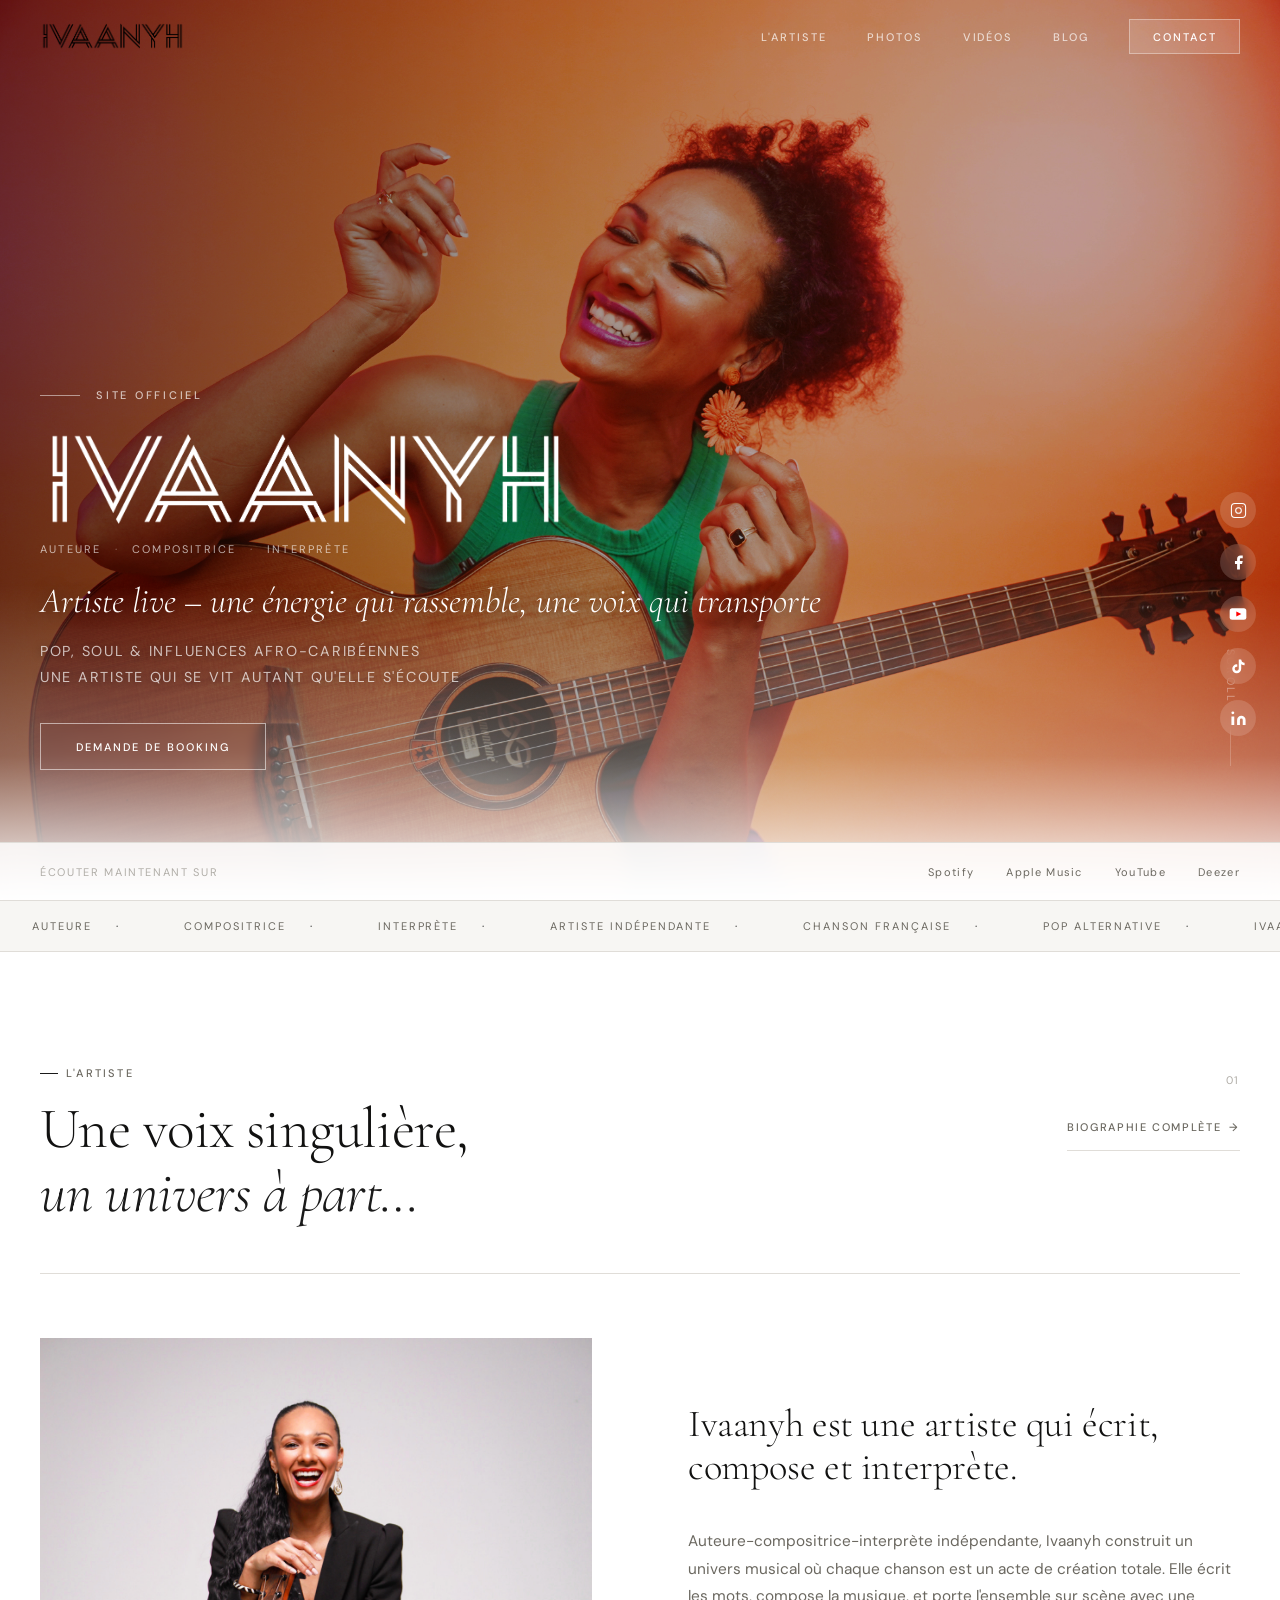
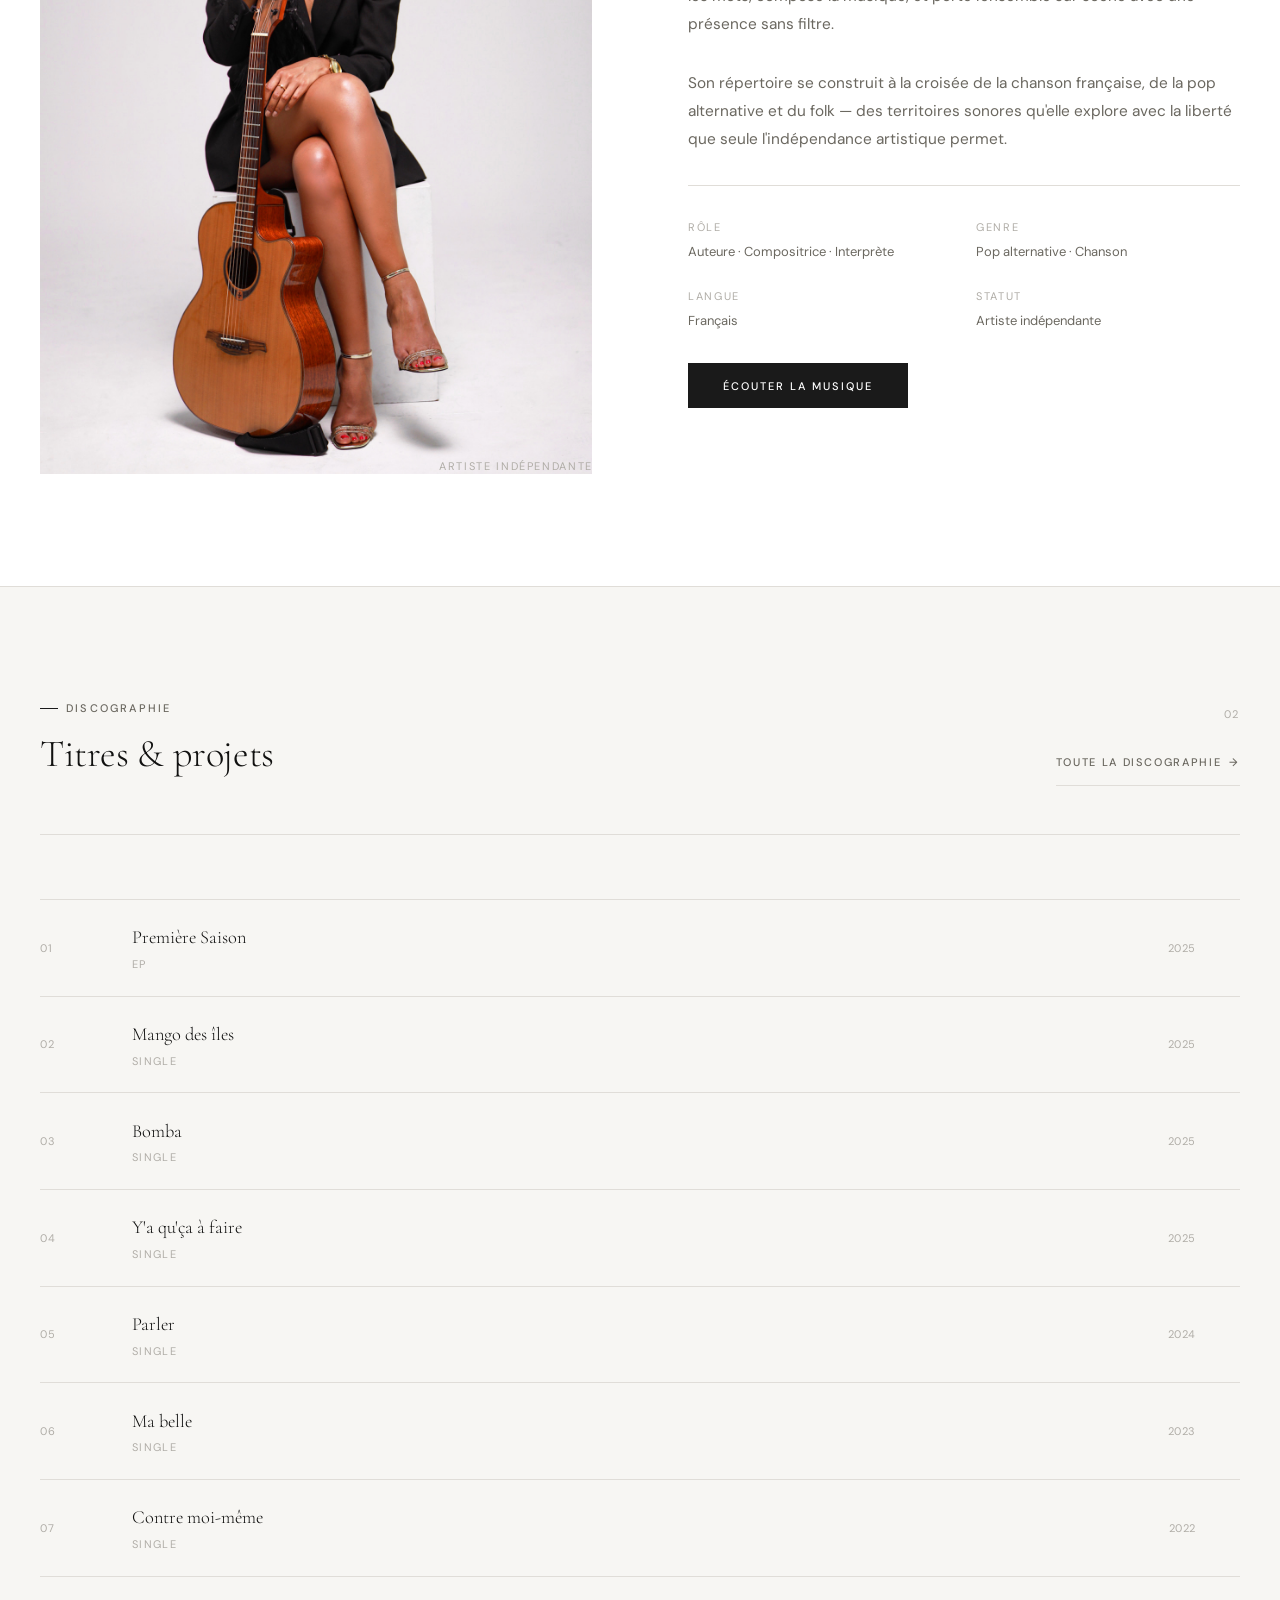
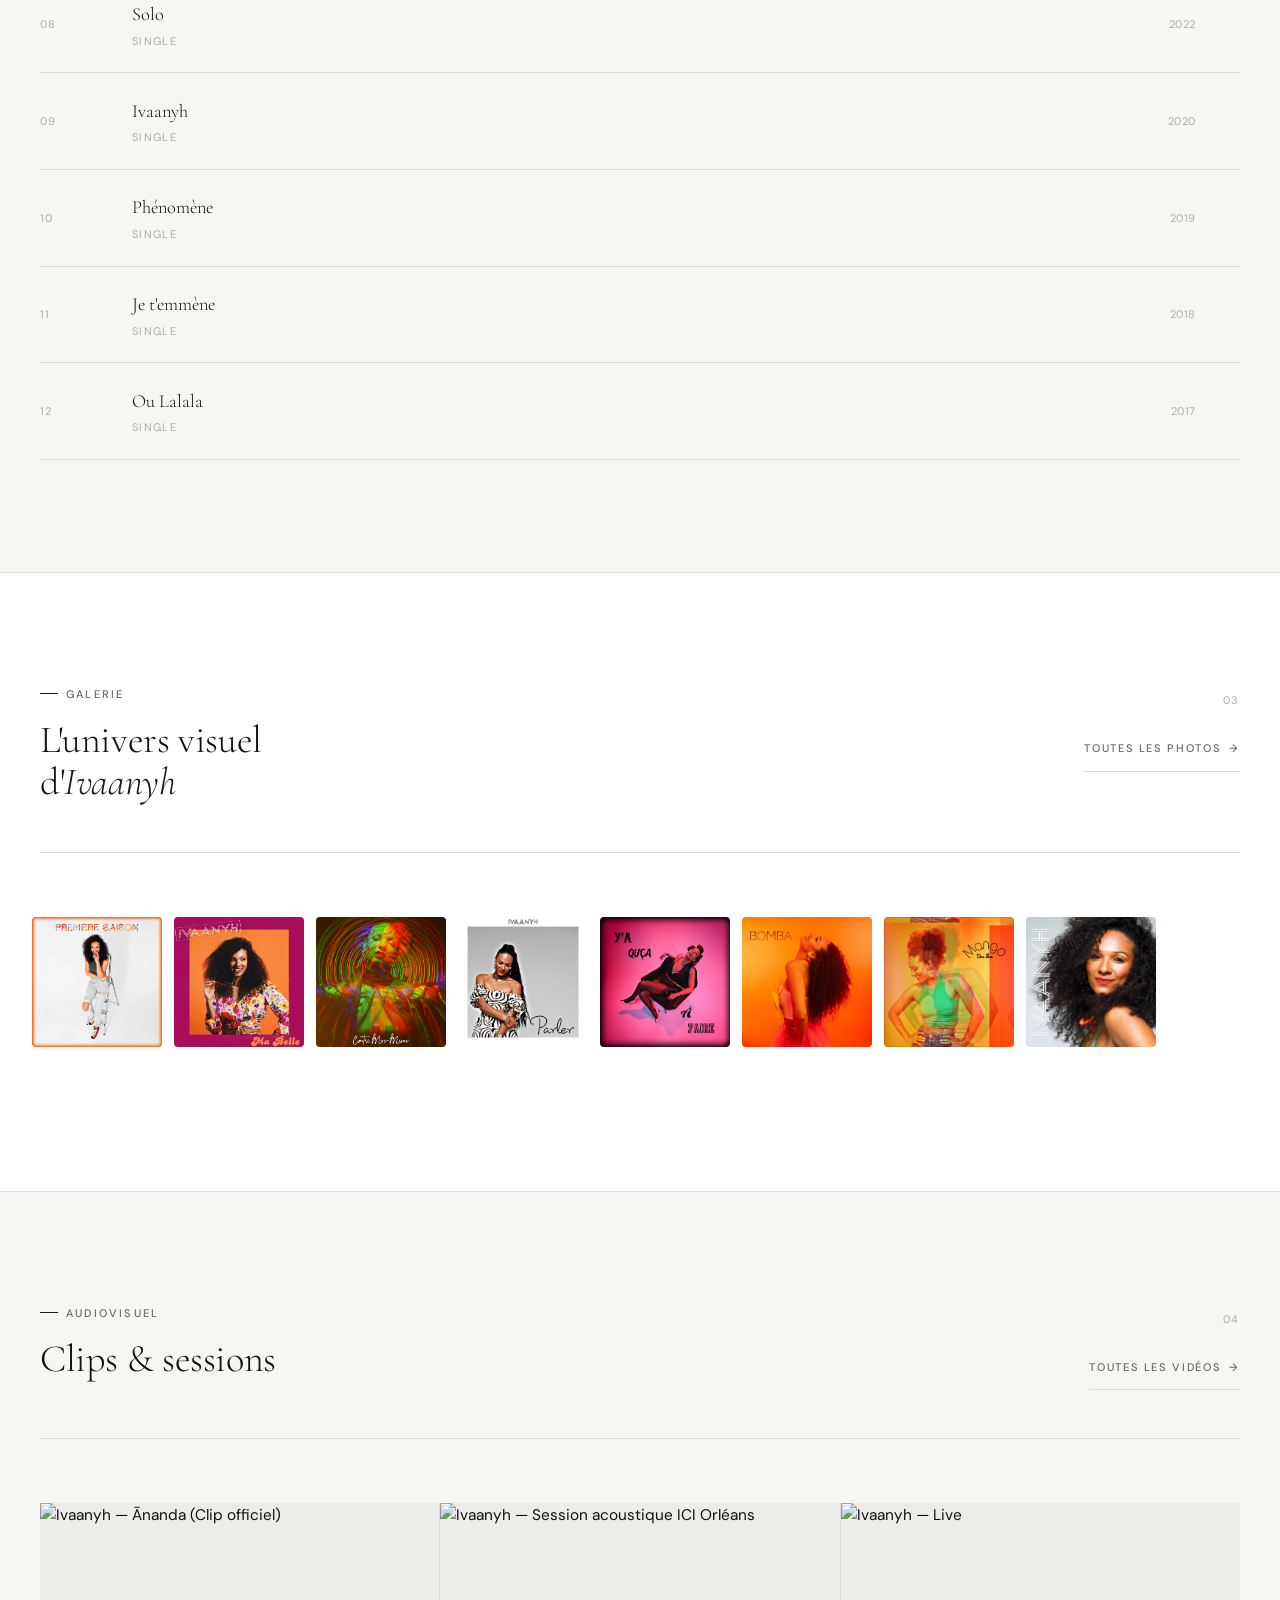
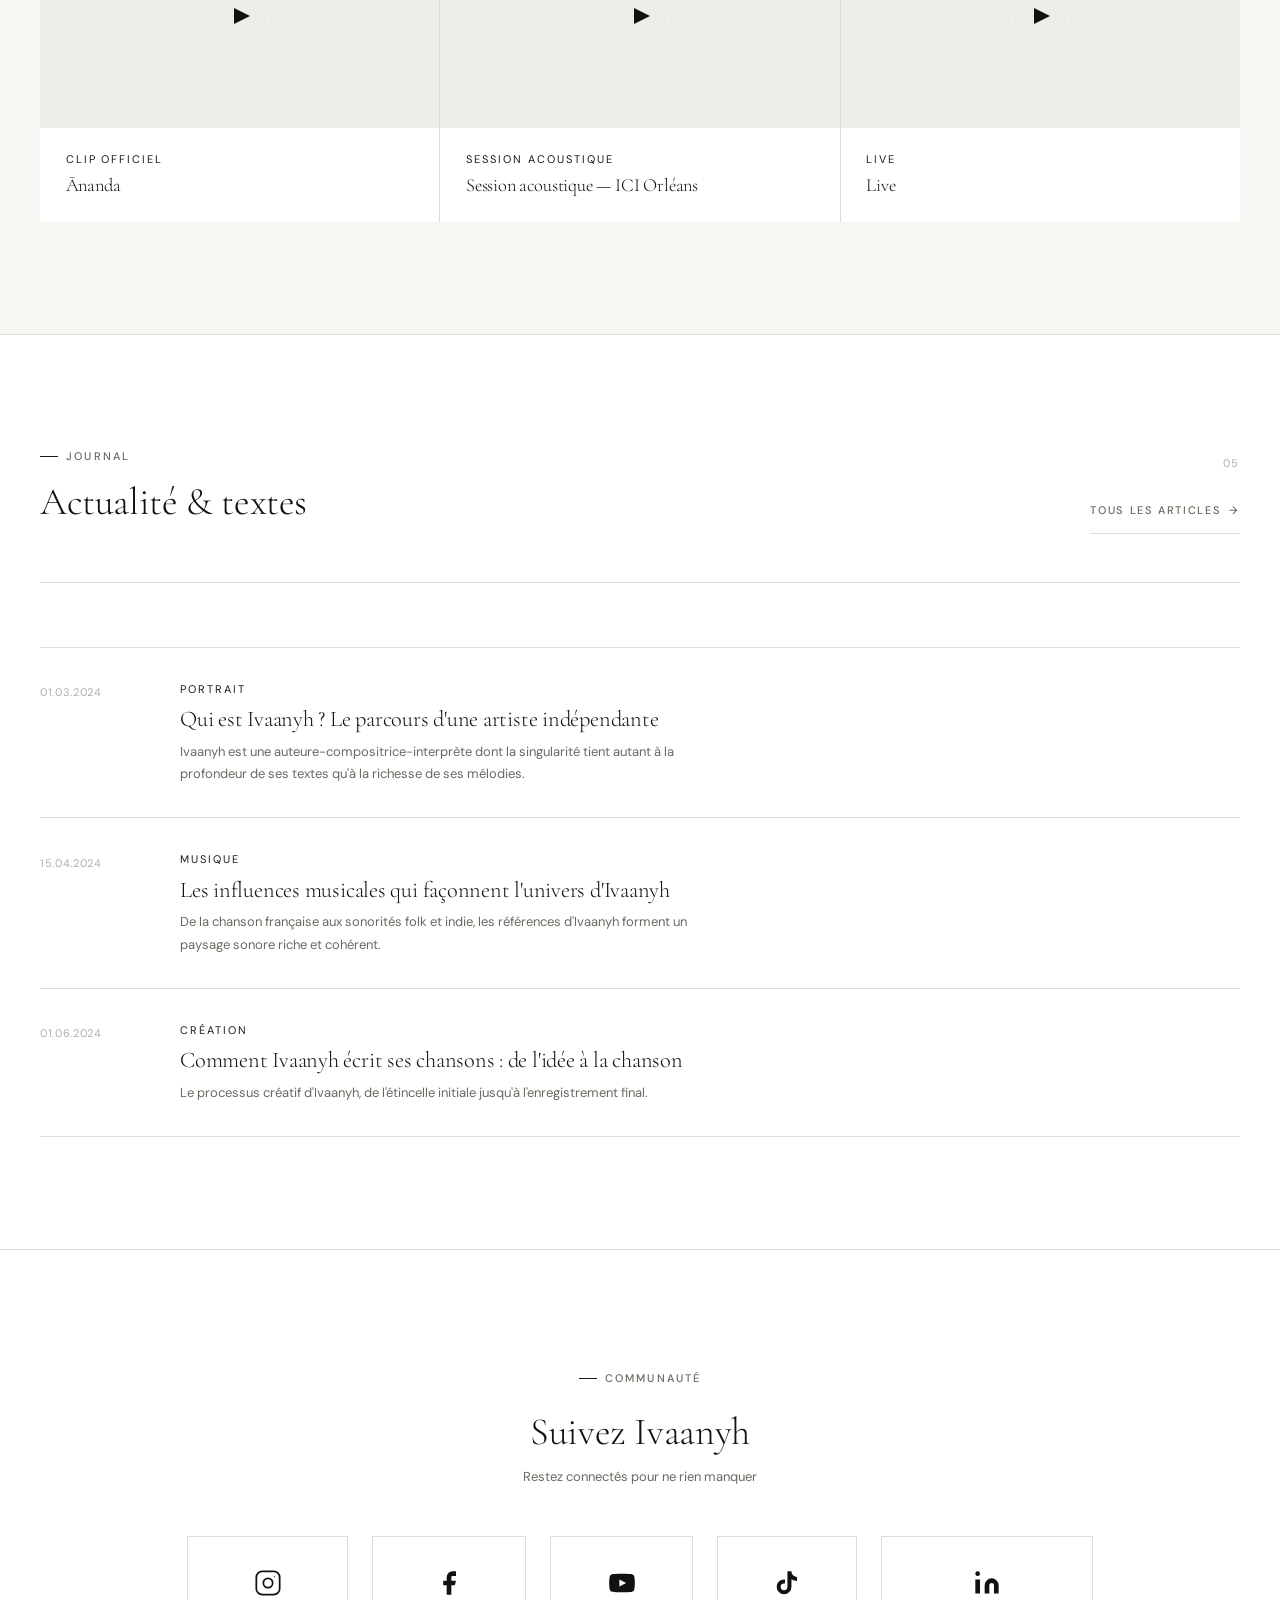
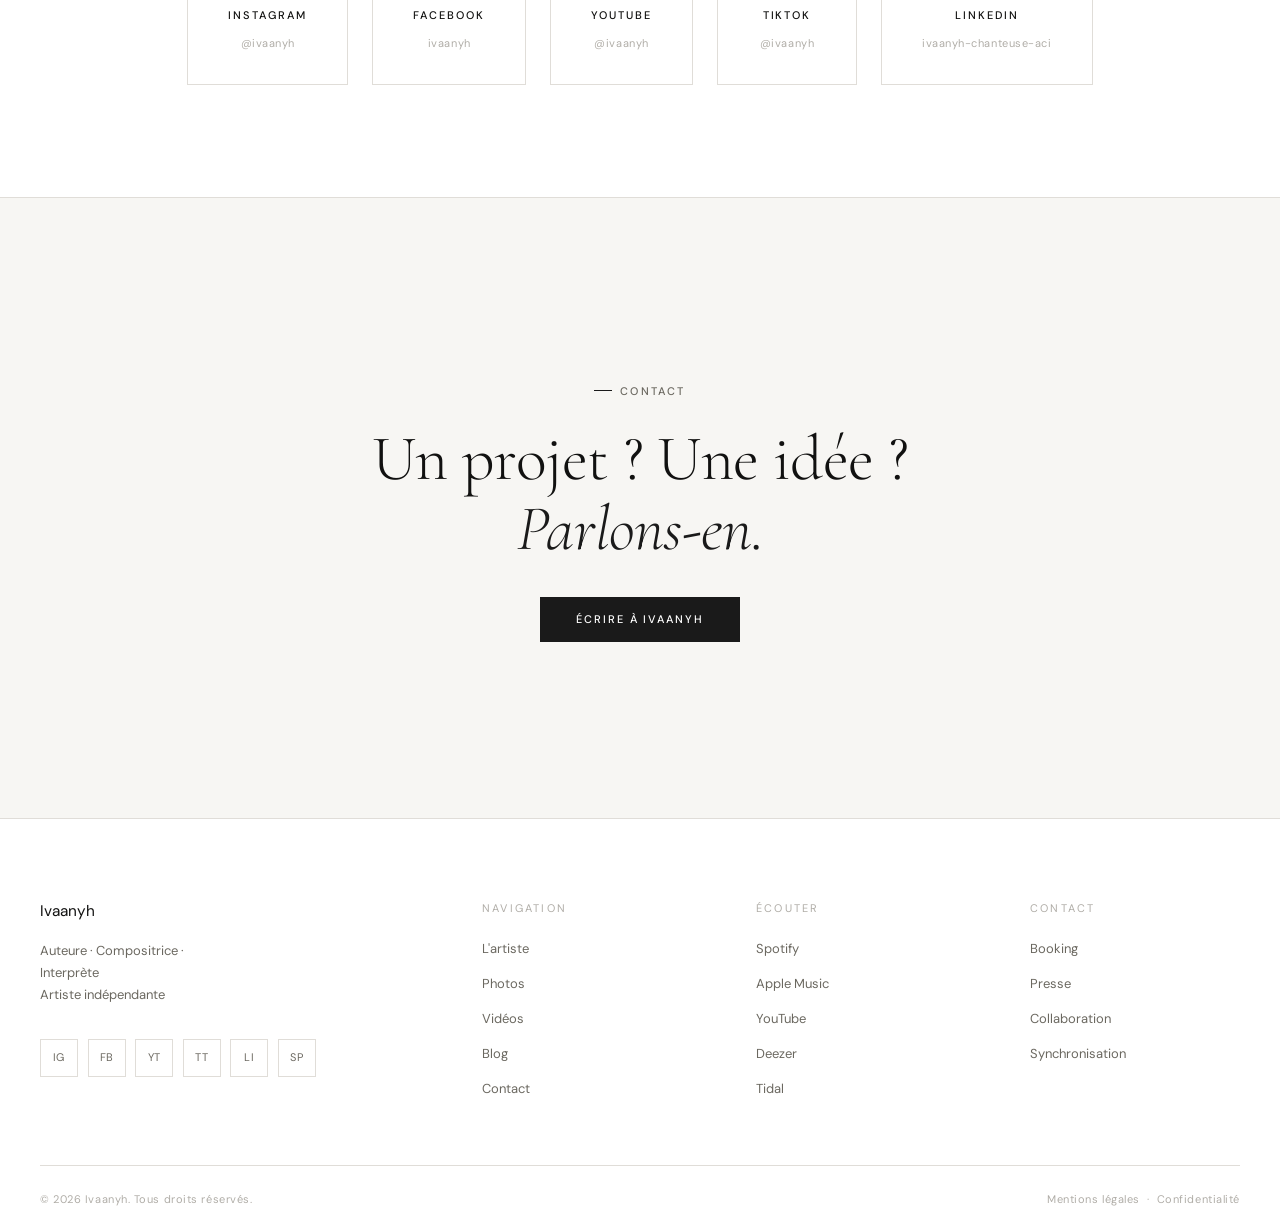
==== index.html @ d2cc9eec "Hero : logo reduit, role sous logo, tagline agrandie, booking CTA, écouter maintenant" ====
<!DOCTYPE html>
<html lang="fr">
<head>
  <meta charset="UTF-8">
  <meta name="viewport" content="width=device-width, initial-scale=1.0">

  <title>Ivaanyh — Auteure, Compositrice, Interprète | Site Officiel</title>
  <meta name="description" content="Site officiel d'Ivaanyh, auteure-compositrice-interprète indépendante. Découvrez sa musique, ses photos, ses vidéos et son actualité.">
  <meta name="keywords" content="Ivaanyh, auteure compositrice interprète, chanteuse, musique indépendante, ACI, artiste féminine">
  <meta name="author" content="Ivaanyh">
  <meta name="robots" content="index, follow, max-image-preview:large, max-snippet:-1, max-video-preview:-1">
  <link rel="canonical" href="https://ivaanyh.com/">

  <meta property="og:type" content="website">
  <meta property="og:site_name" content="Ivaanyh Officiel">
  <meta property="og:title" content="Ivaanyh — Auteure, Compositrice, Interprète">
  <meta property="og:description" content="Site officiel d'Ivaanyh, auteure-compositrice-interprète. Musique, photos, vidéos et actualité.">
  <meta property="og:url" content="https://ivaanyh.com/">
  <meta property="og:image" content="https://ivaanyh.com/assets/images/ivaanyh-og.jpg">
  <meta property="og:image:width" content="1200">
  <meta property="og:image:height" content="630">
  <meta property="og:image:alt" content="Ivaanyh — Photo officielle de l'artiste">
  <meta property="og:locale" content="fr_FR">

  <meta name="twitter:card" content="summary_large_image">
  <meta name="twitter:site" content="@ivaanyh">
  <meta name="twitter:title" content="Ivaanyh — Auteure, Compositrice, Interprète">
  <meta name="twitter:description" content="Site officiel d'Ivaanyh, auteure-compositrice-interprète.">
  <meta name="twitter:image" content="https://ivaanyh.com/assets/images/ivaanyh-og.jpg">

  <link rel="icon" href="/favicon.ico" sizes="any">
  <link rel="icon" href="/assets/images/favicon.svg" type="image/svg+xml">
  <link rel="apple-touch-icon" href="/assets/images/apple-touch-icon.png">
  <link rel="manifest" href="/manifest.webmanifest">

  <!-- Google Fonts : Cormorant Garamond + DM Sans -->
  <link rel="preconnect" href="https://fonts.googleapis.com">
  <link rel="preconnect" href="https://fonts.gstatic.com" crossorigin>
  <link href="https://fonts.googleapis.com/css2?family=Cormorant+Garamond:ital,wght@0,300;0,400;0,600;1,300;1,400&family=DM+Sans:wght@300;400;500&display=swap" rel="stylesheet">

  <link rel="dns-prefetch" href="https://www.youtube.com">

  <link rel="stylesheet" href="assets/css/main.css">
  <link rel="stylesheet" href="assets/css/layout.css">
  <link rel="stylesheet" href="assets/css/components.css">
  <link rel="stylesheet" href="assets/css/responsive.css">

  <script type="application/ld+json">
  {
    "@context": "https://schema.org",
    "@graph": [
      {
        "@type": "WebSite",
        "@id": "https://ivaanyh.com/#website",
        "name": "Ivaanyh — Site Officiel",
        "url": "https://ivaanyh.com",
        "description": "Site officiel d'Ivaanyh, auteure-compositrice-interprète indépendante.",
        "inLanguage": ["fr","en"]
      },
      {
        "@type": ["Person","MusicGroup"],
        "@id": "https://ivaanyh.com/#ivaanyh",
        "name": "Ivaanyh",
        "description": "Ivaanyh est une auteure-compositrice-interprète indépendante. Elle écrit, compose et interprète ses propres chansons.",
        "url": "https://ivaanyh.com",
        "gender": "https://schema.org/Female",
        "jobTitle": "Auteure-Compositrice-Interprète",
        "sameAs": [
          "https://open.spotify.com/artist/ivaanyh",
          "https://music.apple.com/artist/ivaanyh",
          "https://www.instagram.com/ivaanyh",
          "https://bit.ly/2vA5zuO",
          "https://www.tiktok.com/@ivaanyh"
        ]
      }
    ]
  }
  </script>
</head>
<body>

<a href="#main-content" class="skip-link">Aller au contenu principal</a>

<!-- Lightbox -->
<div class="lightbox" id="lightbox" role="dialog" aria-modal="true" aria-label="Photo en plein écran" tabindex="-1">
  <button class="lightbox-close" id="lb-close" aria-label="Fermer">✕</button>
  <img class="lightbox-img" id="lb-img" src="" alt="">
</div>

<!-- ========== NAVIGATION ========== -->
<header>
  <nav class="nav" id="nav" aria-label="Navigation principale">

    <!-- Logo image — noir sur blanc, blanc sur photo (filter:invert via CSS) -->
    <a href="/" class="nav-logo" aria-label="Ivaanyh — Accueil">
      <img class="nav-logo-img"
           src="assets/images/logo.png"
           alt="Ivaanyh"
           width="160"
           height="31"
           onerror="this.style.display='none';this.nextElementSibling.style.display='block'">
      <span class="nav-logo-text" style="display:none">Ivaanyh</span>
    </a>

    <div class="nav-overlay" id="nav-overlay" aria-hidden="true"></div>

    <ul class="nav-links" id="nav-menu" role="list">
      <li><a href="about.html"  class="nav-link">L'artiste</a></li>
      <li><a href="photos.html" class="nav-link">Photos</a></li>
      <li><a href="videos.html" class="nav-link">Vidéos</a></li>
      <li><a href="blog/"       class="nav-link">Blog</a></li>
      <li><a href="about.html#contact" class="nav-cta">Contact</a></li>
    </ul>

    <button class="nav-toggle" id="nav-toggle"
            aria-controls="nav-menu"
            aria-expanded="false"
            aria-label="Ouvrir le menu">
      <span></span><span></span><span></span>
    </button>
  </nav>
</header>

<main id="main-content">

  <!-- ========== HÉRO ========== -->
  <section class="hero" aria-labelledby="hero-name">

    <div class="hero-bg" aria-hidden="true">
      <img src="assets/images/058B8CF5-2742-44D2-A9A2-471A88445FB1.JPEG"
           alt=""
           fetchpriority="high"
           role="presentation">
    </div>

    <div class="hero-body">
      <div class="hero-title-wrap">
        <div class="hero-eyebrow" aria-hidden="true">
          <span class="hero-eyebrow-line"></span>
          <span class="hero-eyebrow-text">Site Officiel</span>
        </div>

        <h1 class="hero-name" id="hero-name">
          <img src="assets/images/logo.png"
               alt="Ivaanyh"
               class="hero-logo-big">
        </h1>

        <p class="hero-role">Auteure <span>·</span> Compositrice <span>·</span> Interprète</p>

        <p class="hero-tagline">Artiste live – une énergie qui rassemble, une voix qui transporte</p>
        <p class="hero-sub">Pop, soul &amp; influences afro-caribéennes<br>Une artiste qui se vit autant qu'elle s'écoute</p>

        <div class="hero-meta">
          <a href="about.html#contact" class="btn btn-hero">Demande de booking</a>
        </div>
      </div>

      <div class="hero-side" aria-hidden="true">
        <span class="hero-scroll">Scroll</span>
      </div>

      <!-- Réseaux sociaux verticaux -->
      <div style="position:absolute;right:1.5rem;top:50%;transform:translateY(-50%);display:flex;flex-direction:column;gap:1rem;z-index:10;">
        <a href="https://www.instagram.com/ivaanyh" rel="noopener noreferrer" target="_blank" aria-label="Instagram" style="display:flex;align-items:center;justify-content:center;width:36px;height:36px;border-radius:50%;background:rgba(255,255,255,.15);backdrop-filter:blur(6px);color:#fff;transition:background .2s;">
          <svg viewBox="0 0 24 24" fill="none" stroke="currentColor" stroke-width="1.5" width="17" height="17"><rect x="2" y="2" width="20" height="20" rx="5"/><circle cx="12" cy="12" r="4"/><circle cx="17.5" cy="6.5" r=".5" fill="currentColor" stroke="none"/></svg>
        </a>
        <a href="https://www.facebook.com/ivaanyh" rel="noopener noreferrer" target="_blank" aria-label="Facebook" style="display:flex;align-items:center;justify-content:center;width:36px;height:36px;border-radius:50%;background:rgba(255,255,255,.15);backdrop-filter:blur(6px);color:#fff;transition:background .2s;">
          <svg viewBox="0 0 24 24" fill="currentColor" width="17" height="17"><path d="M18 2h-3a5 5 0 0 0-5 5v3H7v4h3v8h4v-8h3l1-4h-4V7a1 1 0 0 1 1-1h3z"/></svg>
        </a>
        <a href="https://bit.ly/2vA5zuO" rel="noopener noreferrer" target="_blank" aria-label="YouTube" style="display:flex;align-items:center;justify-content:center;width:36px;height:36px;border-radius:50%;background:rgba(255,255,255,.15);backdrop-filter:blur(6px);color:#fff;transition:background .2s;">
          <svg viewBox="0 0 24 24" width="20" height="20" aria-hidden="true">
            <rect x="2" y="5" width="20" height="14" rx="3" fill="white"/>
            <polygon points="10,9 16,12 10,15" fill="#FF0000"/>
          </svg>
        </a>
        <a href="https://www.tiktok.com/@ivaanyh" rel="noopener noreferrer" target="_blank" aria-label="TikTok" style="display:flex;align-items:center;justify-content:center;width:36px;height:36px;border-radius:50%;background:rgba(255,255,255,.15);backdrop-filter:blur(6px);color:#fff;transition:background .2s;">
          <svg viewBox="0 0 24 24" fill="currentColor" width="17" height="17"><path d="M19.59 6.69a4.83 4.83 0 0 1-3.77-4.25V2h-3.45v13.67a2.89 2.89 0 0 1-2.88 2.5 2.89 2.89 0 0 1-2.89-2.89 2.89 2.89 0 0 1 2.89-2.89c.28 0 .54.04.79.1V9.01a6.33 6.33 0 0 0-.79-.05 6.34 6.34 0 0 0-6.34 6.34 6.34 6.34 0 0 0 6.34 6.34 6.34 6.34 0 0 0 6.33-6.34V8.69a8.18 8.18 0 0 0 4.78 1.52V6.75a4.85 4.85 0 0 1-1.01-.06z"/></svg>
        </a>
        <a href="https://fr.linkedin.com/in/ivaanyh-chanteuse-aci" rel="noopener noreferrer" target="_blank" aria-label="LinkedIn" style="display:flex;align-items:center;justify-content:center;width:36px;height:36px;border-radius:50%;background:rgba(255,255,255,.15);backdrop-filter:blur(6px);color:#fff;transition:background .2s;">
          <svg viewBox="0 0 24 24" fill="currentColor" width="17" height="17"><path d="M16 8a6 6 0 0 1 6 6v7h-4v-7a2 2 0 0 0-2-2 2 2 0 0 0-2 2v7h-4v-7a6 6 0 0 1 6-6zM2 9h4v12H2z"/><circle cx="4" cy="4" r="2"/></svg>
        </a>
      </div>

    </div>

    <!-- Barre du bas -->
    <div class="hero-bar" aria-label="Plateformes de streaming">
      <span class="hero-bar-label">Écouter maintenant sur</span>
      <nav class="hero-bar-links" aria-label="Liens de streaming">
        <a href="https://open.spotify.com/intl-fr/artist/0zK2TgnTAl6LEPwnZ3JnRM" rel="noopener noreferrer" target="_blank">Spotify</a>
        <a href="https://music.apple.com/fr/album/premi%C3%A8re-saison/1838056418" rel="noopener noreferrer" target="_blank">Apple Music</a>
        <a href="https://bit.ly/2vA5zuO" rel="noopener noreferrer" target="_blank">YouTube</a>
        <a href="https://www.deezer.com/fr/artist/13226745" rel="noopener noreferrer" target="_blank">Deezer</a>
      </nav>
    </div>
  </section>

  <!-- ========== MARQUEE ========== -->
  <div class="marquee-wrap" aria-hidden="true">
    <div class="marquee-track" id="marquee-track">
      <!-- Dupliqué en JS pour l'effet infini -->
      <span class="marquee-item">Auteure</span>
      <span class="marquee-item">Compositrice</span>
      <span class="marquee-item">Interprète</span>
      <span class="marquee-item">Artiste Indépendante</span>
      <span class="marquee-item">Chanson Française</span>
      <span class="marquee-item">Pop Alternative</span>
      <span class="marquee-item">Ivaanyh</span>
      <span class="marquee-item">Auteure</span>
      <span class="marquee-item">Compositrice</span>
      <span class="marquee-item">Interprète</span>
      <span class="marquee-item">Artiste Indépendante</span>
      <span class="marquee-item">Chanson Française</span>
      <span class="marquee-item">Pop Alternative</span>
      <span class="marquee-item">Ivaanyh</span>
    </div>
  </div>

  <!-- ========== L'ARTISTE ========== -->
  <section class="section" id="artiste" aria-labelledby="about-h">
    <div class="wrap">
      <div class="section-head">
        <div class="section-head-left">
          <span class="label">L'artiste</span>
          <h2 id="about-h" style="font-size:clamp(2.4rem,4.5vw,4rem)">Une voix singulière,<br><em>un univers à part…</em></h2>
        </div>
        <div class="section-head-right">
          <span class="section-num">01</span>
          <a href="about.html" class="btn btn-ghost">Biographie complète</a>
        </div>
      </div>

      <div class="about-split">
        <!-- Image -->
        <div class="about-img-wrap">
          <img src="assets/images/photo guitare site retouché.JPEG"
               alt="Ivaanyh en concert avec sa guitare"
               class="about-img"
               loading="lazy">

          <div class="about-plate" aria-hidden="true" style="border:none;background:transparent;padding:.8rem 0 0">
            <div class="about-plate-label">Artiste indépendante</div>
          </div>
        </div>

        <!-- Texte -->
        <div class="about-text">
          <h2>Ivaanyh est une artiste qui écrit,<br>compose et interprète.</h2>

          <p>
            Auteure-compositrice-interprète indépendante, Ivaanyh construit un univers
            musical où chaque chanson est un acte de création totale. Elle écrit les mots,
            compose la musique, et porte l'ensemble sur scène avec une présence sans filtre.
          </p>
          <p>
            Son répertoire se construit à la croisée de la chanson française, de la pop
            alternative et du folk — des territoires sonores qu'elle explore avec la liberté
            que seule l'indépendance artistique permet.
          </p>

          <dl class="about-facts">
            <div class="fact">
              <dt>Rôle</dt>
              <dd>Auteure · Compositrice · Interprète</dd>
            </div>
            <div class="fact">
              <dt>Genre</dt>
              <dd>Pop alternative · Chanson</dd>
            </div>
            <div class="fact">
              <dt>Langue</dt>
              <dd>Français</dd>
            </div>
            <div class="fact">
              <dt>Statut</dt>
              <dd>Artiste indépendante</dd>
            </div>
          </dl>

          <div>
            <a href="https://open.spotify.com/intl-fr/artist/0zK2TgnTAl6LEPwnZ3JnRM" class="btn btn-primary" rel="noopener noreferrer" target="_blank">Écouter la musique</a>
          </div>
        </div>
      </div>
    </div>
  </section>

  <!-- ========== SORTIES / RELEASES ========== -->
  <section class="section section--dark" id="musique" aria-labelledby="releases-h">
    <div class="wrap">
      <div class="section-head">
        <div class="section-head-left">
          <span class="label">Discographie</span>
          <h2 id="releases-h">Titres & projets</h2>
        </div>
        <div class="section-head-right">
          <span class="section-num">02</span>
          <a href="about.html#ecouter" class="btn btn-ghost">Toute la discographie</a>
        </div>
      </div>

      <ol class="releases-list" aria-label="Discographie d'Ivaanyh">

        <li>
          <a href="https://open.spotify.com/intl-fr/artist/0zK2TgnTAl6LEPwnZ3JnRM" class="release-item" rel="noopener noreferrer" target="_blank" aria-label="Écouter Première Saison sur Spotify">
            <span class="release-num mono">01</span>
            <div class="release-info">
              <span class="release-title">Première Saison</span>
              <span class="release-type">EP</span>
            </div>
            <span class="release-year mono">2025</span>
            <span class="release-arrow" aria-hidden="true">→</span>
          </a>
        </li>

        <li>
          <a href="https://open.spotify.com/intl-fr/artist/0zK2TgnTAl6LEPwnZ3JnRM" class="release-item" rel="noopener noreferrer" target="_blank" aria-label="Écouter Mango des îles sur Spotify">
            <span class="release-num mono">02</span>
            <div class="release-info">
              <span class="release-title">Mango des îles</span>
              <span class="release-type">Single</span>
            </div>
            <span class="release-year mono">2025</span>
            <span class="release-arrow" aria-hidden="true">→</span>
          </a>
        </li>

        <li>
          <a href="https://open.spotify.com/intl-fr/artist/0zK2TgnTAl6LEPwnZ3JnRM" class="release-item" rel="noopener noreferrer" target="_blank" aria-label="Écouter Bomba sur Spotify">
            <span class="release-num mono">03</span>
            <div class="release-info">
              <span class="release-title">Bomba</span>
              <span class="release-type">Single</span>
            </div>
            <span class="release-year mono">2025</span>
            <span class="release-arrow" aria-hidden="true">→</span>
          </a>
        </li>

        <li>
          <a href="https://open.spotify.com/intl-fr/artist/0zK2TgnTAl6LEPwnZ3JnRM" class="release-item" rel="noopener noreferrer" target="_blank" aria-label="Écouter Y'a qu'ça à faire sur Spotify">
            <span class="release-num mono">04</span>
            <div class="release-info">
              <span class="release-title">Y'a qu'ça à faire</span>
              <span class="release-type">Single</span>
            </div>
            <span class="release-year mono">2025</span>
            <span class="release-arrow" aria-hidden="true">→</span>
          </a>
        </li>

        <li>
          <a href="https://open.spotify.com/intl-fr/artist/0zK2TgnTAl6LEPwnZ3JnRM" class="release-item" rel="noopener noreferrer" target="_blank" aria-label="Écouter Parler sur Spotify">
            <span class="release-num mono">05</span>
            <div class="release-info">
              <span class="release-title">Parler</span>
              <span class="release-type">Single</span>
            </div>
            <span class="release-year mono">2024</span>
            <span class="release-arrow" aria-hidden="true">→</span>
          </a>
        </li>

        <li>
          <a href="https://open.spotify.com/intl-fr/artist/0zK2TgnTAl6LEPwnZ3JnRM" class="release-item" rel="noopener noreferrer" target="_blank" aria-label="Écouter Ma belle sur Spotify">
            <span class="release-num mono">06</span>
            <div class="release-info">
              <span class="release-title">Ma belle</span>
              <span class="release-type">Single</span>
            </div>
            <span class="release-year mono">2023</span>
            <span class="release-arrow" aria-hidden="true">→</span>
          </a>
        </li>

        <li>
          <a href="https://open.spotify.com/intl-fr/artist/0zK2TgnTAl6LEPwnZ3JnRM" class="release-item" rel="noopener noreferrer" target="_blank" aria-label="Écouter Contre moi-même sur Spotify">
            <span class="release-num mono">07</span>
            <div class="release-info">
              <span class="release-title">Contre moi-même</span>
              <span class="release-type">Single</span>
            </div>
            <span class="release-year mono">2022</span>
            <span class="release-arrow" aria-hidden="true">→</span>
          </a>
        </li>

        <li>
          <a href="https://open.spotify.com/intl-fr/artist/0zK2TgnTAl6LEPwnZ3JnRM" class="release-item" rel="noopener noreferrer" target="_blank" aria-label="Écouter Solo sur Spotify">
            <span class="release-num mono">08</span>
            <div class="release-info">
              <span class="release-title">Solo</span>
              <span class="release-type">Single</span>
            </div>
            <span class="release-year mono">2022</span>
            <span class="release-arrow" aria-hidden="true">→</span>
          </a>
        </li>

        <li>
          <a href="https://open.spotify.com/intl-fr/artist/0zK2TgnTAl6LEPwnZ3JnRM" class="release-item" rel="noopener noreferrer" target="_blank" aria-label="Écouter Ivaanyh sur Spotify">
            <span class="release-num mono">09</span>
            <div class="release-info">
              <span class="release-title">Ivaanyh</span>
              <span class="release-type">Single</span>
            </div>
            <span class="release-year mono">2020</span>
            <span class="release-arrow" aria-hidden="true">→</span>
          </a>
        </li>

        <li>
          <a href="https://open.spotify.com/intl-fr/artist/0zK2TgnTAl6LEPwnZ3JnRM" class="release-item" rel="noopener noreferrer" target="_blank" aria-label="Écouter Phénomène sur Spotify">
            <span class="release-num mono">10</span>
            <div class="release-info">
              <span class="release-title">Phénomène</span>
              <span class="release-type">Single</span>
            </div>
            <span class="release-year mono">2019</span>
            <span class="release-arrow" aria-hidden="true">→</span>
          </a>
        </li>

        <li>
          <a href="https://open.spotify.com/intl-fr/artist/0zK2TgnTAl6LEPwnZ3JnRM" class="release-item" rel="noopener noreferrer" target="_blank" aria-label="Écouter Je t'emmène sur Spotify">
            <span class="release-num mono">11</span>
            <div class="release-info">
              <span class="release-title">Je t'emmène</span>
              <span class="release-type">Single</span>
            </div>
            <span class="release-year mono">2018</span>
            <span class="release-arrow" aria-hidden="true">→</span>
          </a>
        </li>

        <li>
          <a href="https://open.spotify.com/intl-fr/artist/0zK2TgnTAl6LEPwnZ3JnRM" class="release-item" rel="noopener noreferrer" target="_blank" aria-label="Écouter Ou Lalala sur Spotify">
            <span class="release-num mono">12</span>
            <div class="release-info">
              <span class="release-title">Ou Lalala</span>
              <span class="release-type">Single</span>
            </div>
            <span class="release-year mono">2017</span>
            <span class="release-arrow" aria-hidden="true">→</span>
          </a>
        </li>

      </ol>
    </div>
  </section>

  <!-- ========== PHOTOS ========== -->
  <section class="section" id="photos" aria-labelledby="photos-h">
    <div class="wrap">
      <div class="section-head">
        <div class="section-head-left">
          <span class="label">Galerie</span>
          <h2 id="photos-h">L'univers visuel<br>d'<em>Ivaanyh</em></h2>
        </div>
        <div class="section-head-right">
          <span class="section-num">03</span>
          <a href="photos.html" class="btn btn-ghost">Toutes les photos</a>
        </div>
      </div>
    </div>

    <!-- Pochettes singles -->
    <div role="list" aria-label="Pochettes des singles d'Ivaanyh"
         style="display:flex;flex-wrap:wrap;gap:.75rem;padding:0 2rem 2rem;">

      <article role="listitem" tabindex="0" style="width:130px;flex-shrink:0;position:relative;overflow:hidden;border-radius:4px;" aria-label="Pochette :Première Saison">
        <img style="width:130px;height:130px;object-fit:cover;display:block;" src="assets/images/POCHETTE PREMIERE SAISON - Ivaanyh.JPG" alt="Ivaanyh — Première Saison" loading="lazy">
        <div class="g-overlay"><p class="g-caption">Première Saison</p></div>
      </article>

      <article role="listitem" tabindex="0" style="width:130px;flex-shrink:0;position:relative;overflow:hidden;border-radius:4px;" aria-label="Pochette :Ma belle">
        <img style="width:130px;height:130px;object-fit:cover;display:block;" src="assets/images/Pochettes/Pochette Ma belle.JPEG" alt="Ivaanyh — Ma belle" loading="lazy">
        <div class="g-overlay"><p class="g-caption">Ma belle</p></div>
      </article>

      <article role="listitem" tabindex="0" style="width:130px;flex-shrink:0;position:relative;overflow:hidden;border-radius:4px;" aria-label="Pochette :Contre Moi-Même">
        <img style="width:130px;height:130px;object-fit:cover;display:block;" src="assets/images/Pochettes/Cover Contre Moi-Même.JPEG" alt="Ivaanyh — Contre Moi-Même" loading="lazy">
        <div class="g-overlay"><p class="g-caption">Contre Moi-Même</p></div>
      </article>

      <article role="listitem" tabindex="0" style="width:130px;flex-shrink:0;position:relative;overflow:hidden;border-radius:4px;" aria-label="Pochette :PARLER">
        <img style="width:130px;height:130px;object-fit:cover;display:block;" src="assets/images/Pochettes/Pochette PARLER.JPEG" alt="Ivaanyh — PARLER" loading="lazy">
        <div class="g-overlay"><p class="g-caption">PARLER</p></div>
      </article>

      <article role="listitem" tabindex="0" style="width:130px;flex-shrink:0;position:relative;overflow:hidden;border-radius:4px;" aria-label="Pochette :Y'a quelque chose à faire">
        <img style="width:130px;height:130px;object-fit:cover;display:block;" src="assets/images/Pochettes/Pochette yqcaf.JPEG" alt="Ivaanyh — Y'a qu'ça à faire" loading="lazy">
        <div class="g-overlay"><p class="g-caption">Y'a qu'ça à faire</p></div>
      </article>

      <article role="listitem" tabindex="0" style="width:130px;flex-shrink:0;position:relative;overflow:hidden;border-radius:4px;" aria-label="Pochette :Bomba">
        <img style="width:130px;height:130px;object-fit:cover;display:block;" src="assets/images/Pochettes/Pochette Bomba.JPEG" alt="Ivaanyh — Bomba" loading="lazy">
        <div class="g-overlay"><p class="g-caption">Bomba</p></div>
      </article>

      <article role="listitem" tabindex="0" style="width:130px;flex-shrink:0;position:relative;overflow:hidden;border-radius:4px;" aria-label="Pochette :Mango">
        <img style="width:130px;height:130px;object-fit:cover;display:block;" src="assets/images/Pochettes/POCHETTE MANGO.JPEG" alt="Ivaanyh — Mango" loading="lazy">
        <div class="g-overlay"><p class="g-caption">Mango</p></div>
      </article>

      <article role="listitem" tabindex="0" style="width:130px;flex-shrink:0;position:relative;overflow:hidden;border-radius:4px;" aria-label="Pochette :Album">
        <img style="width:130px;height:130px;object-fit:cover;display:block;" src="assets/images/Pochettes/Pochette album.JPEG" alt="Ivaanyh — Album" loading="lazy">
        <div class="g-overlay"><p class="g-caption">Album</p></div>
      </article>

    </div>
  </section>

  <!-- ========== VIDÉOS ========== -->
  <section class="section section--dark" id="videos" aria-labelledby="videos-h">
    <div class="wrap">
      <div class="section-head">
        <div class="section-head-left">
          <span class="label">Audiovisuel</span>
          <h2 id="videos-h">Clips & sessions</h2>
        </div>
        <div class="section-head-right">
          <span class="section-num">04</span>
          <a href="videos.html" class="btn btn-ghost">Toutes les vidéos</a>
        </div>
      </div>

      <div class="video-grid">

        <article class="video-card" itemscope itemtype="https://schema.org/VideoObject">
          <a class="video-thumb" href="https://www.youtube.com/watch?v=KesSunPc1LM"
             rel="noopener noreferrer" target="_blank" aria-label="Regarder Ānanda sur YouTube">
            <img class="video-thumb-img"
                 src="https://img.youtube.com/vi/KesSunPc1LM/hqdefault.jpg"
                 alt="Ivaanyh — Ānanda (Clip officiel)" loading="lazy">
            <span class="play-btn" aria-hidden="true"><span class="play-btn-inner"></span></span>
          </a>
          <div class="video-body">
            <p class="video-type">Clip officiel</p>
            <h3 class="video-title" itemprop="name">Ānanda</h3>
          </div>
        </article>

        <article class="video-card" itemscope itemtype="https://schema.org/VideoObject">
          <a class="video-thumb" href="https://www.youtube.com/watch?v=wxuee6PRIEk"
             rel="noopener noreferrer" target="_blank" aria-label="Regarder la session ICI Orléans sur YouTube">
            <img class="video-thumb-img"
                 src="https://img.youtube.com/vi/wxuee6PRIEk/hqdefault.jpg"
                 alt="Ivaanyh — Session acoustique ICI Orléans" loading="lazy">
            <span class="play-btn" aria-hidden="true"><span class="play-btn-inner"></span></span>
          </a>
          <div class="video-body">
            <p class="video-type">Session acoustique</p>
            <h3 class="video-title" itemprop="name">Session acoustique — ICI Orléans</h3>
          </div>
        </article>

        <article class="video-card" itemscope itemtype="https://schema.org/VideoObject">
          <a class="video-thumb" href="https://youtu.be/RrC9tX2Y6nY"
             rel="noopener noreferrer" target="_blank" aria-label="Regarder le live sur YouTube">
            <img class="video-thumb-img"
                 src="https://img.youtube.com/vi/RrC9tX2Y6nY/hqdefault.jpg"
                 alt="Ivaanyh — Live" loading="lazy">
            <span class="play-btn" aria-hidden="true"><span class="play-btn-inner"></span></span>
          </a>
          <div class="video-body">
            <p class="video-type">Live</p>
            <h3 class="video-title" itemprop="name">Live</h3>
          </div>
        </article>

      </div>
    </div>
  </section>

  <!-- ========== BLOG ========== -->
  <section class="section" id="blog" aria-labelledby="blog-h">
    <div class="wrap">
      <div class="section-head">
        <div class="section-head-left">
          <span class="label">Journal</span>
          <h2 id="blog-h">Actualité & textes</h2>
        </div>
        <div class="section-head-right">
          <span class="section-num">05</span>
          <a href="blog/" class="btn btn-ghost">Tous les articles</a>
        </div>
      </div>

      <!-- Liste style éditorial -->
      <nav class="blog-list" aria-label="Derniers articles du blog d'Ivaanyh">

        <a href="blog/posts/qui-est-ivaanyh.html" class="blog-item"
           aria-label="Lire : Qui est Ivaanyh ?">
          <time class="blog-item-date" datetime="2024-03-01">01.03.2024</time>
          <div class="blog-item-body">
            <span class="blog-item-tag">Portrait</span>
            <h3 class="blog-item-title">Qui est Ivaanyh ? Le parcours d'une artiste indépendante</h3>
            <p class="blog-item-excerpt">
              Ivaanyh est une auteure-compositrice-interprète dont la singularité tient autant à
              la profondeur de ses textes qu'à la richesse de ses mélodies.
            </p>
          </div>
          <span class="blog-item-arrow" aria-hidden="true">→</span>
        </a>

        <a href="blog/posts/influences-musicales.html" class="blog-item"
           aria-label="Lire : Influences musicales d'Ivaanyh">
          <time class="blog-item-date" datetime="2024-04-15">15.04.2024</time>
          <div class="blog-item-body">
            <span class="blog-item-tag">Musique</span>
            <h3 class="blog-item-title">Les influences musicales qui façonnent l'univers d'Ivaanyh</h3>
            <p class="blog-item-excerpt">
              De la chanson française aux sonorités folk et indie, les références d'Ivaanyh
              forment un paysage sonore riche et cohérent.
            </p>
          </div>
          <span class="blog-item-arrow" aria-hidden="true">→</span>
        </a>

        <a href="blog/posts/processus-creation.html" class="blog-item"
           aria-label="Lire : Comment Ivaanyh écrit ses chansons">
          <time class="blog-item-date" datetime="2024-06-01">01.06.2024</time>
          <div class="blog-item-body">
            <span class="blog-item-tag">Création</span>
            <h3 class="blog-item-title">Comment Ivaanyh écrit ses chansons : de l'idée à la chanson</h3>
            <p class="blog-item-excerpt">
              Le processus créatif d'Ivaanyh, de l'étincelle initiale jusqu'à l'enregistrement final.
            </p>
          </div>
          <span class="blog-item-arrow" aria-hidden="true">→</span>
        </a>

      </nav>
    </div>
  </section>

  <!-- ========== RÉSEAUX SOCIAUX ========== -->
  <section class="section" aria-labelledby="social-title">
    <div class="wrap" style="text-align:center">
      <span class="label" style="justify-content:center;margin-bottom:1.5rem">Communauté</span>
      <h2 id="social-title" style="font-weight:300;margin-bottom:.8rem">Suivez Ivaanyh</h2>
      <p style="color:var(--text-2);margin-bottom:3rem;font-size:var(--small)">Restez connectés pour ne rien manquer</p>
      <div class="social-links-big" role="list" aria-label="Réseaux sociaux d'Ivaanyh">

        <a href="https://www.instagram.com/ivaanyh" class="social-link-big" rel="noopener noreferrer" target="_blank" aria-label="Ivaanyh sur Instagram">
          <span class="social-link-big-icon">
            <svg viewBox="0 0 24 24" fill="none" stroke="currentColor" stroke-width="1.5" stroke-linecap="round" stroke-linejoin="round" width="28" height="28" aria-hidden="true"><rect x="2" y="2" width="20" height="20" rx="5"/><circle cx="12" cy="12" r="4"/><circle cx="17.5" cy="6.5" r=".5" fill="currentColor" stroke="none"/></svg>
          </span>
          <span class="social-link-big-name">Instagram</span>
          <span class="social-link-big-handle">@ivaanyh</span>
        </a>

        <a href="https://www.facebook.com/ivaanyh" class="social-link-big" rel="noopener noreferrer" target="_blank" aria-label="Ivaanyh sur Facebook">
          <span class="social-link-big-icon">
            <svg viewBox="0 0 24 24" fill="currentColor" width="28" height="28" aria-hidden="true"><path d="M18 2h-3a5 5 0 0 0-5 5v3H7v4h3v8h4v-8h3l1-4h-4V7a1 1 0 0 1 1-1h3z"/></svg>
          </span>
          <span class="social-link-big-name">Facebook</span>
          <span class="social-link-big-handle">ivaanyh</span>
        </a>

        <a href="https://bit.ly/2vA5zuO" class="social-link-big" rel="noopener noreferrer" target="_blank" aria-label="Ivaanyh sur YouTube">
          <span class="social-link-big-icon">
            <svg viewBox="0 0 24 24" fill="currentColor" width="28" height="28" aria-hidden="true"><path d="M22.54 6.42a2.78 2.78 0 0 0-1.95-1.96C18.88 4 12 4 12 4s-6.88 0-8.59.46A2.78 2.78 0 0 0 1.46 6.42 29 29 0 0 0 1 12a29 29 0 0 0 .46 5.58 2.78 2.78 0 0 0 1.95 1.96C5.12 20 12 20 12 20s6.88 0 8.59-.46a2.78 2.78 0 0 0 1.95-1.96A29 29 0 0 0 23 12a29 29 0 0 0-.46-5.58z"/><polygon points="9.75 15.02 15.5 12 9.75 8.98 9.75 15.02" fill="white"/></svg>
          </span>
          <span class="social-link-big-name">YouTube</span>
          <span class="social-link-big-handle">@ivaanyh</span>
        </a>

        <a href="https://www.tiktok.com/@ivaanyh" class="social-link-big" rel="noopener noreferrer" target="_blank" aria-label="Ivaanyh sur TikTok">
          <span class="social-link-big-icon">
            <svg viewBox="0 0 24 24" fill="currentColor" width="28" height="28" aria-hidden="true"><path d="M19.59 6.69a4.83 4.83 0 0 1-3.77-4.25V2h-3.45v13.67a2.89 2.89 0 0 1-2.88 2.5 2.89 2.89 0 0 1-2.89-2.89 2.89 2.89 0 0 1 2.89-2.89c.28 0 .54.04.79.1V9.01a6.33 6.33 0 0 0-.79-.05 6.34 6.34 0 0 0-6.34 6.34 6.34 6.34 0 0 0 6.34 6.34 6.34 6.34 0 0 0 6.33-6.34V8.69a8.18 8.18 0 0 0 4.78 1.52V6.75a4.85 4.85 0 0 1-1.01-.06z"/></svg>
          </span>
          <span class="social-link-big-name">TikTok</span>
          <span class="social-link-big-handle">@ivaanyh</span>
        </a>

        <a href="https://fr.linkedin.com/in/ivaanyh-chanteuse-aci" class="social-link-big" rel="noopener noreferrer" target="_blank" aria-label="Ivaanyh sur LinkedIn">
          <span class="social-link-big-icon">
            <svg viewBox="0 0 24 24" fill="currentColor" width="28" height="28" aria-hidden="true"><path d="M16 8a6 6 0 0 1 6 6v7h-4v-7a2 2 0 0 0-2-2 2 2 0 0 0-2 2v7h-4v-7a6 6 0 0 1 6-6z"/><rect x="2" y="9" width="4" height="12"/><circle cx="4" cy="4" r="2"/></svg>
          </span>
          <span class="social-link-big-name">LinkedIn</span>
          <span class="social-link-big-handle">ivaanyh-chanteuse-aci</span>
        </a>

      </div>
    </div>
  </section>

  <!-- ========== CTA FINAL ========== -->
  <section class="section section--dark" aria-label="Prendre contact">
    <div class="wrap" style="text-align:center; padding: 4rem 2.5rem;">
      <span class="label" style="justify-content:center; margin-bottom:1.5rem">Contact</span>
      <h2 style="font-size:var(--h1); max-width:18ch; margin:0 auto 2rem; font-weight:300;">
        Un projet ? Une idée ?<br><em>Parlons-en.</em>
      </h2>
      <a href="about.html#contact" class="btn btn-primary">Écrire à Ivaanyh</a>
    </div>
  </section>

</main>

<!-- ========== FOOTER ========== -->
<footer class="footer" role="contentinfo">
  <div class="wrap">
    <div class="footer-top">

      <div class="footer-brand">
        <a href="/" class="nav-logo" aria-label="Ivaanyh — Accueil">Ivaanyh</a>
        <p class="footer-tagline">Auteure · Compositrice · Interprète<br>Artiste indépendante</p>
        <nav aria-label="Réseaux sociaux">
          <div class="social-row">
            <a href="https://www.instagram.com/ivaanyh" class="social-pill" rel="noopener noreferrer" target="_blank" aria-label="Instagram">IG</a>
            <a href="https://www.facebook.com/ivaanyh" class="social-pill" rel="noopener noreferrer" target="_blank" aria-label="Facebook">FB</a>
            <a href="https://bit.ly/2vA5zuO" class="social-pill" rel="noopener noreferrer" target="_blank" aria-label="YouTube">YT</a>
            <a href="https://www.tiktok.com/@ivaanyh" class="social-pill" rel="noopener noreferrer" target="_blank" aria-label="TikTok">TT</a>
            <a href="https://fr.linkedin.com/in/ivaanyh-chanteuse-aci" class="social-pill" rel="noopener noreferrer" target="_blank" aria-label="LinkedIn">LI</a>
            <a href="https://open.spotify.com/intl-fr/artist/0zK2TgnTAl6LEPwnZ3JnRM" class="social-pill" rel="noopener noreferrer" target="_blank" aria-label="Spotify">SP</a>
          </div>
        </nav>
      </div>

      <nav aria-label="Navigation du site">
        <p class="footer-col-title">Navigation</p>
        <ul class="footer-links" role="list">
          <li><a href="about.html">L'artiste</a></li>
          <li><a href="photos.html">Photos</a></li>
          <li><a href="videos.html">Vidéos</a></li>
          <li><a href="blog/">Blog</a></li>
          <li><a href="about.html#contact">Contact</a></li>
        </ul>
      </nav>

      <nav aria-label="Plateformes de streaming">
        <p class="footer-col-title">Écouter</p>
        <ul class="footer-links" role="list">
          <li><a href="https://open.spotify.com/artist/ivaanyh" rel="noopener noreferrer" target="_blank">Spotify</a></li>
          <li><a href="https://music.apple.com/artist/ivaanyh" rel="noopener noreferrer" target="_blank">Apple Music</a></li>
          <li><a href="https://bit.ly/2vA5zuO" rel="noopener noreferrer" target="_blank">YouTube</a></li>
          <li><a href="https://www.deezer.com/artist/ivaanyh" rel="noopener noreferrer" target="_blank">Deezer</a></li>
          <li><a href="https://tidal.com/artist/ivaanyh" rel="noopener noreferrer" target="_blank">Tidal</a></li>
        </ul>
      </nav>

      <div>
        <p class="footer-col-title">Contact</p>
        <ul class="footer-links" role="list">
          <li><a href="about.html#contact">Booking</a></li>
          <li><a href="about.html#contact">Presse</a></li>
          <li><a href="about.html#contact">Collaboration</a></li>
          <li><a href="about.html#contact">Synchronisation</a></li>
        </ul>
      </div>

    </div>

    <div class="footer-bottom">
      <p>&copy; <span id="yr"></span> Ivaanyh. Tous droits réservés.</p>
      <p>
        <a href="mentions-legales.html">Mentions légales</a>
        &nbsp;·&nbsp;
        <a href="confidentialite.html">Confidentialité</a>
      </p>
    </div>
  </div>
</footer>

<script src="assets/js/nav.js" defer></script>
<script>
  document.getElementById('yr').textContent = new Date().getFullYear();
</script>

</body>
</html>
---- assets/css/main.css ----
/* ============================================================
   IVAANYH — Design System v2
   Thème clair / éditorial blanc
   main.css — Tokens, reset, typographie, utilitaires
   ============================================================ */

/* ---- Custom Properties ---- */
:root {
  /* Couleurs — Éditorial blanc */
  --bg:              #FFFFFF;
  --surface:         #F7F6F3;   /* Blanc chaud légèrement crémeux */
  --surface-2:       #EEECE8;   /* Gris très clair */
  --border:          #E0DDD8;   /* Bordure légère */
  --border-light:    #ECEAE6;   /* Bordure encore plus fine */

  --accent:          #1A1A1A;   /* Noir comme accent principal */
  --accent-dim:      #555550;   /* Gris foncé pour états désactivés */

  --text:            #111110;   /* Quasi-noir */
  --text-2:          #6B6860;   /* Gris moyen */
  --text-3:          #B0ADA7;   /* Gris clair */

  /* Typographie */
  --serif:   'Cormorant Garamond', 'Palatino Linotype', Georgia, serif;
  --sans:    'DM Sans', 'Inter', system-ui, -apple-system, sans-serif;

  /* Tailles fluides */
  --display: clamp(5rem, 14vw, 11rem);   /* Nom héro */
  --h1:      clamp(2.4rem, 5vw, 4.5rem);
  --h2:      clamp(1.8rem, 3vw, 2.8rem);
  --h3:      clamp(1.1rem, 1.8vw, 1.4rem);
  --body:    clamp(0.9rem, 1.2vw, 1rem);
  --small:   0.8125rem;
  --xs:      0.6875rem;

  /* Espacements */
  --s:   1rem;
  --m:   2rem;
  --l:   4rem;
  --xl:  7rem;
  --2xl: 11rem;

  /* Durées */
  --fast:   180ms;
  --mid:    350ms;
  --slow:   600ms;
  --ease:   cubic-bezier(0.25, 0.1, 0.25, 1);
  --ease-out: cubic-bezier(0, 0, 0.2, 1);
}

/* ---- Reset ---- */
*, *::before, *::after { box-sizing: border-box; margin: 0; padding: 0; }

html {
  scroll-behavior: smooth;
  -webkit-text-size-adjust: 100%;
}

body {
  background: var(--bg);
  color: var(--text);
  font-family: var(--sans);
  font-size: var(--body);
  line-height: 1.65;
  -webkit-font-smoothing: antialiased;
  -moz-osx-font-smoothing: grayscale;
  overflow-x: hidden;
}

img, video, svg { display: block; max-width: 100%; }

ul, ol { list-style: none; }

a {
  color: inherit;
  text-decoration: none;
  transition: color var(--fast);
}

/* ---- Skip nav ---- */
.skip-link {
  position: absolute;
  top: -100px;
  left: 1rem;
  background: var(--accent);
  color: var(--bg);
  padding: .6rem 1.4rem;
  font-size: var(--small);
  font-weight: 600;
  border-radius: 2px;
  z-index: 9999;
  transition: top var(--fast);
}
.skip-link:focus { top: 1rem; }

/* ---- Headings ---- */
h1, h2, h3, h4 {
  font-family: var(--serif);
  font-weight: 300;
  line-height: 1.1;
  letter-spacing: -.01em;
  color: var(--text);
}
h1 { font-size: var(--h1); }
h2 { font-size: var(--h2); }
h3 { font-size: var(--h3); }

/* ---- Étiquette de section ---- */
.label {
  display: inline-flex;
  align-items: center;
  gap: .5rem;
  font-family: var(--sans);
  font-size: var(--xs);
  font-weight: 500;
  letter-spacing: .2em;
  text-transform: uppercase;
  color: var(--text-2);
}
.label::before {
  content: '';
  display: inline-block;
  width: 18px;
  height: 1px;
  background: var(--accent);
  flex-shrink: 0;
}

/* ---- Numéro de section (éditorial) ---- */
.section-num {
  font-family: var(--sans);
  font-size: var(--xs);
  font-weight: 400;
  letter-spacing: .15em;
  color: var(--text-3);
}

/* ---- Boutons ---- */
.btn {
  display: inline-flex;
  align-items: center;
  gap: .5rem;
  font-family: var(--sans);
  font-size: var(--xs);
  font-weight: 500;
  letter-spacing: .18em;
  text-transform: uppercase;
  text-decoration: none;
  cursor: pointer;
  border: none;
  transition: all var(--mid) var(--ease);
}

.btn-primary {
  background: var(--accent);
  color: var(--bg);
  padding: .85rem 2.2rem;
}
.btn-primary:hover {
  background: var(--text);
  color: var(--bg);
}

.btn-ghost {
  background: transparent;
  color: var(--text-2);
  padding: .85rem 0;
  border-bottom: 1px solid var(--border);
  letter-spacing: .15em;
}
.btn-ghost::after { content: ' →'; }
.btn-ghost:hover { color: var(--text); border-color: var(--text-2); }

/* Bouton héro — outline blanc, sur fond photo */
.btn-hero {
  background: transparent;
  color: #fff;
  padding: .85rem 2.2rem;
  border: 1px solid rgba(255,255,255,.55);
  backdrop-filter: blur(4px);
  letter-spacing: .18em;
}
.btn-hero:hover {
  background: #fff;
  color: var(--text);
  border-color: #fff;
}

.btn-circle {
  width: 48px;
  height: 48px;
  border-radius: 50%;
  border: 1px solid var(--border);
  background: transparent;
  color: var(--text-2);
  display: inline-flex;
  align-items: center;
  justify-content: center;
  font-size: 1.1rem;
  transition: all var(--fast);
}
.btn-circle:hover { border-color: var(--accent); color: var(--accent); }

/* Focus */
:focus-visible {
  outline: 1px solid var(--accent);
  outline-offset: 4px;
}

/* ---- Ligne horizontale ---- */
.rule { border: none; border-top: 1px solid var(--border); }

/* ---- Accent texte ---- */
em { font-style: italic; color: var(--accent); }

/* ---- Prose (articles) ---- */
.prose > * + * { margin-top: 1.2em; }
.prose h2 { font-size: var(--h3); margin-top: 2.5em; color: var(--text); }
.prose h2::before { content: '— '; color: var(--accent); }
.prose p, .prose li { color: var(--text-2); line-height: 1.8; }
.prose ul { list-style: none; padding-left: 1em; }
.prose ul li::before { content: '–'; margin-right: .5em; color: var(--accent); }
.prose strong { color: var(--text); font-weight: 600; }
.prose a { color: var(--accent); text-underline-offset: 3px; text-decoration: underline; text-decoration-color: transparent; transition: text-decoration-color var(--fast); }
.prose a:hover { text-decoration-color: var(--accent); }
.prose blockquote { border-left: 1px solid var(--accent); padding-left: 1.5em; font-family: var(--serif); font-size: 1.3rem; font-style: italic; color: var(--text-2); }

/* ---- Utilitaires ---- */
.visually-hidden { position: absolute; width: 1px; height: 1px; padding: 0; margin: -1px; overflow: hidden; clip: rect(0,0,0,0); white-space: nowrap; }
.text-accent { color: var(--accent); }
.text-muted  { color: var(--text-2); }
.text-dim    { color: var(--text-3); }
.mono { font-family: var(--sans); font-variant-numeric: tabular-nums; }
---- assets/css/layout.css ----
/* ============================================================
   IVAANYH — Design System v2
   layout.css — Navigation, hero, structure de page, footer
   ============================================================ */

/* ---- Conteneurs ---- */
.wrap        { width: 100%; max-width: 1360px; margin: 0 auto; padding: 0 2.5rem; }
.wrap--mid   { max-width: 980px; margin: 0 auto; padding: 0 2.5rem; }
.wrap--narrow{ max-width: 720px; margin: 0 auto; padding: 0 2.5rem; }

/* ---- Navigation ---- */
.nav {
  position: fixed;
  inset: 0 0 auto;
  z-index: 200;
  display: flex;
  align-items: center;
  justify-content: space-between;
  padding: 1.4rem 2.5rem;
  transition: background var(--mid), border-color var(--mid), padding var(--mid);
}

/*
 * État 1 — sur le héro (photo sombre) : liens blancs, logo blanc (inversion CSS)
 * État 2 — scrolled (fond blanc) : liens sombres, logo noir (original)
 */

/* Sur le héro : tout est blanc */
.nav:not(.scrolled) .nav-logo-img {
  filter: invert(0);           /* logo noir */
}
.nav:not(.scrolled) .nav-link {
  color: rgba(255,255,255,.7);
}
.nav:not(.scrolled) .nav-link:hover {
  color: #fff;
}
.nav:not(.scrolled) .nav-cta {
  background: rgba(255,255,255,.15);
  color: #fff;
  border: 1px solid rgba(255,255,255,.35);
  backdrop-filter: blur(6px);
}
.nav:not(.scrolled) .nav-cta:hover {
  background: #fff;
  color: var(--text);
  border-color: #fff;
}
.nav:not(.scrolled) .nav-toggle span {
  background: #fff;
}

/* Scrolled : fond blanc, logo et liens sombres */
.nav.scrolled {
  background: rgba(255,255,255,.95);
  backdrop-filter: blur(18px);
  -webkit-backdrop-filter: blur(18px);
  border-bottom: 1px solid var(--border);
  padding: 1rem 2.5rem;
}
.nav.scrolled .nav-logo-img {
  filter: invert(0);           /* logo noir original */
}
.nav.scrolled .nav-link {
  color: var(--text-2);
}
.nav.scrolled .nav-link:hover,
.nav.scrolled .nav-link[aria-current="page"] {
  color: var(--text);
}
.nav.scrolled .nav-cta {
  background: var(--text);
  color: var(--bg);
  border: none;
}
.nav.scrolled .nav-cta:hover {
  background: var(--accent-dim);
}

/* Logo image */
.nav-logo {
  display: flex;
  align-items: center;
  text-decoration: none;
  flex-shrink: 0;
}
.nav-logo-img {
  height: 28px;          /* hauteur du logo dans la nav */
  width: auto;
  display: block;
  transition: filter var(--mid), opacity var(--mid);
}
/* Fallback texte si logo.png absent */
.nav-logo-text {
  font-family: var(--serif);
  font-size: 1.35rem;
  font-weight: 300;
  letter-spacing: .22em;
  text-transform: uppercase;
  color: inherit;
}

/* Liens */
.nav-links {
  display: flex;
  align-items: center;
  gap: 2.5rem;
}
.nav-link {
  font-size: var(--xs);
  font-weight: 500;
  letter-spacing: .18em;
  text-transform: uppercase;
  text-decoration: none;
  transition: color var(--fast);
}
.nav-cta {
  font-size: var(--xs);
  font-weight: 500;
  letter-spacing: .18em;
  text-transform: uppercase;
  padding: .6rem 1.4rem;
  text-decoration: none;
  transition: all var(--fast);
}

/* Mobile toggle */
.nav-toggle {
  display: none;
  flex-direction: column;
  gap: 5px;
  background: none;
  border: none;
  cursor: pointer;
  padding: 4px;
  z-index: 201;
}
.nav-toggle span {
  display: block;
  width: 22px;
  height: 1px;
  background: var(--text);
  transition: transform var(--mid), opacity var(--mid), background var(--mid);
}
.nav-toggle[aria-expanded="true"] span:nth-child(1) { transform: translateY(6px) rotate(45deg); }
.nav-toggle[aria-expanded="true"] span:nth-child(2) { opacity: 0; }
.nav-toggle[aria-expanded="true"] span:nth-child(3) { transform: translateY(-6px) rotate(-45deg); }

.nav-overlay { display: none; }

/* ---- HERO ---- */
.hero {
  position: relative;
  min-height: 100svh;
  display: flex;
  flex-direction: column;
  justify-content: flex-end;
  overflow: hidden;
}

/* Image de fond */
.hero-bg {
  position: absolute;
  inset: 0;
  z-index: 0;
}
.hero-bg img {
  width: 100%;
  height: 100%;
  object-fit: cover;
  object-position: 40% center;  /* centre sur l'artiste */
  filter: brightness(.75) saturate(1.1);
}
.hero-bg::after {
  content: '';
  position: absolute;
  inset: 0;
  background:
    /* fondu bas → blanc pour enchaîner avec la page */
    linear-gradient(to top,
      rgba(255,255,255,1)   0%,
      rgba(255,255,255,.3)  16%,
      rgba(255,255,255,.0)  35%,
      transparent           100%),
    /* vignette gauche pour lisibilité du texte */
    linear-gradient(to right,
      rgba(0,0,0,.45) 0%,
      rgba(0,0,0,.1)  40%,
      transparent     65%);
}

/* ---- Contenu héro ---- */
.hero-body {
  position: relative;
  z-index: 1;
  padding: 0 2.5rem 4.5rem;
  display: grid;
  grid-template-columns: 1fr auto;
  align-items: flex-end;
  gap: 2rem;
}

.hero-title-wrap {}

.hero-eyebrow {
  display: flex;
  align-items: center;
  gap: 1rem;
  margin-bottom: 1.5rem;
}
.hero-eyebrow-line {
  display: block;
  width: 40px;
  height: 1px;
  background: rgba(255,255,255,.5);
}
.hero-eyebrow-text {
  font-size: var(--xs);
  font-weight: 500;
  letter-spacing: .25em;
  text-transform: uppercase;
  color: rgba(255,255,255,.7);
}

/* Dans le héro : logo image à la place du texte */
.hero-name {
  margin-bottom: .6rem;
  line-height: 1;
}
.hero-logo-big {
  filter: invert(1) brightness(1.1);
  height: clamp(3rem, 8vw, 6.5rem);
  width: auto;
  max-width: 70vw;
  display: block;
}

.hero-tagline {
  font-family: var(--serif);
  font-size: clamp(1.4rem, 3vw, 2.2rem);
  font-weight: 300;
  font-style: italic;
  color: #fff;
  text-shadow: 0 1px 16px rgba(0,0,0,.5);
  margin-bottom: .9rem;
  margin-top: 1.2rem;
  line-height: 1.35;
}
.hero-sub {
  font-size: clamp(.75rem, 1.2vw, .9rem);
  letter-spacing: .12em;
  text-transform: uppercase;
  color: rgba(255,255,255,.7);
  text-shadow: 0 1px 8px rgba(0,0,0,.4);
  margin-bottom: 2rem;
  line-height: 1.8;
}

.hero-meta {
  display: flex;
  align-items: center;
  gap: 2rem;
  flex-wrap: wrap;
}
.hero-role {
  font-size: var(--xs);
  letter-spacing: .2em;
  text-transform: uppercase;
  color: rgba(255,255,255,.65);
  margin-bottom: 0;
}
.hero-role span { color: rgba(255,255,255,.4); margin: 0 .5rem; }

/* Colonne droite héro */
.hero-side {
  display: flex;
  flex-direction: column;
  align-items: flex-end;
  gap: 2rem;
  padding-bottom: .3rem;
}
.hero-scroll {
  writing-mode: vertical-rl;
  font-size: var(--xs);
  letter-spacing: .2em;
  text-transform: uppercase;
  color: rgba(255,255,255,.4);
  display: flex;
  align-items: center;
  gap: .75rem;
}
.hero-scroll::after {
  content: '';
  display: block;
  width: 1px;
  height: 50px;
  background: rgba(255,255,255,.2);
}

/* Barre du bas du héro */
.hero-bar {
  position: relative;
  z-index: 1;
  border-top: 1px solid var(--border);
  padding: 1.2rem 2.5rem;
  display: flex;
  align-items: center;
  justify-content: space-between;
  gap: 1rem;
  background: rgba(255,255,255,.8);
  backdrop-filter: blur(8px);
}
.hero-bar-label {
  font-size: var(--xs);
  letter-spacing: .15em;
  text-transform: uppercase;
  color: var(--text-3);
}
.hero-bar-links {
  display: flex;
  gap: 2rem;
}
.hero-bar-links a {
  font-size: var(--xs);
  letter-spacing: .12em;
  color: var(--text-2);
  text-decoration: none;
  transition: color var(--fast);
}
.hero-bar-links a:hover { color: var(--accent); }

/* ---- Marquee / ticker ---- */
.marquee-wrap {
  overflow: hidden;
  border-top: 1px solid var(--border);
  border-bottom: 1px solid var(--border);
  padding: 1rem 0;
  background: var(--surface);
}
.marquee-track {
  display: flex;
  width: max-content;
  animation: marquee 28s linear infinite;
  gap: 0;
}
.marquee-track:hover { animation-play-state: paused; }
.marquee-item {
  display: flex;
  align-items: center;
  gap: 1.5rem;
  padding: 0 2rem;
  font-size: var(--xs);
  letter-spacing: .18em;
  text-transform: uppercase;
  color: var(--text-2);
  white-space: nowrap;
}
.marquee-item::after {
  content: '·';
  color: var(--accent);
}
@keyframes marquee {
  from { transform: translateX(0); }
  to   { transform: translateX(-50%); }
}

/* ---- Sections ---- */
.section {
  padding: var(--xl) 0;
  border-bottom: 1px solid var(--border);
}
.section:last-of-type { border-bottom: none; }

.section--dark { background: var(--surface); }
.section--darker { background: var(--bg); }

/* En-tête de section (style éditorial) */
.section-head {
  display: flex;
  align-items: flex-start;
  justify-content: space-between;
  gap: 2rem;
  padding-bottom: 3rem;
  border-bottom: 1px solid var(--border);
  margin-bottom: 4rem;
}
.section-head-left {
  display: flex;
  flex-direction: column;
  gap: 1rem;
}
.section-head h2 { max-width: 16ch; }
.section-head-right {
  display: flex;
  flex-direction: column;
  align-items: flex-end;
  gap: 1rem;
  padding-top: .4rem;
}

/* ---- Layout : À propos (home) ---- */
.about-split {
  display: grid;
  grid-template-columns: 1fr 1fr;
  gap: 6rem;
  align-items: center;
}

.about-img-wrap {
  position: relative;
}
.about-img {
  width: 100%;
  aspect-ratio: 3/4;
  object-fit: cover;
}

/* Plaque flottante */
.about-plate {
  position: absolute;
  bottom: -1px;
  right: -1px;
  background: var(--bg);
  border: 1px solid var(--border);
  padding: 1.2rem 1.8rem;
}
.about-plate-num {
  font-family: var(--serif);
  font-size: 3.5rem;
  font-weight: 300;
  line-height: 1;
  color: var(--accent);
  letter-spacing: -.02em;
}
.about-plate-label {
  font-size: var(--xs);
  letter-spacing: .15em;
  text-transform: uppercase;
  color: var(--text-3);
  margin-top: .2rem;
}

.about-text {
  display: flex;
  flex-direction: column;
  gap: 2rem;
}
.about-text h2 { margin-bottom: .5rem; }
.about-text p { color: var(--text-2); line-height: 1.8; }

.about-facts {
  display: grid;
  grid-template-columns: 1fr 1fr;
  gap: 1.5rem;
  padding-top: 2rem;
  border-top: 1px solid var(--border);
}
.fact dt {
  font-size: var(--xs);
  letter-spacing: .15em;
  text-transform: uppercase;
  color: var(--text-3);
  margin-bottom: .3rem;
}
.fact dd { color: var(--text-2); font-size: var(--small); }

/* ---- Footer ---- */
.footer {
  border-top: 1px solid var(--border);
  background: var(--bg);
}
.footer-top {
  display: grid;
  grid-template-columns: 1.8fr 1fr 1fr 1fr;
  gap: 4rem;
  padding: 5rem 0 4rem;
}
.footer-brand .nav-logo { display: inline-block; margin-bottom: 1rem; }
.footer-tagline { color: var(--text-2); font-size: var(--small); max-width: 22ch; line-height: 1.7; margin-bottom: 2rem; }
.footer-col-title {
  font-size: var(--xs);
  letter-spacing: .2em;
  text-transform: uppercase;
  color: var(--text-3);
  margin-bottom: 1.2rem;
}
.footer-links { display: flex; flex-direction: column; gap: .6rem; }
.footer-links a { font-size: var(--small); color: var(--text-2); transition: color var(--fast); }
.footer-links a:hover { color: var(--accent); }

.footer-bottom {
  border-top: 1px solid var(--border);
  padding: 1.5rem 0;
  display: flex;
  justify-content: space-between;
  align-items: center;
  flex-wrap: wrap;
  gap: 1rem;
  font-size: var(--xs);
  color: var(--text-3);
  letter-spacing: .05em;
}
.footer-bottom a { color: var(--text-3); transition: color var(--fast); }
.footer-bottom a:hover { color: var(--accent); }

/* ---- Social links big (section réseaux sociaux) ---- */
.social-links-big {
  display: flex;
  justify-content: center;
  flex-wrap: wrap;
  gap: 1.5rem;
}
.social-link-big {
  display: flex;
  flex-direction: column;
  align-items: center;
  gap: .6rem;
  padding: 2rem 2.5rem;
  border: 1px solid var(--border);
  text-decoration: none;
  transition: all var(--fast);
  min-width: 140px;
}
.social-link-big:hover {
  border-color: var(--accent);
  background: var(--surface);
}
.social-link-big-icon {
  color: var(--text);
  transition: color var(--fast);
}
.social-link-big:hover .social-link-big-icon { color: var(--accent); }
.social-link-big-name {
  font-size: var(--xs);
  font-weight: 500;
  letter-spacing: .18em;
  text-transform: uppercase;
  color: var(--text);
}
.social-link-big-handle {
  font-size: var(--xs);
  color: var(--text-3);
  letter-spacing: .05em;
}

/* Social pills */
.social-row { display: flex; gap: .6rem; flex-wrap: wrap; }
.social-pill {
  display: inline-flex;
  align-items: center;
  justify-content: center;
  width: 38px;
  height: 38px;
  border: 1px solid var(--border);
  color: var(--text-2);
  font-size: var(--xs);
  text-decoration: none;
  letter-spacing: .05em;
  transition: all var(--fast);
}
.social-pill:hover { border-color: var(--accent); color: var(--accent); }

/* ---- Breadcrumb ---- */
.breadcrumb ol { display: flex; gap: .5rem; align-items: center; font-size: var(--xs); color: var(--text-3); letter-spacing: .05em; }
.breadcrumb li:not(:last-child)::after { content: '/'; margin-left: .5rem; color: var(--text-3); }
.breadcrumb a { color: var(--text-3); transition: color var(--fast); }
.breadcrumb a:hover { color: var(--accent); }
.breadcrumb [aria-current] { color: var(--text-2); }

/* ---- Page header (pages internes) ---- */
.page-head {
  padding: calc(80px + 4rem) 0 3rem;
  border-bottom: 1px solid var(--border);
}
.page-head .breadcrumb { margin-bottom: 2rem; }
.page-head h1 {
  font-size: var(--h1);
  letter-spacing: -.01em;
  font-weight: 300;
}
.page-head p { color: var(--text-2); margin-top: .8rem; font-size: var(--small); max-width: 48ch; }

/* ---- About hero ---- */
.about-hero {
  position: relative;
  height: 90vh;
  min-height: 600px;
  display: flex;
  flex-direction: column;
  justify-content: flex-end;
  overflow: hidden;
}
.about-hero-bg {
  position: absolute;
  inset: 0;
  z-index: 0;
}
.about-hero-bg img {
  width: 100%;
  height: 100%;
  object-fit: cover;
  object-position: center 30%;
  filter: brightness(.7) saturate(1.1);
}
.about-hero-bg::after {
  content: '';
  position: absolute;
  inset: 0;
  background:
    linear-gradient(to top,
      rgba(0,0,0,.75) 0%,
      rgba(0,0,0,.3)  40%,
      transparent     70%),
    linear-gradient(to right,
      rgba(0,0,0,.35) 0%,
      transparent     60%);
}
.about-hero-body {
  position: relative;
  z-index: 1;
  padding-bottom: 3.5rem;
}
.about-hero .breadcrumb ol { color: rgba(255,255,255,.45); }
.about-hero .breadcrumb a { color: rgba(255,255,255,.45); }
.about-hero .breadcrumb a:hover { color: rgba(255,255,255,.8); }
.about-hero .breadcrumb li:not(:last-child)::after { color: rgba(255,255,255,.3); }
.about-hero .breadcrumb [aria-current] { color: rgba(255,255,255,.6); }

/* ---- Bio magazine (about page) ---- */
.bio-mag {
  display: grid;
  grid-template-columns: 5fr 7fr;
  gap: 6rem;
  align-items: start;
}
.bio-mag-photo {
  position: sticky;
  top: 90px;
}
.bio-mag-img {
  width: 100%;
  aspect-ratio: 3/4;
  object-fit: cover;
  object-position: center;
  display: block;
}
.bio-mag-content {
  display: flex;
  flex-direction: column;
  gap: 2rem;
  padding-top: .5rem;
}
.bio-mag-title {
  font-size: clamp(2rem, 3.5vw, 3rem);
  font-weight: 300;
  line-height: 1.1;
  letter-spacing: -.01em;
  margin-top: .8rem;
}
.bio-mag-lead {
  font-family: var(--serif);
  font-size: clamp(1.1rem, 1.8vw, 1.35rem);
  font-style: italic;
  font-weight: 300;
  color: var(--text-2);
  line-height: 1.6;
  border-left: 1px solid var(--accent);
  padding-left: 1.5rem;
}
.bio-mag-prose { display: flex; flex-direction: column; gap: 1rem; }
.bio-mag-quote {
  font-family: var(--serif);
  font-size: clamp(1.2rem, 2vw, 1.55rem);
  font-style: italic;
  font-weight: 600;
  color: var(--text);
  line-height: 1.4;
  border-top: 1px solid var(--border);
  border-bottom: 1px solid var(--border);
  padding: 1.8rem 0;
  text-align: center;
}
.bio-mag-inset {
  margin-top: .5rem;
  overflow: hidden;
}
.bio-mag-inset-img {
  width: 100%;
  aspect-ratio: 4/3;
  object-fit: cover;
  object-position: top center;
  filter: saturate(.85);
  display: block;
  transition: filter var(--slow);
}
.bio-mag-inset-img:hover { filter: saturate(1); }

.bio-mag-facts {
  display: grid;
  grid-template-columns: repeat(3, 1fr);
  gap: 0;
  border-top: 1px solid var(--border);
  padding-top: 1.5rem;
  margin-top: .5rem;
}
.bio-mag-fact { padding-right: 1.5rem; }
.bio-mag-fact dt {
  font-size: var(--xs);
  letter-spacing: .15em;
  text-transform: uppercase;
  color: var(--text-3);
  margin-bottom: .3rem;
}
.bio-mag-fact dd { font-size: var(--small); color: var(--text-2); }

/* ---- Pull quote (about page) ---- */
.pull-quote {
  text-align: center;
  padding: 3rem 2.5rem;
}
.pull-quote blockquote {
  font-family: var(--serif);
  font-size: clamp(1.6rem, 3vw, 2.6rem);
  font-style: italic;
  font-weight: 300;
  color: var(--text);
  line-height: 1.5;
  max-width: 46ch;
  margin: 0 auto;
  letter-spacing: .01em;
}
.pull-quote cite {
  display: block;
  margin-top: 1rem;
  font-size: var(--xs);
  letter-spacing: .25em;
  text-transform: uppercase;
  font-style: normal;
  color: var(--text-3);
}

/* ---- Stats band (about page) ---- */
.stats-band {
  display: grid;
  grid-template-columns: repeat(4, 1fr);
  border-top: 1px solid var(--border);
  border-left: 1px solid var(--border);
}
.stat-item {
  padding: 3rem 2.5rem;
  border-right: 1px solid var(--border);
  border-bottom: 1px solid var(--border);
}
.stat-num {
  font-family: var(--serif);
  font-size: clamp(2.2rem, 4.5vw, 3.8rem);
  font-weight: 300;
  line-height: 1;
  color: var(--text);
  letter-spacing: -.02em;
}
.stat-label {
  font-size: var(--xs);
  letter-spacing: .18em;
  text-transform: uppercase;
  color: var(--text-3);
  margin-top: .6rem;
  line-height: 1.5;
}

/* ---- Parcours magazine layout ---- */
.parcours-mag {
  display: grid;
  grid-template-columns: 1fr 380px;
  gap: 6rem;
  align-items: start;
}
.parcours-mag-photo {
  position: sticky;
  top: 90px;
}
.parcours-mag-img {
  width: 100%;
  aspect-ratio: 2/3;
  object-fit: cover;
  object-position: center center;
  display: block;
}

/* ---- Parcours timeline (about page) ---- */
.parcours-list {
  border-top: 1px solid var(--border);
}
.parcours-item {
  display: grid;
  grid-template-columns: 80px 1fr;
  gap: 2.5rem;
  padding: 1.8rem 0;
  border-bottom: 1px solid var(--border);
  align-items: baseline;
}
.parcours-year {
  font-family: var(--serif);
  font-size: 1.25rem;
  font-weight: 300;
  color: var(--text-3);
  letter-spacing: .02em;
  padding-top: .2rem;
}
.parcours-text {
  font-size: 1rem;
  color: var(--text-2);
  line-height: 1.8;
}
.parcours-text strong { color: var(--text); font-weight: 500; }

/* ---- EP spotlight (about page) ---- */
.ep-spotlight {
  display: grid;
  grid-template-columns: 1fr 1fr;
  gap: 6rem;
  align-items: center;
}
.ep-cover {
  aspect-ratio: 1;
  background: var(--surface-2);
  display: flex;
  align-items: center;
  justify-content: center;
  font-family: var(--serif);
  font-size: 1.5rem;
  font-style: italic;
  color: var(--text-3);
}
.ep-cover img {
  width: 100%;
  height: 100%;
  object-fit: cover;
}
.ep-info { display: flex; flex-direction: column; gap: 1.5rem; }

/* Nav override — pages sans hero photo */
.nav--solid:not(.scrolled) {
  background: rgba(255,255,255,.97);
  backdrop-filter: blur(18px);
  -webkit-backdrop-filter: blur(18px);
  border-bottom: 1px solid var(--border);
}
.nav--solid:not(.scrolled) .nav-logo-img { filter: invert(0); }
.nav--solid:not(.scrolled) .nav-link { color: var(--text-2); }
.nav--solid:not(.scrolled) .nav-link:hover,
.nav--solid:not(.scrolled) .nav-link[aria-current="page"] { color: var(--text); }
.nav--solid:not(.scrolled) .nav-cta { background: var(--text); color: var(--bg); border: none; }
.nav--solid:not(.scrolled) .nav-cta:hover { background: var(--accent-dim); }
.nav--solid:not(.scrolled) .nav-toggle span { background: var(--text); }
---- assets/css/components.css ----
/* ============================================================
   IVAANYH — Design System v2
   components.css — Galerie, vidéos, blog, FAQ, streaming, formulaire
   ============================================================ */

/* ==================== GALERIE PHOTOS ==================== */

.gallery-grid {
  columns: 3;
  column-gap: 12px;
}

.g-item {
  break-inside: avoid;
  margin-bottom: 12px;
  position: relative;
  overflow: hidden;
  background: var(--surface-2);
  cursor: pointer;
  display: block;
}
.g-item:focus-visible { outline: 1px solid var(--accent); outline-offset: -1px; }

.g-img {
  width: 100%;
  height: auto;
  display: block;
  transition: transform var(--slow) var(--ease);
}
.g-item:hover .g-img {
  transform: scale(1.03);
}

/* Overlay au survol */
.g-overlay {
  position: absolute;
  inset: 0;
  background: linear-gradient(to top, rgba(17,17,16,.75) 0%, transparent 55%);
  opacity: 0;
  transition: opacity var(--mid);
  display: flex;
  align-items: flex-end;
  padding: 1.2rem;
}
.g-item:hover .g-overlay { opacity: 1; }

.g-caption {
  font-size: var(--xs);
  letter-spacing: .12em;
  text-transform: uppercase;
  color: var(--text);
}

/* Numéro d'index */
.g-num {
  position: absolute;
  top: .8rem;
  left: .8rem;
  font-family: var(--sans);
  font-size: var(--xs);
  color: var(--text-3);
  letter-spacing: .1em;
  transition: color var(--fast);
}
.g-item:hover .g-num { color: var(--accent); }

/* Placeholder (avant les vraies images) */
.g-placeholder {
  width: 100%;
  height: 100%;
  background: var(--surface-2);
  display: flex;
  align-items: center;
  justify-content: center;
  font-family: var(--serif);
  font-size: 3rem;
  color: var(--border);
  font-style: italic;
}

/* ---- Lightbox ---- */
.lightbox {
  position: fixed;
  inset: 0;
  background: rgba(240,239,235,.98);
  z-index: 500;
  display: none;
  align-items: center;
  justify-content: center;
  padding: 1.5rem;
}
.lightbox.open { display: flex; }
.lightbox-img { max-width: 90vw; max-height: 90vh; object-fit: contain; }
.lightbox-close {
  position: absolute;
  top: 1.5rem;
  right: 1.5rem;
  width: 44px;
  height: 44px;
  border: 1px solid var(--border);
  background: none;
  color: var(--text-2);
  cursor: pointer;
  font-size: 1rem;
  display: flex;
  align-items: center;
  justify-content: center;
  transition: all var(--fast);
}
.lightbox-close:hover { border-color: var(--accent); color: var(--accent); }

/* ==================== LISTE DE RELEASES (style éditorial) ==================== */

.releases-list { border-top: 1px solid var(--border); }

.release-item {
  display: grid;
  grid-template-columns: 60px 1fr auto auto;
  align-items: center;
  gap: 2rem;
  padding: 1.4rem 0;
  border-bottom: 1px solid var(--border);
  text-decoration: none;
  transition: background var(--fast);
  cursor: pointer;
}
.release-item:hover { background: none; }
.release-item:hover .release-title { color: var(--accent); }
.release-item:hover .release-arrow { opacity: 1; transform: translateX(4px); }

.release-num { font-size: var(--xs); color: var(--text-3); letter-spacing: .1em; }
.release-thumb {
  width: 44px;
  height: 44px;
  object-fit: cover;
  background: var(--surface-2);
}
.release-info { display: flex; flex-direction: column; gap: .15rem; }
.release-title { font-family: var(--serif); font-size: 1.15rem; font-weight: 300; color: var(--text); transition: color var(--fast); }
.release-type { font-size: var(--xs); letter-spacing: .12em; text-transform: uppercase; color: var(--text-3); }
.release-year { font-size: var(--xs); color: var(--text-3); letter-spacing: .05em; }
.release-arrow {
  color: var(--accent);
  opacity: 0;
  transition: opacity var(--fast), transform var(--fast);
  font-size: 1rem;
}

/* ==================== VIDÉOS ==================== */

.video-grid {
  display: grid;
  grid-template-columns: repeat(auto-fill, minmax(340px, 1fr));
  gap: 1px;
  background: var(--border);
}

/* Layout éditorial clips */
.video-editorial {
  display: grid;
  grid-template-columns: repeat(2, 1fr);
  gap: 2rem;
}

.video-card {
  background: var(--bg);
  overflow: hidden;
  transition: background var(--fast);
}
.video-card:hover { background: var(--surface); }

.video-thumb {
  position: relative;
  aspect-ratio: 16/9;
  background: var(--surface-2);
  overflow: hidden;
  cursor: pointer;
  display: block;
  text-decoration: none;
}
.video-thumb-img {
  width: 100%;
  height: 100%;
  object-fit: cover;
  object-position: center;
  transition: transform var(--slow);
}
.video-card:hover .video-thumb-img {
  transform: scale(1.03);
}

/* Bouton play */
.play-btn {
  position: absolute;
  inset: 0;
  display: flex;
  align-items: center;
  justify-content: center;
  background: none;
  border: none;
  cursor: pointer;
}
.play-btn-inner {
  width: 56px;
  height: 56px;
  border: 1px solid rgba(255,255,255,.35);
  border-radius: 50%;
  display: flex;
  align-items: center;
  justify-content: center;
  backdrop-filter: blur(4px);
  transition: all var(--mid);
}
.play-btn-inner::after {
  content: '';
  border-style: solid;
  border-width: 8px 0 8px 16px;
  border-color: transparent transparent transparent var(--text);
  margin-left: 4px;
}
.video-thumb:hover .play-btn-inner {
  background: var(--accent);
  border-color: var(--accent);
  transform: scale(1.1);
}
.video-thumb:hover .play-btn-inner::after { border-left-color: var(--bg); }

/* Iframe activé */
.video-frame { display: none; aspect-ratio: 16/9; }
.video-frame.on { display: block; }
.video-frame iframe { width: 100%; height: 100%; border: none; }

/* Durée badge */
.video-duration {
  position: absolute;
  bottom: .7rem;
  right: .7rem;
  background: rgba(17,17,16,.75);
  font-size: var(--xs);
  letter-spacing: .06em;
  color: var(--text);
  padding: .15rem .5rem;
  backdrop-filter: blur(4px);
}

.video-placeholder {
  width: 100%;
  height: 100%;
  display: flex;
  align-items: center;
  justify-content: center;
  font-family: var(--serif);
  font-style: italic;
  font-size: 1.1rem;
  color: var(--text-3);
}

.video-body { padding: 1.4rem 1.6rem; }
.video-type { font-size: var(--xs); letter-spacing: .18em; text-transform: uppercase; color: var(--accent); margin-bottom: .4rem; }
.video-title { font-family: var(--serif); font-size: 1.15rem; font-weight: 300; color: var(--text); margin-bottom: .3rem; }
.video-date { font-size: var(--xs); color: var(--text-3); }

/* ==================== BLOG ==================== */

/* Style liste (éditorial) */
.blog-list { border-top: 1px solid var(--border); }

.blog-item {
  display: grid;
  grid-template-columns: 100px 1fr auto;
  gap: 2.5rem;
  align-items: start;
  padding: 2rem 0;
  border-bottom: 1px solid var(--border);
  text-decoration: none;
  transition: none;
}
.blog-item:hover .blog-item-title { color: var(--accent); }
.blog-item:hover .blog-item-arrow { opacity: 1; }

.blog-item-date { font-size: var(--xs); color: var(--text-3); letter-spacing: .06em; margin-top: .2rem; }
.blog-item-body { display: flex; flex-direction: column; gap: .5rem; }
.blog-item-tag { font-size: var(--xs); letter-spacing: .18em; text-transform: uppercase; color: var(--accent); }
.blog-item-title { font-family: var(--serif); font-size: 1.4rem; font-weight: 300; color: var(--text); transition: color var(--fast); line-height: 1.2; }
.blog-item-excerpt { font-size: var(--small); color: var(--text-2); line-height: 1.7; max-width: 60ch; display: -webkit-box; -webkit-line-clamp: 2; -webkit-box-orient: vertical; overflow: hidden; }
.blog-item-arrow { color: var(--accent); opacity: 0; transition: opacity var(--fast); align-self: center; font-size: 1.2rem; }

/* Style grille (blog index) */
.blog-grid { display: grid; grid-template-columns: repeat(3, 1fr); gap: 1px; background: var(--border); }

.blog-card {
  background: var(--bg);
  display: flex;
  flex-direction: column;
  text-decoration: none;
  overflow: hidden;
  transition: background var(--fast);
}
.blog-card:hover { background: var(--surface); }

.blog-card-img {
  aspect-ratio: 16/9;
  overflow: hidden;
  background: var(--surface-2);
}
.blog-card-img img {
  width: 100%;
  height: 100%;
  object-fit: cover;
  transition: transform var(--slow);
}
.blog-card:hover .blog-card-img img { transform: scale(1.04); }
.blog-card-img-placeholder {
  width: 100%;
  height: 100%;
  display: flex;
  align-items: center;
  justify-content: center;
  font-size: 2.5rem;
  color: var(--border);
}

.blog-card-body { padding: 1.6rem; flex: 1; display: flex; flex-direction: column; gap: .5rem; }
.blog-card-tag { font-size: var(--xs); letter-spacing: .18em; text-transform: uppercase; color: var(--accent); }
.blog-card-title { font-family: var(--serif); font-size: 1.2rem; font-weight: 300; color: var(--text); line-height: 1.3; }
.blog-card-excerpt { font-size: var(--small); color: var(--text-2); line-height: 1.65; flex: 1; display: -webkit-box; -webkit-line-clamp: 3; -webkit-box-orient: vertical; overflow: hidden; }
.blog-card-footer { margin-top: auto; padding-top: 1rem; border-top: 1px solid var(--border-light); display: flex; justify-content: space-between; align-items: center; font-size: var(--xs); color: var(--text-3); }
.blog-card-more { color: var(--accent); }

/* Article (post individuel) */
.article-header { padding: 4rem 0 3rem; border-bottom: 1px solid var(--border); margin-bottom: 3rem; }
.article-tag { font-size: var(--xs); letter-spacing: .2em; text-transform: uppercase; color: var(--accent); margin-bottom: 1.2rem; }
.article-title { font-size: var(--h1); font-weight: 300; margin-bottom: 1.2rem; }
.article-meta { display: flex; gap: 2rem; align-items: center; font-size: var(--small); color: var(--text-3); flex-wrap: wrap; }
.article-lead { font-family: var(--serif); font-size: 1.3rem; font-style: italic; color: var(--text-2); line-height: 1.6; margin-top: 1.5rem; padding-left: 1.5rem; border-left: 1px solid var(--accent); }

.key-points { background: var(--surface); border: 1px solid var(--border); padding: 1.6rem 2rem; margin-bottom: 2.5rem; }
.key-points h3 { font-size: var(--xs); letter-spacing: .2em; text-transform: uppercase; color: var(--accent); margin-bottom: 1rem; font-family: var(--sans); font-weight: 500; }
.key-points ul { list-style: none; display: flex; flex-direction: column; gap: .5rem; }
.key-points li { font-size: var(--small); color: var(--text-2); display: flex; gap: .75rem; }
.key-points li::before { content: '—'; color: var(--accent); flex-shrink: 0; }

.article-footer { margin-top: 3rem; padding-top: 2rem; border-top: 1px solid var(--border); }
.article-tags { display: flex; gap: .5rem; flex-wrap: wrap; margin-bottom: 2rem; }
.article-tag-chip {
  font-size: var(--xs); letter-spacing: .1em; text-transform: uppercase;
  color: var(--text-2); border: 1px solid var(--border);
  padding: .25rem .75rem;
  transition: all var(--fast);
}
.article-tag-chip:hover { border-color: var(--accent); color: var(--accent); }

/* Aside "En savoir plus" */
.artist-aside {
  background: var(--surface);
  border-left: 1px solid var(--accent);
  padding: 1.8rem 2rem;
  margin-top: 3rem;
}
.artist-aside h3 { font-size: var(--xs); letter-spacing: .2em; text-transform: uppercase; color: var(--accent); margin-bottom: .8rem; font-family: var(--sans); font-weight: 500; }
.artist-aside p { font-size: var(--small); color: var(--text-2); margin-bottom: 1rem; }
.artist-aside-links { display: flex; gap: .6rem; flex-wrap: wrap; margin-top: 1rem; }

/* Related posts */
.related-posts { border: 1px solid var(--border); padding: 2rem; margin-top: 3rem; }
.related-posts h3 { font-size: var(--xs); letter-spacing: .2em; text-transform: uppercase; color: var(--text-3); margin-bottom: 1.5rem; font-family: var(--sans); font-weight: 500; }
.related-posts ul { display: flex; flex-direction: column; }
.related-posts a { font-family: var(--serif); font-size: 1.1rem; color: var(--text-2); padding: 1rem 0; border-bottom: 1px solid var(--border-light); display: flex; justify-content: space-between; align-items: center; transition: color var(--fast); }
.related-posts a:last-child { border-bottom: none; }
.related-posts a:hover { color: var(--accent); }
.related-posts a::after { content: '→'; color: var(--accent); }

/* ==================== FAQ ==================== */

.faq { border-top: 1px solid var(--border); }

.faq details {
  border-bottom: 1px solid var(--border);
}
.faq details[open] { background: var(--surface); }

.faq summary {
  display: flex;
  justify-content: space-between;
  align-items: center;
  padding: 1.5rem 0;
  cursor: pointer;
  font-family: var(--serif);
  font-size: 1.15rem;
  font-weight: 300;
  color: var(--text);
  list-style: none;
  gap: 1.5rem;
  transition: color var(--fast);
  padding-left: 0;
  padding-right: 0;
}
.faq details[open] > .wrap > .faq-head,
.faq summary::-webkit-details-marker { display: none; }

.faq details summary .faq-icon {
  width: 28px;
  height: 28px;
  border: 1px solid var(--border);
  display: flex;
  align-items: center;
  justify-content: center;
  color: var(--text-2);
  font-size: 1.1rem;
  flex-shrink: 0;
  transition: all var(--fast);
}
details[open] summary .faq-icon { border-color: var(--accent); color: var(--accent); transform: rotate(45deg); }
.faq summary:hover { color: var(--accent); }

.faq-answer { padding: 0 0 1.5rem; color: var(--text-2); font-size: var(--small); line-height: 1.8; max-width: 70ch; }

/* ==================== STREAMING LINKS ==================== */

.streaming-row {
  display: flex;
  flex-wrap: wrap;
  gap: .5rem;
}
.stream-link {
  display: inline-flex;
  align-items: center;
  gap: .5rem;
  padding: .6rem 1.2rem;
  border: 1px solid var(--border);
  font-size: var(--xs);
  letter-spacing: .12em;
  text-transform: uppercase;
  color: var(--text-2);
  text-decoration: none;
  transition: all var(--fast);
}
.stream-link:hover { border-color: var(--accent); color: var(--accent); }

/* ==================== FORMULAIRE CONTACT ==================== */

.form-grid { display: grid; gap: 1.2rem; }

.form-group { display: flex; flex-direction: column; gap: .4rem; }

.form-label {
  font-size: var(--xs);
  letter-spacing: .18em;
  text-transform: uppercase;
  color: var(--text-3);
}
.form-input, .form-select, .form-textarea {
  background: var(--surface);
  border: 1px solid var(--border);
  color: var(--text);
  padding: .9rem 1.1rem;
  font-family: var(--sans);
  font-size: var(--small);
  outline: none;
  width: 100%;
  transition: border-color var(--fast);
  appearance: none;
}
.form-input:focus, .form-select:focus, .form-textarea:focus {
  border-color: var(--accent);
}
.form-textarea { resize: vertical; min-height: 140px; }
.form-select { background-image: url("data:image/svg+xml,%3Csvg xmlns='http://www.w3.org/2000/svg' width='12' height='8' fill='none'%3E%3Cpath d='M1 1l5 5 5-5' stroke='%237A7A75' stroke-width='1.5'/%3E%3C/svg%3E"); background-repeat: no-repeat; background-position: right 1rem center; cursor: pointer; }

/* ==================== BIO PAGE ==================== */

.bio-layout { display: grid; grid-template-columns: 300px 1fr; gap: 6rem; align-items: start; }

.bio-sidebar-sticky { position: sticky; top: 100px; }

.bio-portrait { width: 100%; aspect-ratio: 3/4; object-fit: cover; }
.bio-portrait-placeholder { width: 100%; aspect-ratio: 3/4; background: var(--surface-2); display: flex; align-items: center; justify-content: center; font-size: 5rem; color: var(--border); font-family: var(--serif); }

.bio-facts { margin-top: 1.5rem; border-top: 1px solid var(--border); }
.bio-fact { padding: .8rem 0; border-bottom: 1px solid var(--border-light); }
.bio-fact dt { font-size: var(--xs); letter-spacing: .15em; text-transform: uppercase; color: var(--text-3); margin-bottom: .2rem; }
.bio-fact dd { font-size: var(--small); color: var(--text-2); }
---- assets/css/responsive.css ----
/* ============================================================
   IVAANYH — Design System v2
   responsive.css — Media queries
   ============================================================ */

/* ---- ≤ 1100px — Tablette paysage ---- */
@media (max-width: 1100px) {
  .footer-top { grid-template-columns: 1fr 1fr; gap: 3rem; }
  .footer-brand { grid-column: 1 / -1; }

  .about-split { grid-template-columns: 1fr; gap: 3rem; }
  .about-img-wrap { max-width: 480px; }

  .bio-layout { grid-template-columns: 220px 1fr; gap: 3rem; }

  .gallery-grid { columns: 2; }
}

/* ---- ≤ 900px — Tablette portrait ---- */
@media (max-width: 900px) {
  :root {
    --xl: 4.5rem;
    --2xl: 7rem;
  }

  .hero-body { grid-template-columns: 1fr; gap: 1rem; }
  .hero-side { display: none; }

  .section-head { flex-direction: column; gap: 1.5rem; }
  .section-head-right { align-items: flex-start; }

  .blog-grid { grid-template-columns: 1fr 1fr; }

  .blog-item { grid-template-columns: 70px 1fr; }
  .blog-item-arrow { display: none; }

  .release-item { grid-template-columns: 40px 1fr; gap: 1rem; }
  .release-year, .release-arrow { display: none; }

  .video-grid { grid-template-columns: 1fr 1fr; }

  .bio-layout { grid-template-columns: 1fr; }
  .bio-sidebar-sticky { position: static; display: grid; grid-template-columns: 180px 1fr; gap: 2rem; align-items: start; }
  .bio-portrait, .bio-portrait-placeholder { height: 240px; width: auto; }

  .stats-band { grid-template-columns: 1fr 1fr; }
  .ep-spotlight { grid-template-columns: 1fr; gap: 3rem; }
  .parcours-item { grid-template-columns: 60px 1fr; gap: 1.5rem; }
  .bio-mag { grid-template-columns: 1fr; gap: 3rem; }
  .bio-mag-photo { position: static; }
  .bio-mag-img { aspect-ratio: 4/5; max-height: 520px; width: auto; margin: 0 auto; }
  .bio-mag-facts { grid-template-columns: 1fr; gap: .5rem; }
  .parcours-mag { grid-template-columns: 1fr; gap: 3rem; }
  .parcours-mag-photo { position: static; }
  .parcours-mag-img { aspect-ratio: 4/3; max-height: 380px; object-position: top; }
}

/* ---- ≤ 768px — Mobile large ---- */
@media (max-width: 768px) {
  .wrap, .wrap--mid, .wrap--narrow { padding: 0 1.5rem; }

  /* Nav mobile */
  .nav { padding: 1.2rem 1.5rem; }
  .nav-links {
    position: fixed;
    top: 0;
    right: -100%;
    bottom: 0;
    width: min(80vw, 300px);
    background: var(--surface);
    border-left: 1px solid var(--border);
    flex-direction: column;
    align-items: flex-start;
    justify-content: flex-start;
    padding: 5rem 2rem 3rem;
    gap: 2rem;
    transition: right var(--mid) var(--ease-out);
    z-index: 200;
    overflow-y: auto;
  }
  .nav-links.open { right: 0; }
  .nav-link { font-size: .875rem; }
  .nav-toggle { display: flex; }

  /* Liens du menu mobile toujours en sombre (fond clair) */
  .nav-links .nav-link,
  .nav:not(.scrolled) .nav-links .nav-link {
    color: var(--text) !important;
  }
  .nav-links .nav-link:hover,
  .nav:not(.scrolled) .nav-links .nav-link:hover {
    color: var(--accent) !important;
  }

  /* Séparateurs entre les items du menu mobile */
  .nav-links li {
    width: 100%;
    padding-bottom: 2rem;
    border-bottom: 1px solid var(--border);
  }
  .nav-links li:last-child {
    border-bottom: none;
    padding-bottom: 0;
  }
  .nav-overlay {
    display: block;
    position: fixed;
    inset: 0;
    background: rgba(0,0,0,.6);
    z-index: 199;
    opacity: 0;
    pointer-events: none;
    transition: opacity var(--mid);
  }
  .nav-overlay.open { opacity: 1; pointer-events: all; }

  /* About hero mobile — recentre le visage */
  .about-hero-bg img { object-position: center top; }

  /* Héro */
  .hero-body { padding: 0 1.5rem 3rem; }
  .hero-bar { padding: 1rem 1.5rem; flex-direction: column; align-items: flex-start; gap: .8rem; }
  .hero-bar-links { gap: 1rem; }

  /* Blog */
  .blog-grid { grid-template-columns: 1fr; }
  .blog-item { grid-template-columns: 1fr; gap: .5rem; }
  .blog-item-date { display: none; }

  /* Vidéos */
  .video-grid { grid-template-columns: 1fr; }
  .video-editorial { grid-template-columns: repeat(2, 1fr); }

  /* Gallery */
  .gallery-grid { columns: 2; }

  /* Footer */
  .footer-top { grid-template-columns: 1fr; gap: 2.5rem; }
  .footer-bottom { flex-direction: column; text-align: center; }

  /* Bio */
  .bio-sidebar-sticky { grid-template-columns: 1fr; }
  .bio-portrait, .bio-portrait-placeholder { width: 100%; height: auto; max-width: 100%; }

  /* About */
  .about-facts { grid-template-columns: 1fr; }
  .about-plate { position: static; margin-top: 1rem; display: inline-block; }

  /* Stats band */
  .stats-band { grid-template-columns: 1fr 1fr; }

  /* Parcours */
  .parcours-item { grid-template-columns: 50px 1fr; gap: 1rem; }

  /* EP spotlight */
  .ep-spotlight { grid-template-columns: 1fr; gap: 2.5rem; }
  .ep-cover { aspect-ratio: 1; max-width: 280px; }

  /* Section head */
  .section-head { padding-bottom: 2rem; margin-bottom: 2.5rem; }

  /* Article */
  .article-meta { flex-direction: column; gap: .3rem; }

  /* Release list */
  .release-item { grid-template-columns: 1fr; gap: .4rem; padding: 1rem 0; }
  .release-num { display: none; }
}

/* ---- ≤ 480px — Mobile compact ---- */
@media (max-width: 480px) {
  .gallery-grid { columns: 1; }

  .hero-bar-links { flex-direction: column; gap: .5rem; }

  .marquee-item { padding: 0 1.2rem; }
}

/* ---- Reduced motion ---- */
@media (prefers-reduced-motion: reduce) {
  *, *::before, *::after {
    animation-duration: .01ms !important;
    transition-duration: .01ms !important;
    scroll-behavior: auto !important;
  }
  .marquee-track { animation: none; }
}

/* ---- Print ---- */
@media print {
  .nav, .hero-scroll, .nav-toggle, .lightbox, .play-btn, .marquee-wrap, .social-row { display: none !important; }
  body { background: white; color: black; }
  a[href]::after { content: " (" attr(href) ")"; font-size: .75em; }
}
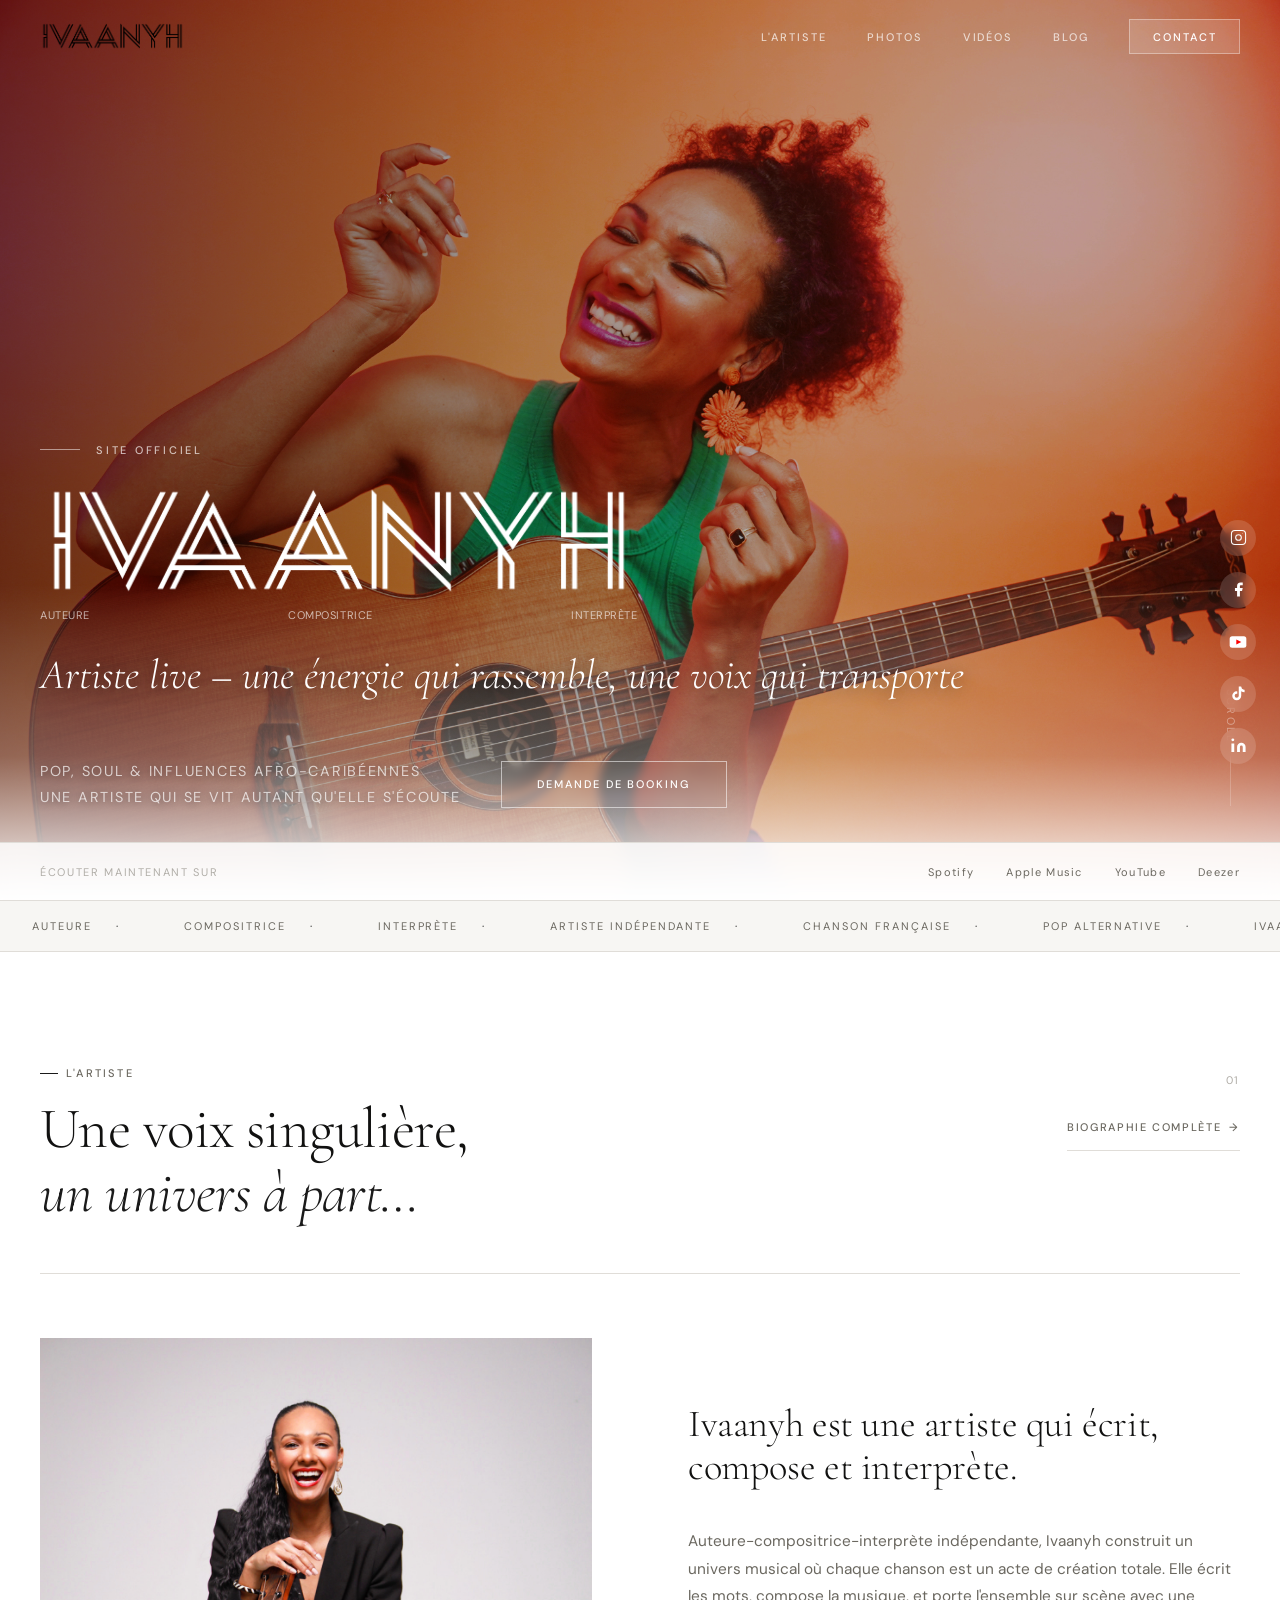
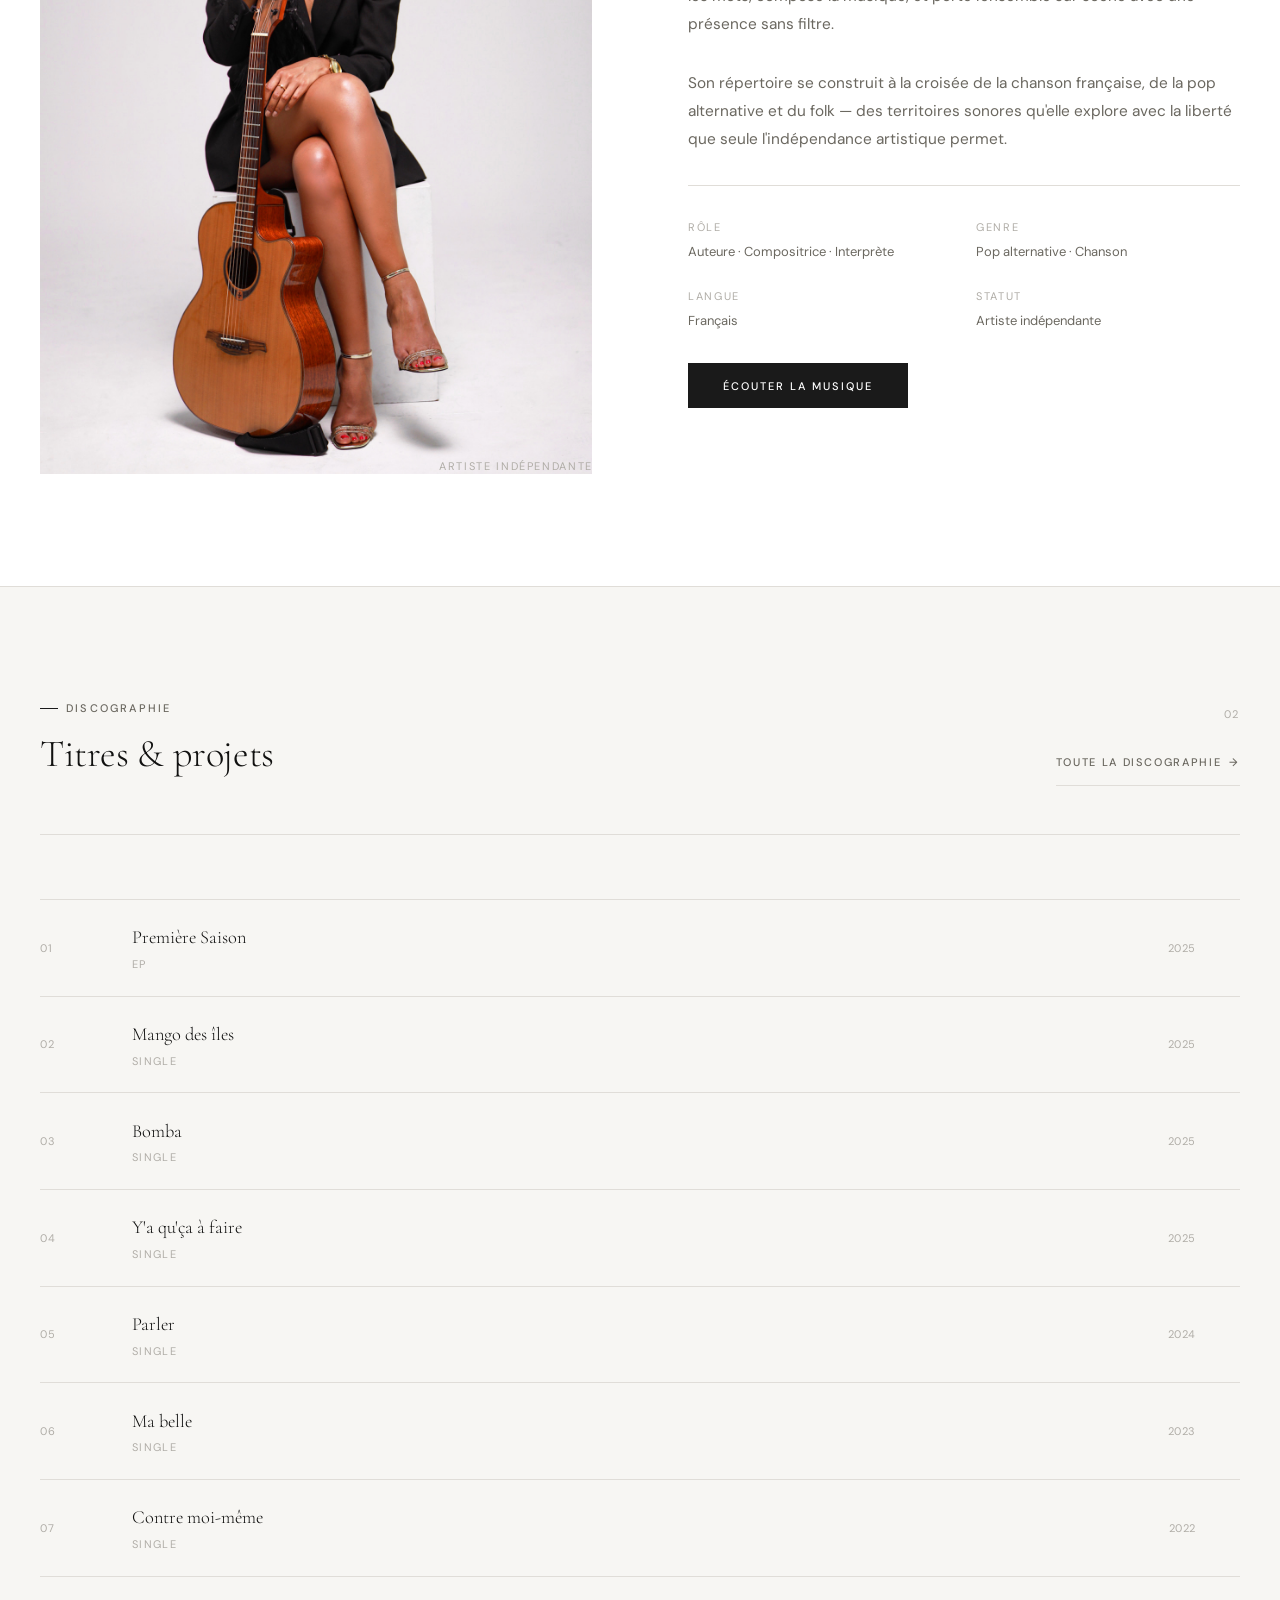
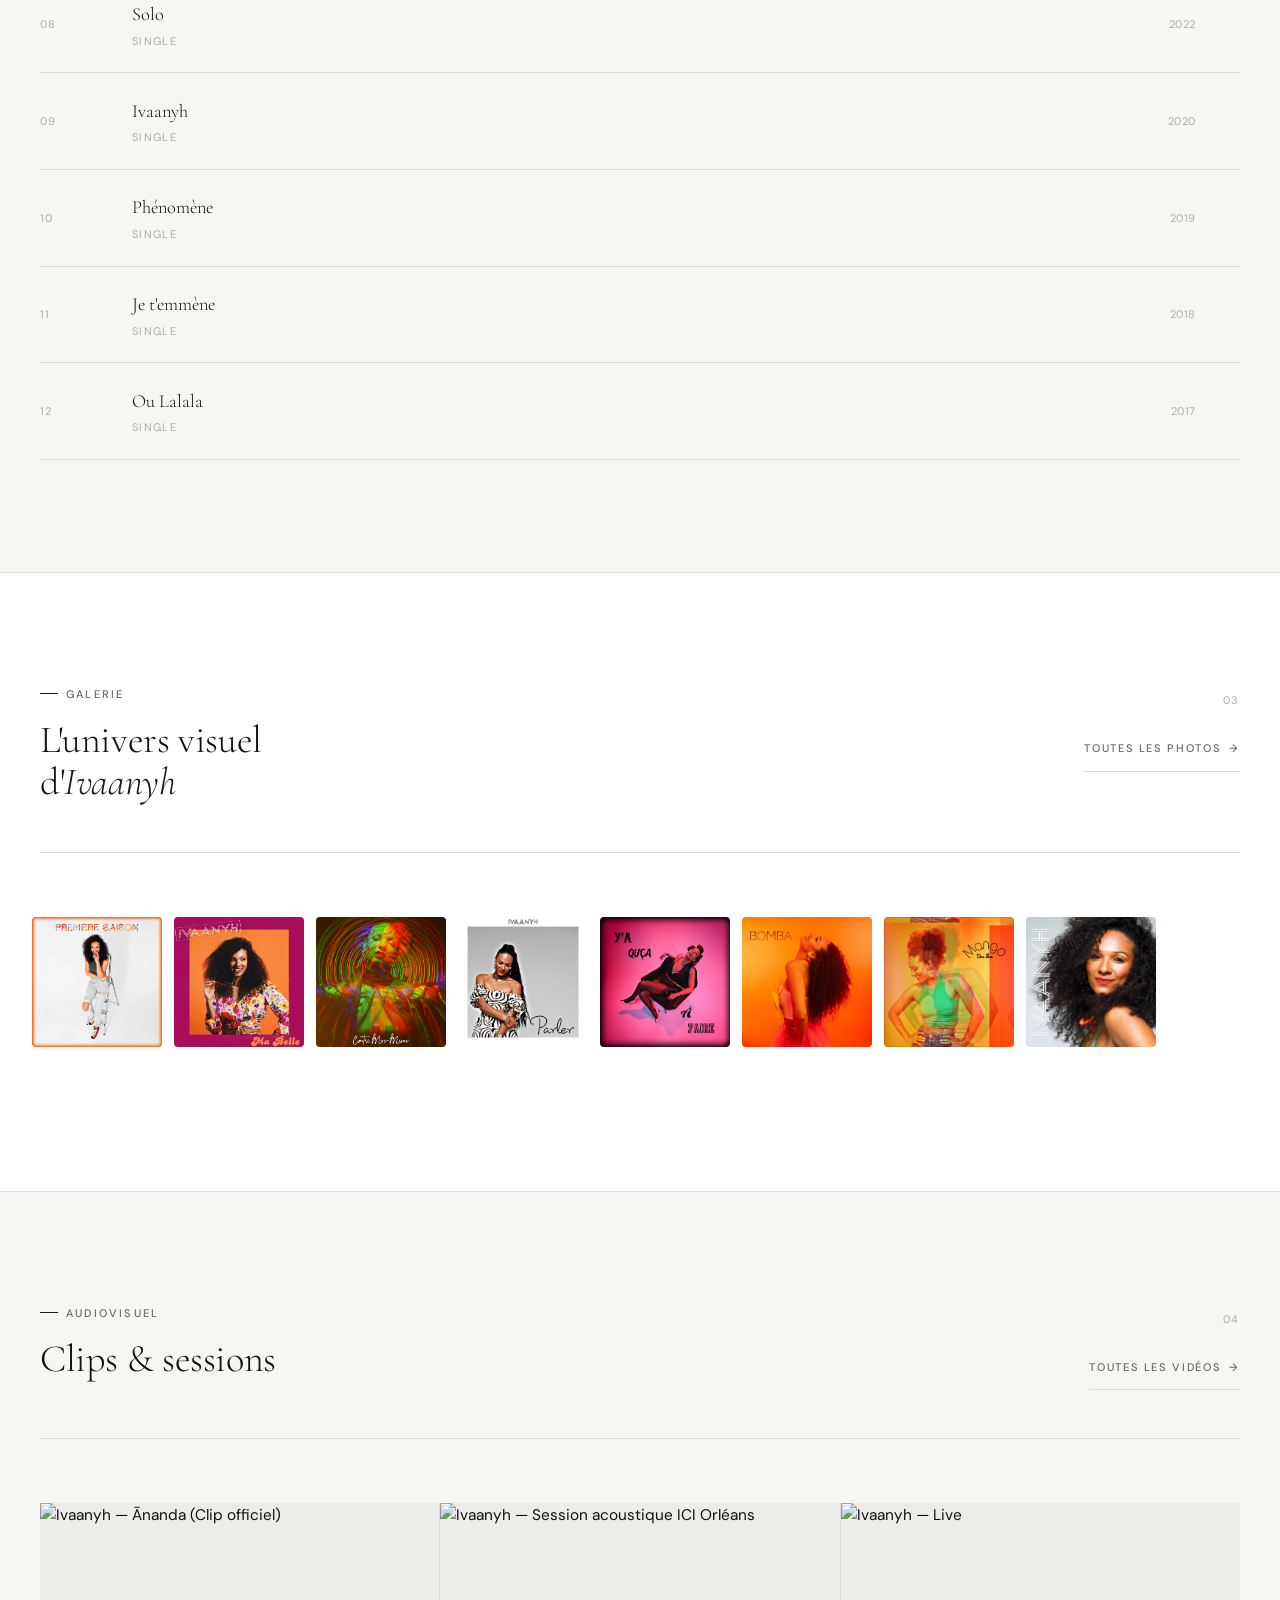
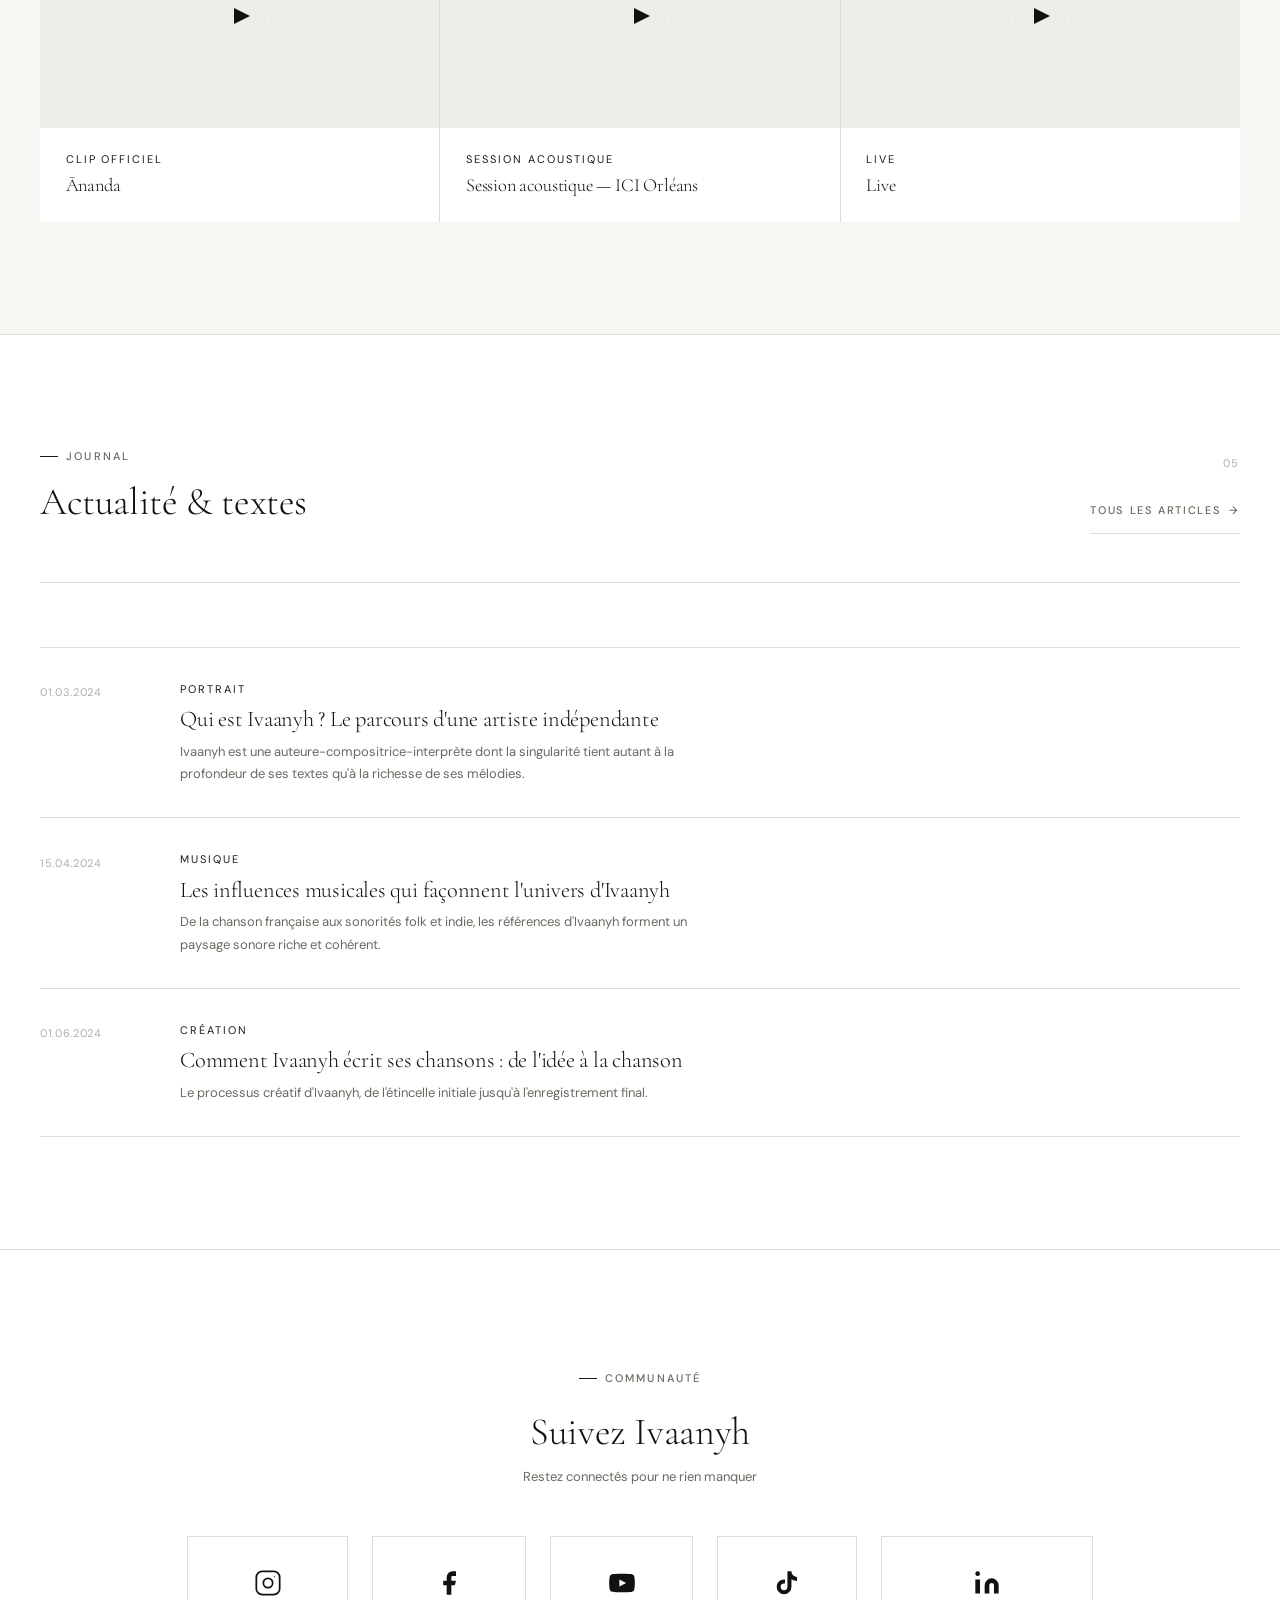
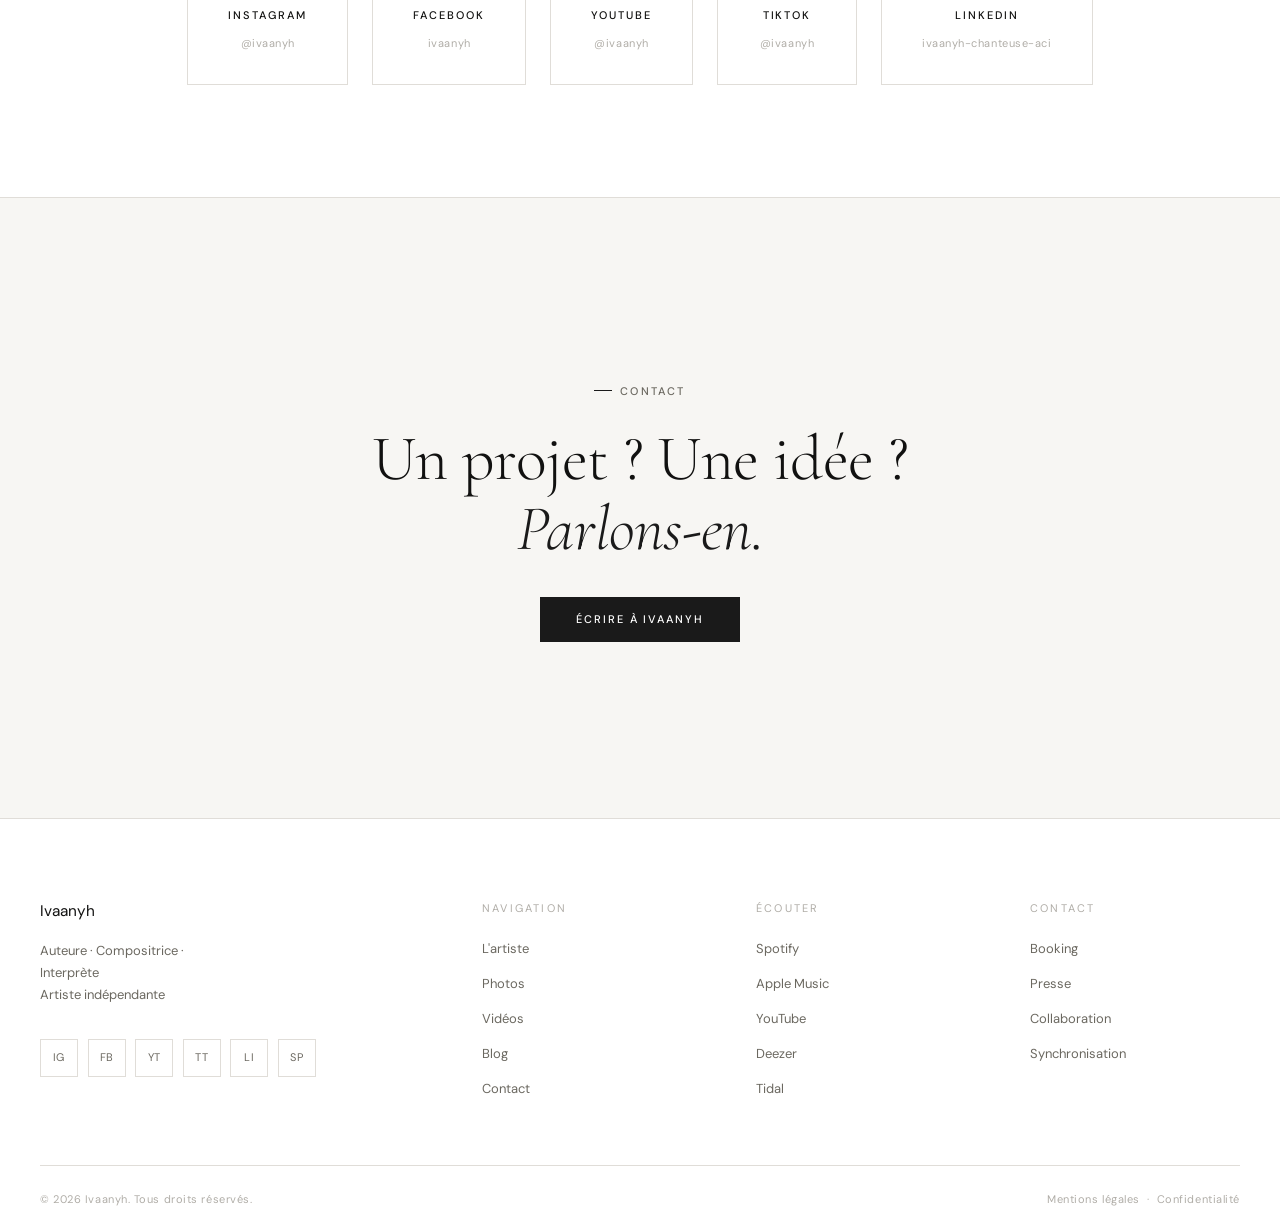
==== commit d9737121: "Hero : logo agrandi, role étalé, tagline plus grande, sous-texte bas avec CTA inline" ====
--- a/index.html
+++ b/index.html
@@ -140,18 +140,19 @@
           <span class="hero-eyebrow-text">Site Officiel</span>
         </div>
 
-        <h1 class="hero-name" id="hero-name">
-          <img src="assets/images/logo.png"
-               alt="Ivaanyh"
-               class="hero-logo-big">
-        </h1>
-
-        <p class="hero-role">Auteure <span>·</span> Compositrice <span>·</span> Interprète</p>
+        <div class="hero-brand">
+          <h1 class="hero-name" id="hero-name">
+            <img src="assets/images/logo.png"
+                 alt="Ivaanyh"
+                 class="hero-logo-big">
+          </h1>
+          <p class="hero-role"><span>Auteure</span><span>Compositrice</span><span>Interprète</span></p>
+        </div>
 
         <p class="hero-tagline">Artiste live – une énergie qui rassemble, une voix qui transporte</p>
-        <p class="hero-sub">Pop, soul &amp; influences afro-caribéennes<br>Une artiste qui se vit autant qu'elle s'écoute</p>
-
-        <div class="hero-meta">
+
+        <div class="hero-bottom">
+          <p class="hero-sub">Pop, soul &amp; influences afro-caribéennes<br>Une artiste qui se vit autant qu'elle s'écoute</p>
           <a href="about.html#contact" class="btn btn-hero">Demande de booking</a>
         </div>
       </div>
--- a/assets/css/layout.css
+++ b/assets/css/layout.css
@@ -193,7 +193,7 @@
 .hero-body {
   position: relative;
   z-index: 1;
-  padding: 0 2.5rem 4.5rem;
+  padding: 0 2.5rem 2rem;
   display: grid;
   grid-template-columns: 1fr auto;
   align-items: flex-end;
@@ -223,28 +223,40 @@
 }
 
 /* Dans le héro : logo image à la place du texte */
+.hero-brand {
+  display: inline-flex;
+  flex-direction: column;
+  align-items: stretch;
+  margin-bottom: 1.4rem;
+}
 .hero-name {
-  margin-bottom: .6rem;
+  margin-bottom: .5rem;
   line-height: 1;
 }
 .hero-logo-big {
   filter: invert(1) brightness(1.1);
-  height: clamp(3rem, 8vw, 6.5rem);
+  height: clamp(3.5rem, 9vw, 7.5rem);
   width: auto;
-  max-width: 70vw;
+  max-width: 75vw;
   display: block;
 }
 
 .hero-tagline {
   font-family: var(--serif);
-  font-size: clamp(1.4rem, 3vw, 2.2rem);
+  font-size: clamp(1.6rem, 3.5vw, 2.6rem);
   font-weight: 300;
   font-style: italic;
   color: #fff;
   text-shadow: 0 1px 16px rgba(0,0,0,.5);
-  margin-bottom: .9rem;
-  margin-top: 1.2rem;
+  margin-bottom: 0;
   line-height: 1.35;
+}
+.hero-bottom {
+  display: flex;
+  align-items: center;
+  gap: 2.5rem;
+  margin-top: 3.5rem;
+  flex-wrap: wrap;
 }
 .hero-sub {
   font-size: clamp(.75rem, 1.2vw, .9rem);
@@ -252,7 +264,7 @@
   text-transform: uppercase;
   color: rgba(255,255,255,.7);
   text-shadow: 0 1px 8px rgba(0,0,0,.4);
-  margin-bottom: 2rem;
+  margin-bottom: 0;
   line-height: 1.8;
 }
 
@@ -264,12 +276,15 @@
 }
 .hero-role {
   font-size: var(--xs);
-  letter-spacing: .2em;
+  letter-spacing: .05em;
   text-transform: uppercase;
   color: rgba(255,255,255,.65);
   margin-bottom: 0;
-}
-.hero-role span { color: rgba(255,255,255,.4); margin: 0 .5rem; }
+  display: flex;
+  justify-content: space-between;
+  width: 100%;
+}
+.hero-role span { color: rgba(255,255,255,.65); }
 
 /* Colonne droite héro */
 .hero-side {
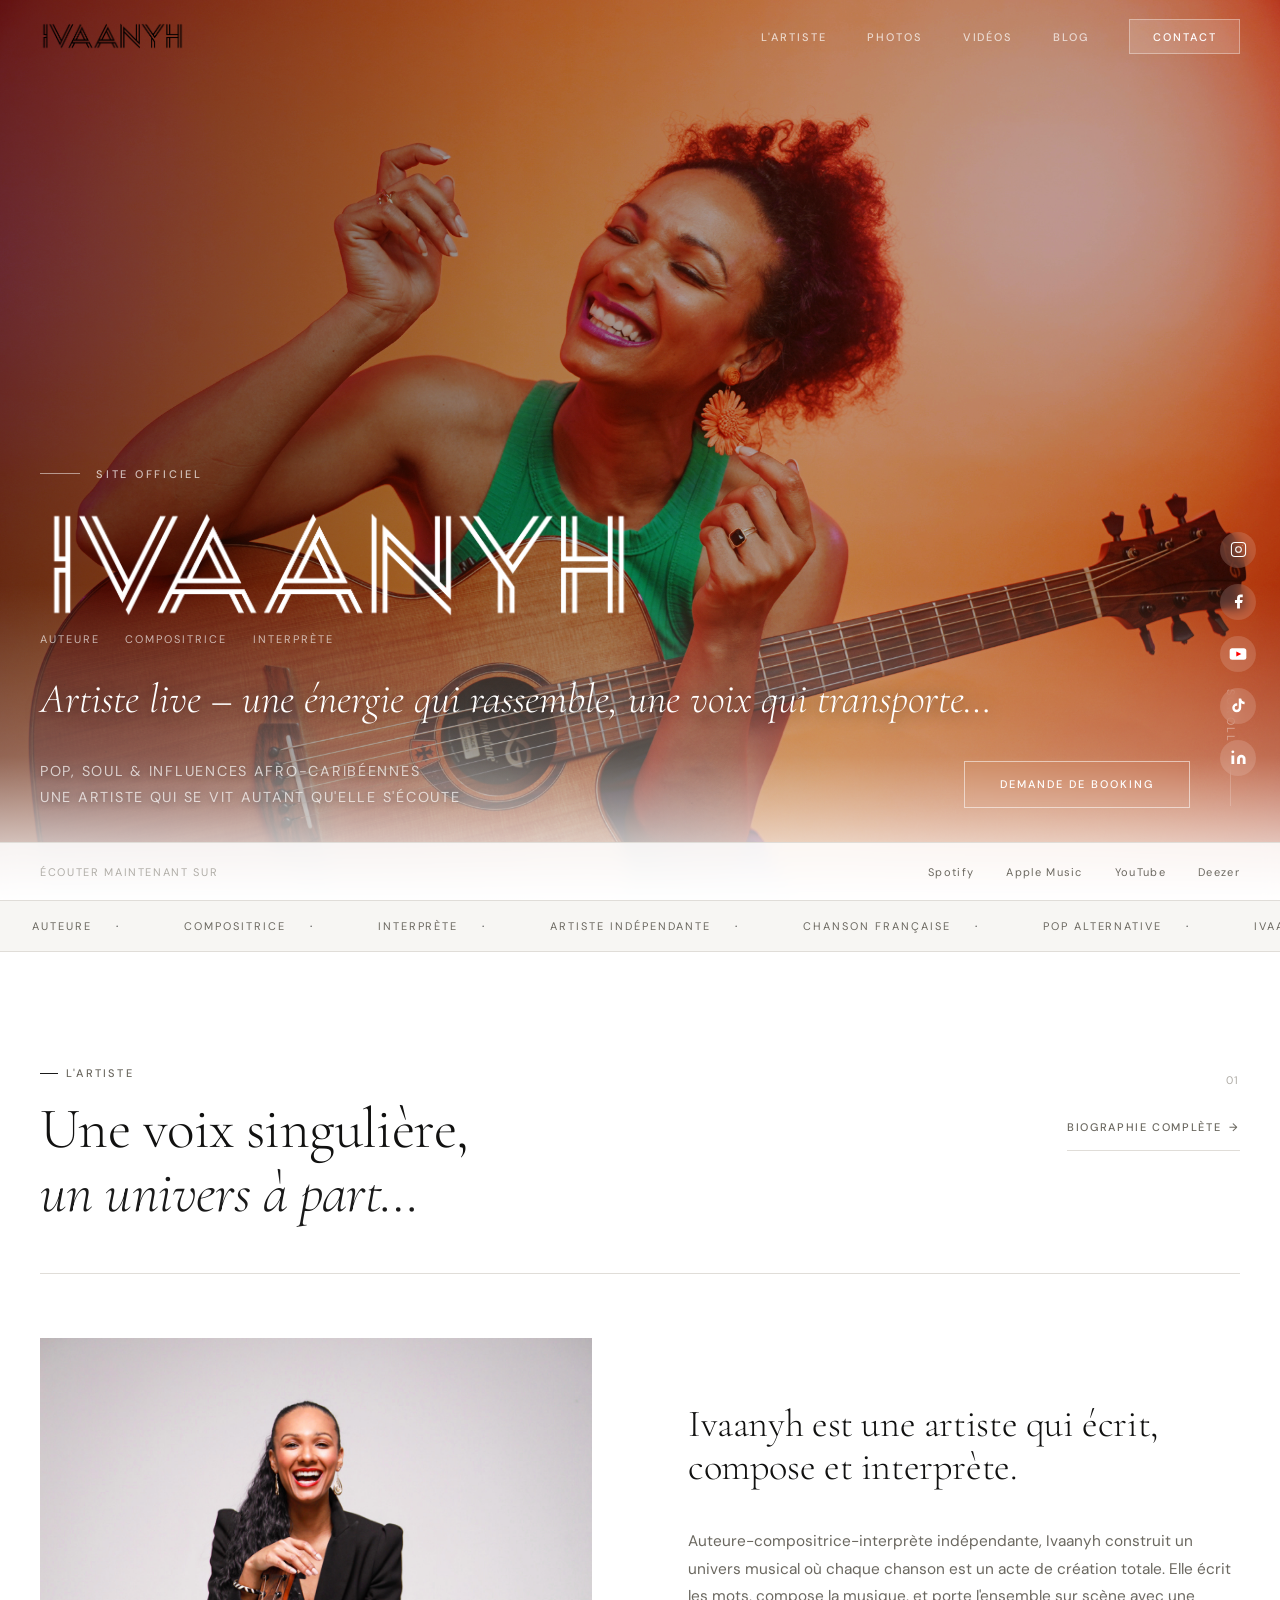
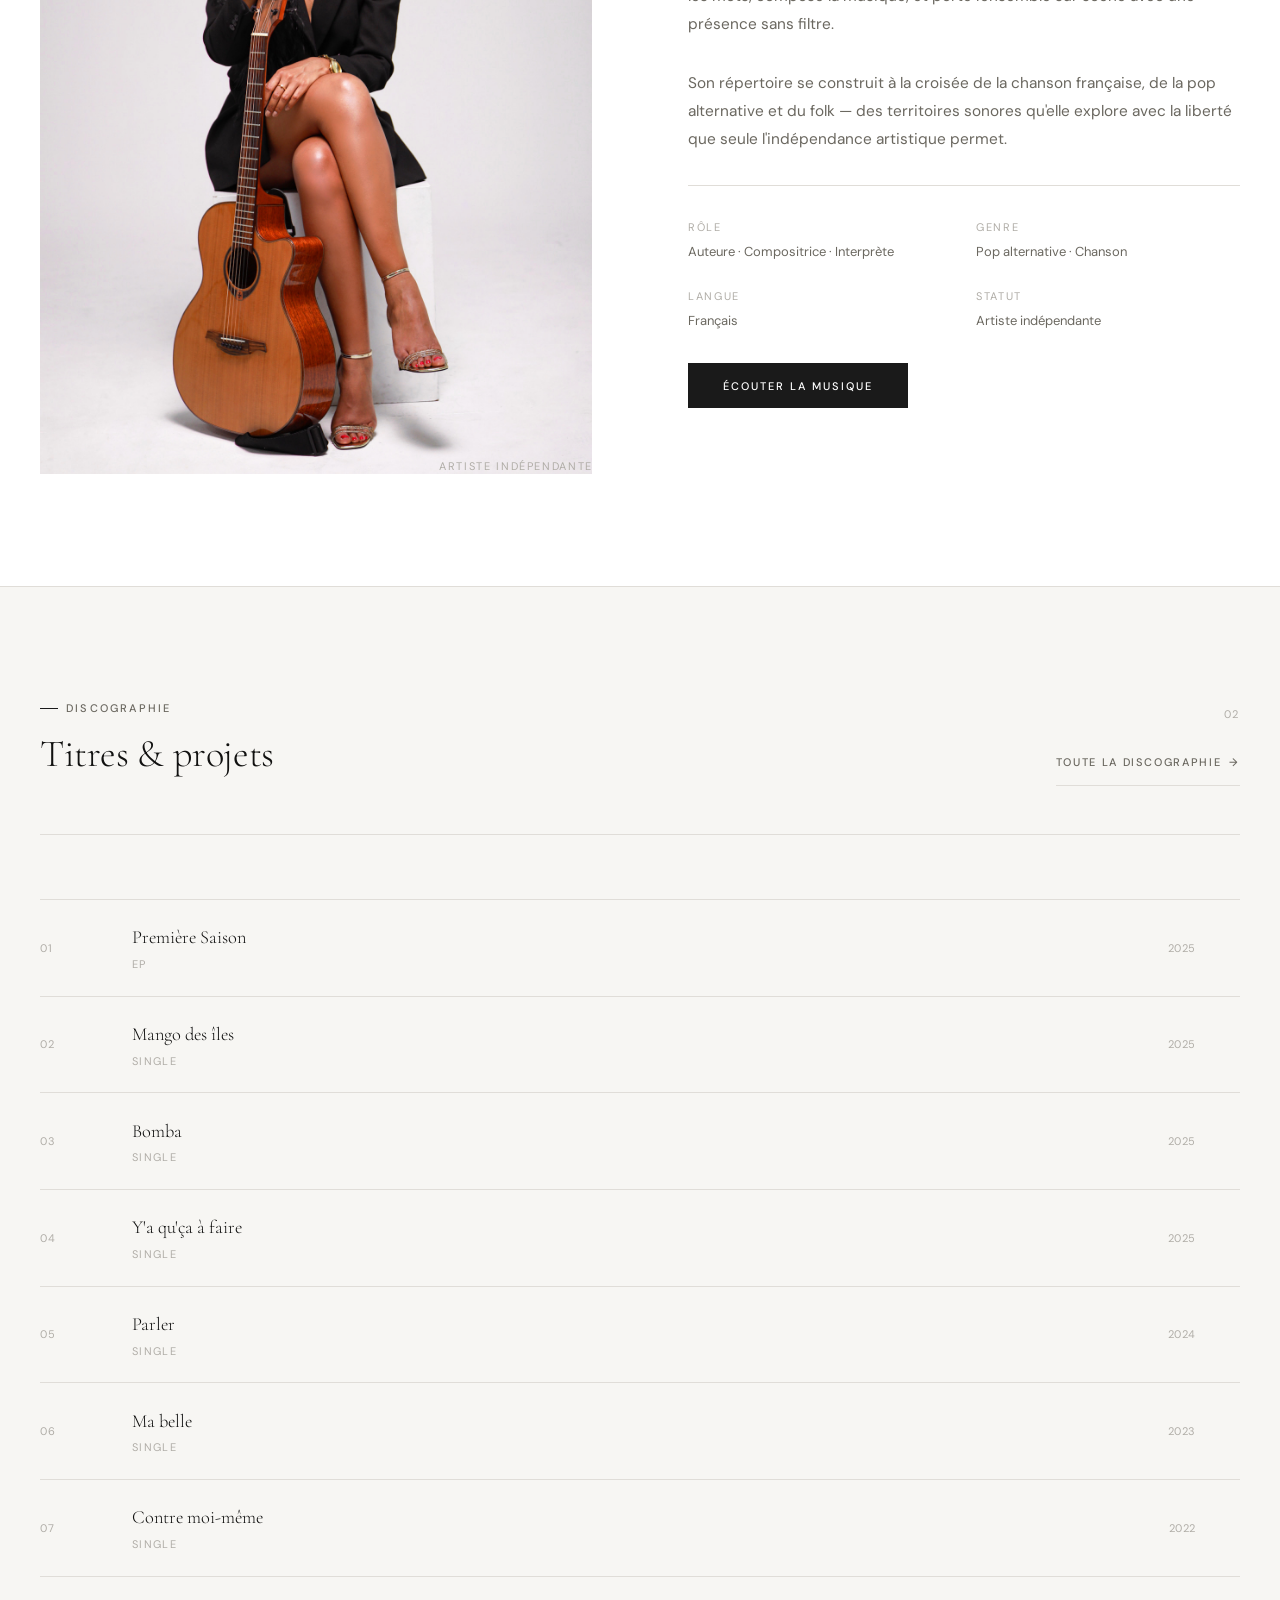
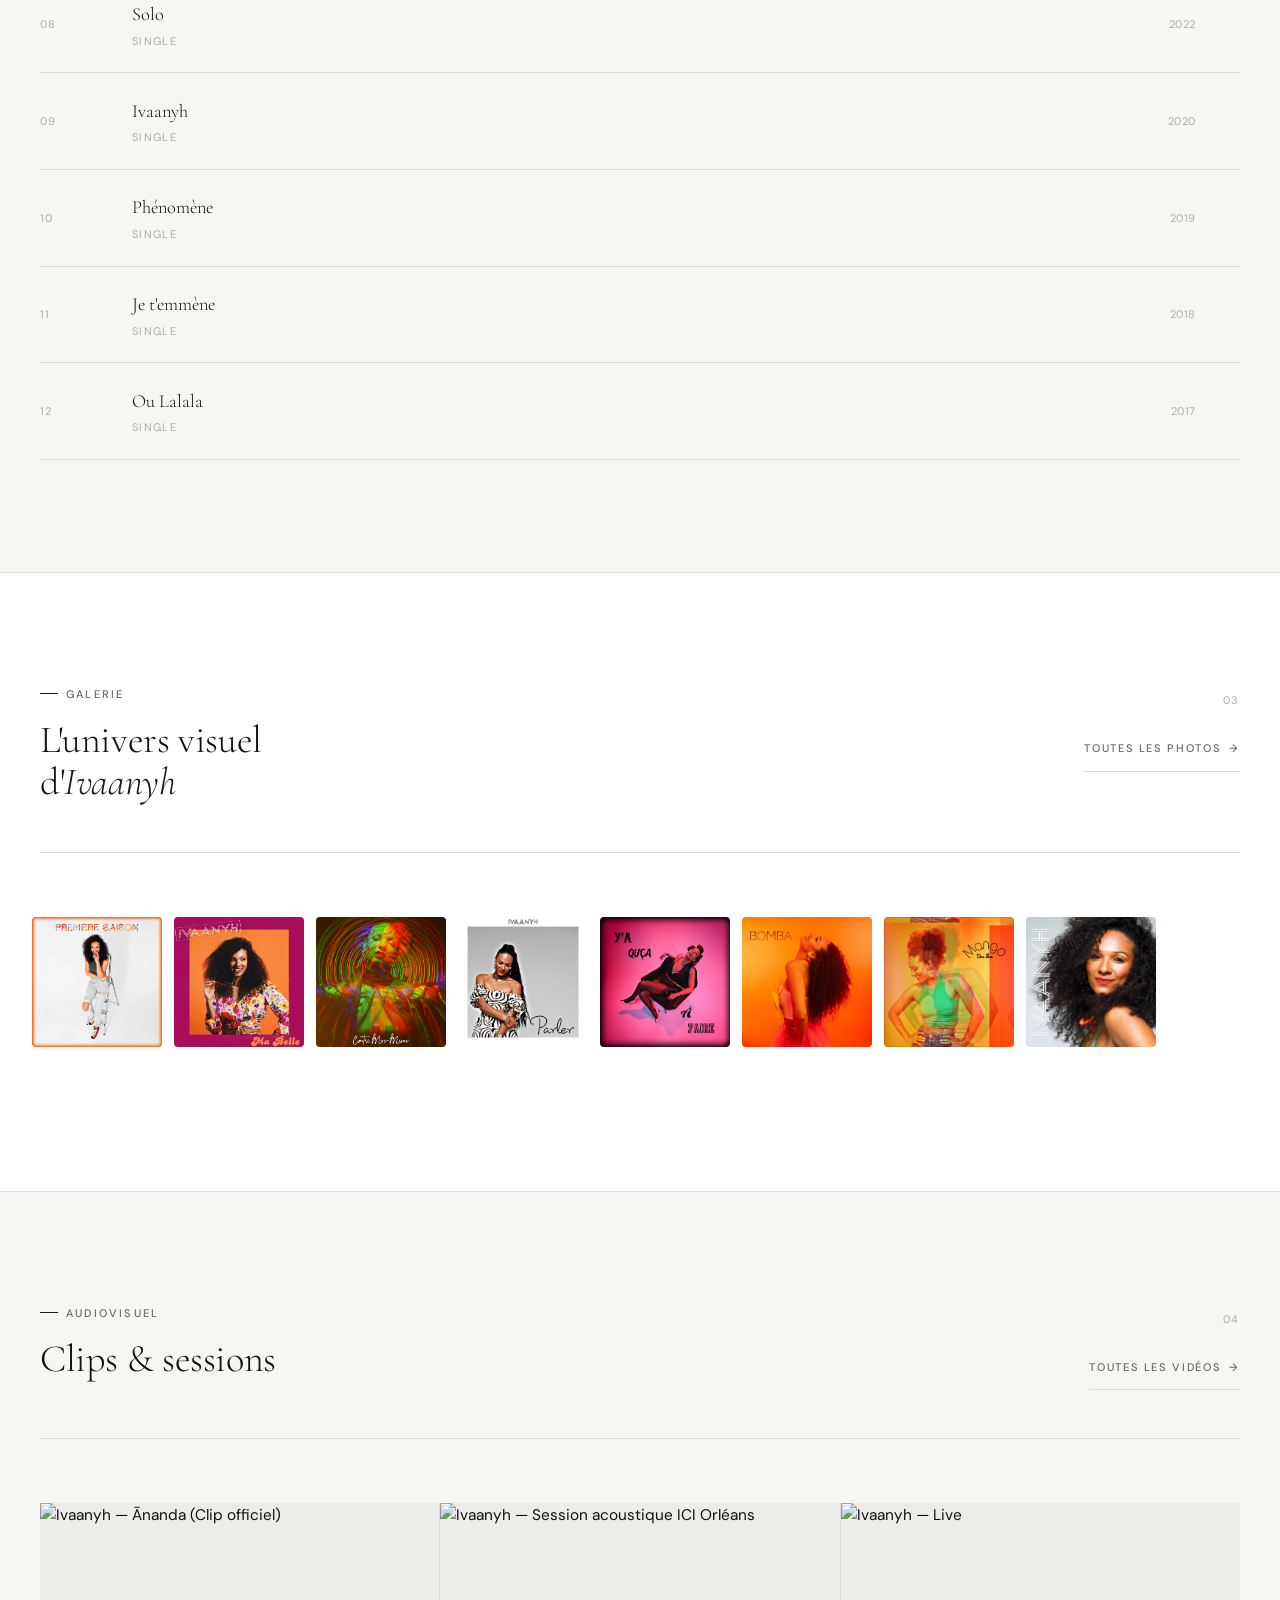
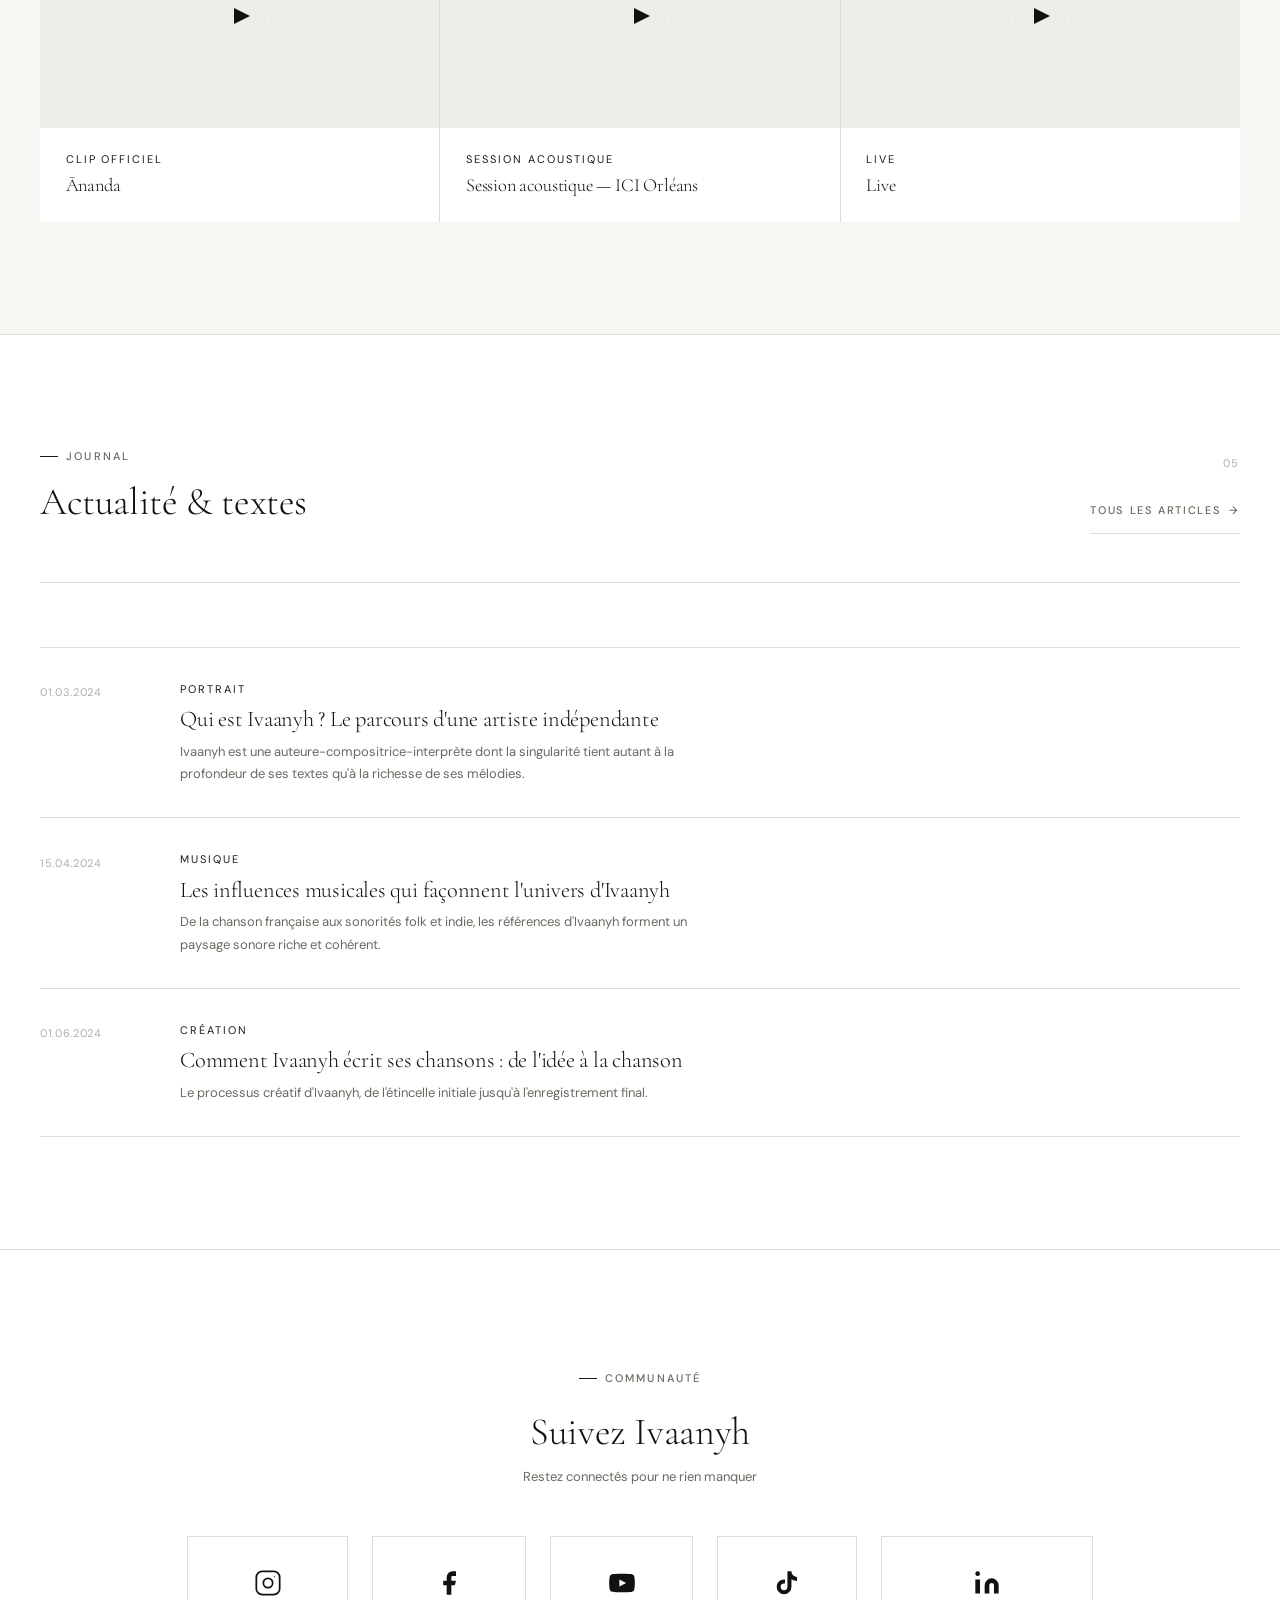
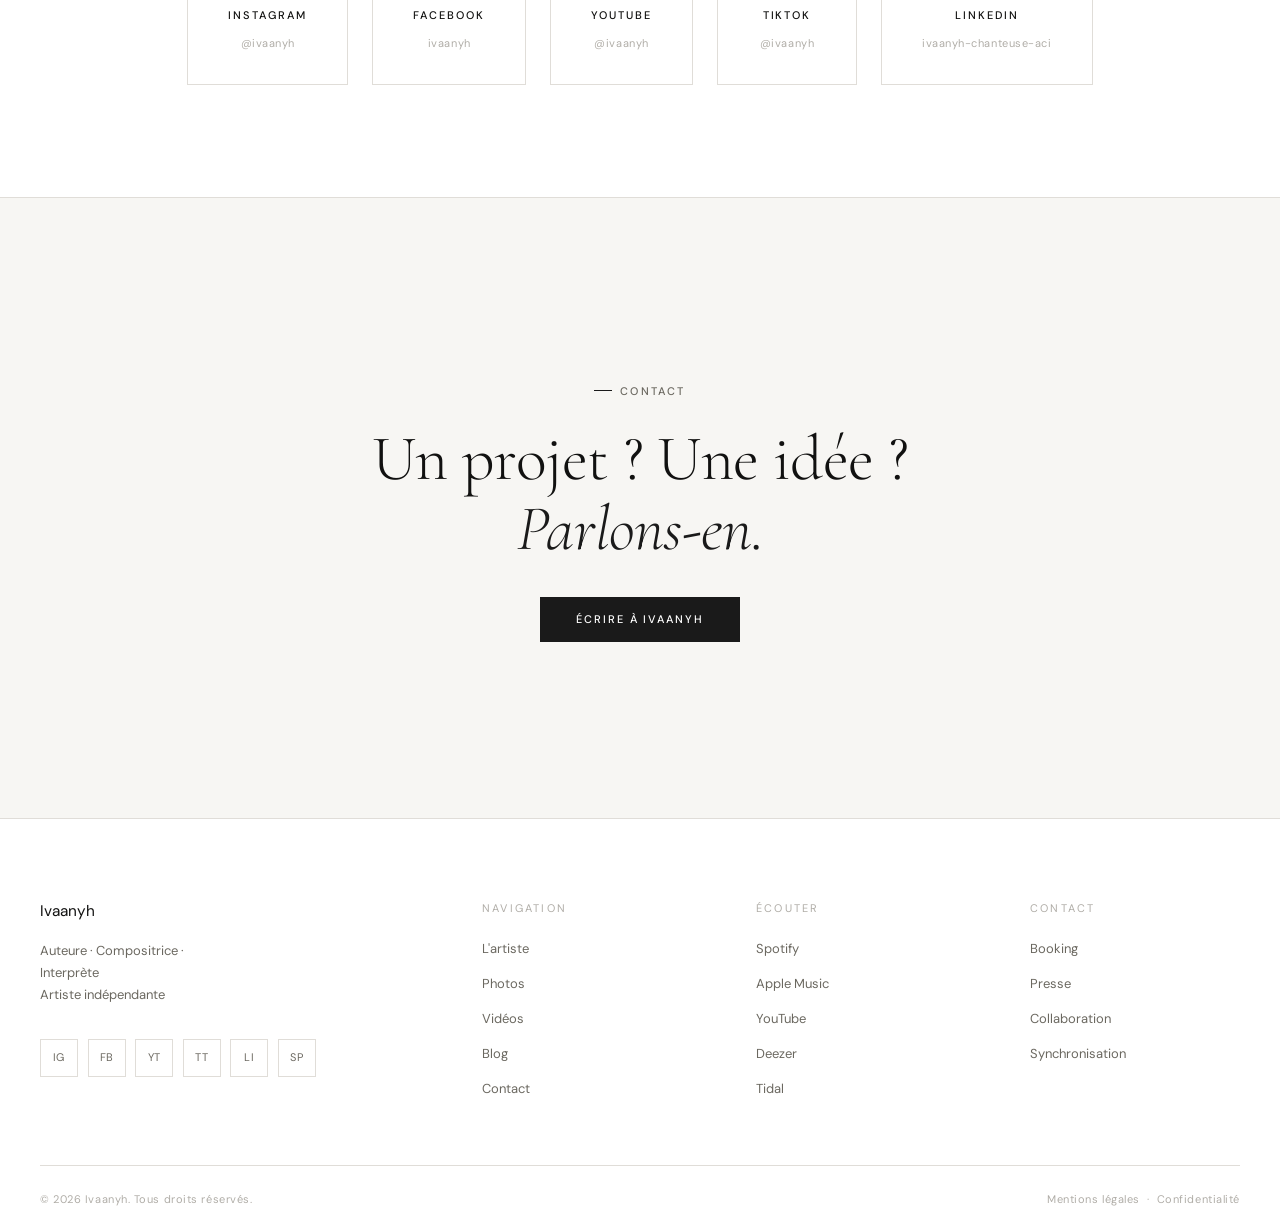
==== commit eed413c3: "Hero : role resserré, points de suspension tagline, sous-texte remonté, booking à droite" ====
--- a/index.html
+++ b/index.html
@@ -149,7 +149,7 @@
           <p class="hero-role"><span>Auteure</span><span>Compositrice</span><span>Interprète</span></p>
         </div>
 
-        <p class="hero-tagline">Artiste live – une énergie qui rassemble, une voix qui transporte</p>
+        <p class="hero-tagline">Artiste live – une énergie qui rassemble, une voix qui transporte…</p>
 
         <div class="hero-bottom">
           <p class="hero-sub">Pop, soul &amp; influences afro-caribéennes<br>Une artiste qui se vit autant qu'elle s'écoute</p>
--- a/assets/css/layout.css
+++ b/assets/css/layout.css
@@ -226,7 +226,7 @@
 .hero-brand {
   display: inline-flex;
   flex-direction: column;
-  align-items: stretch;
+  align-items: flex-start;
   margin-bottom: 1.4rem;
 }
 .hero-name {
@@ -255,8 +255,11 @@
   display: flex;
   align-items: center;
   gap: 2.5rem;
-  margin-top: 3.5rem;
+  margin-top: 2rem;
   flex-wrap: wrap;
+}
+.hero-bottom .hero-sub {
+  flex: 1;
 }
 .hero-sub {
   font-size: clamp(.75rem, 1.2vw, .9rem);
@@ -276,13 +279,12 @@
 }
 .hero-role {
   font-size: var(--xs);
-  letter-spacing: .05em;
+  letter-spacing: .18em;
   text-transform: uppercase;
   color: rgba(255,255,255,.65);
   margin-bottom: 0;
   display: flex;
-  justify-content: space-between;
-  width: 100%;
+  gap: clamp(.8rem, 2vw, 1.8rem);
 }
 .hero-role span { color: rgba(255,255,255,.65); }
 
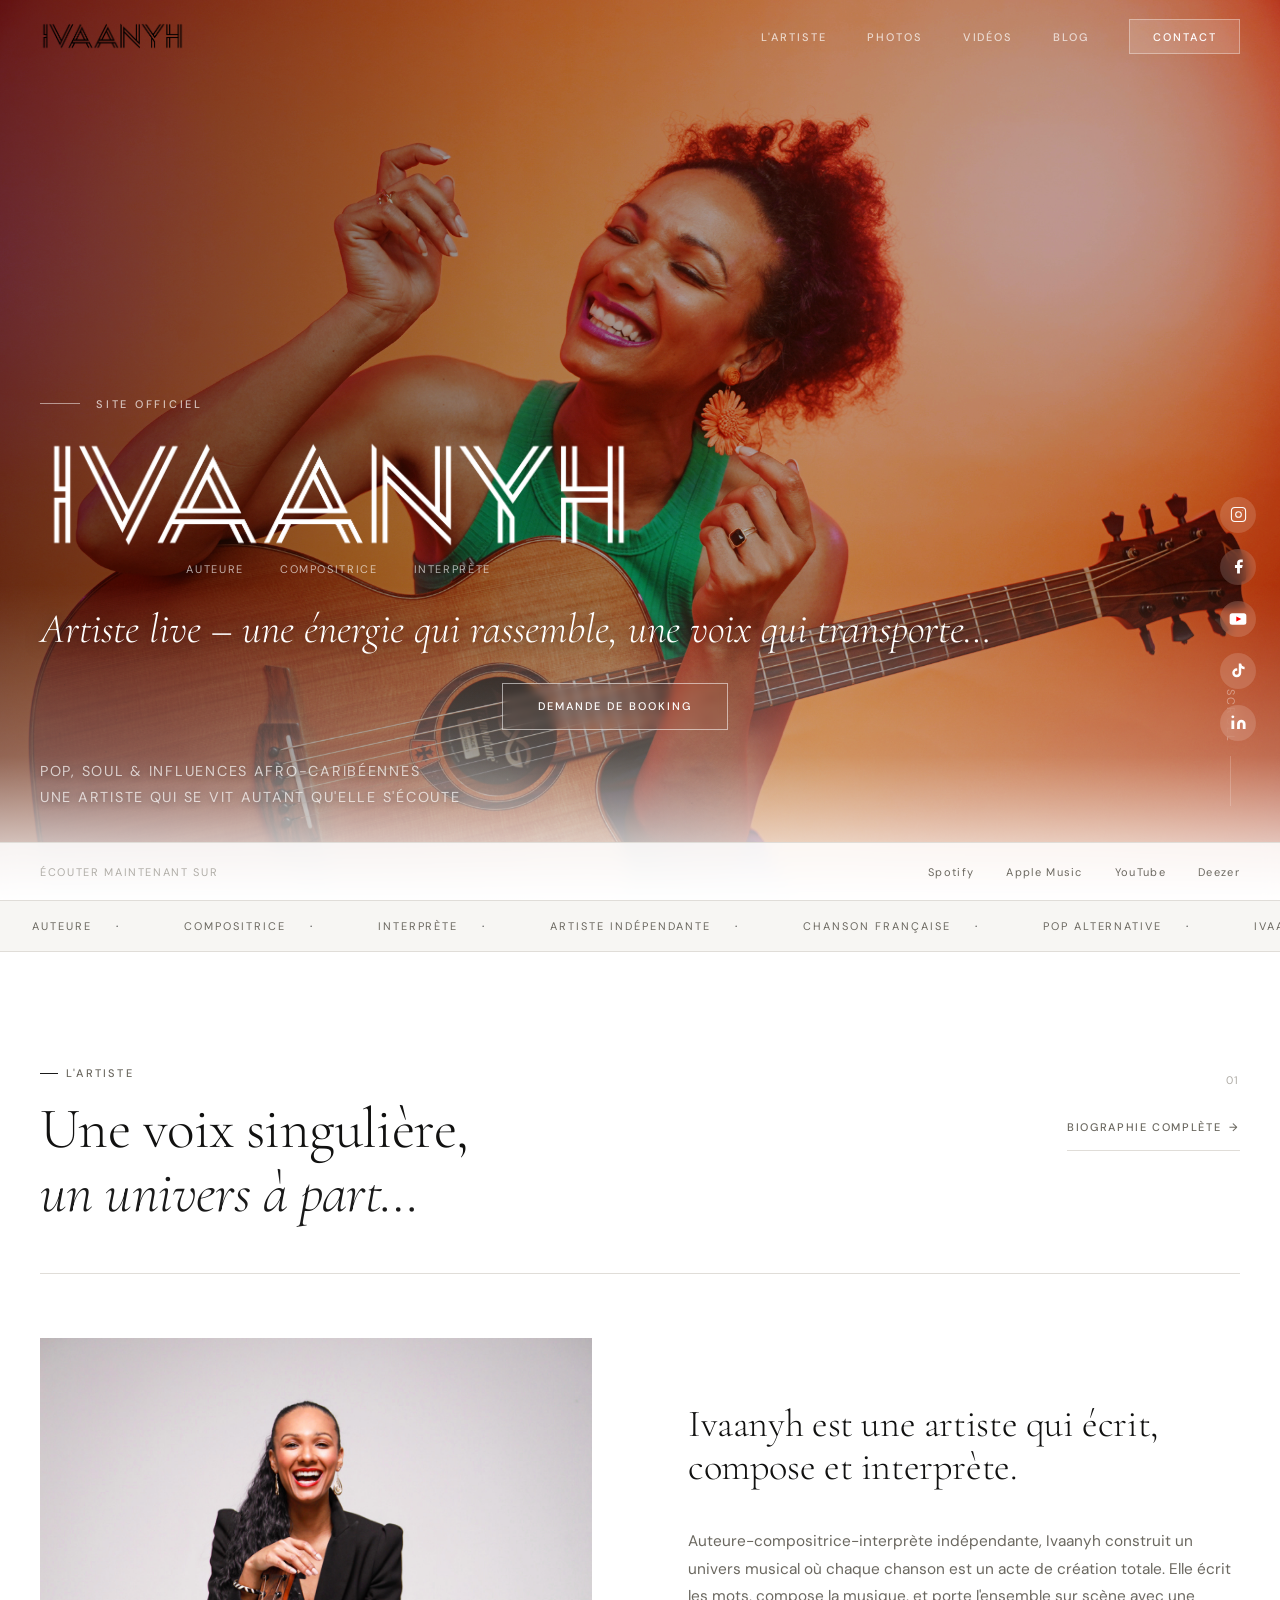
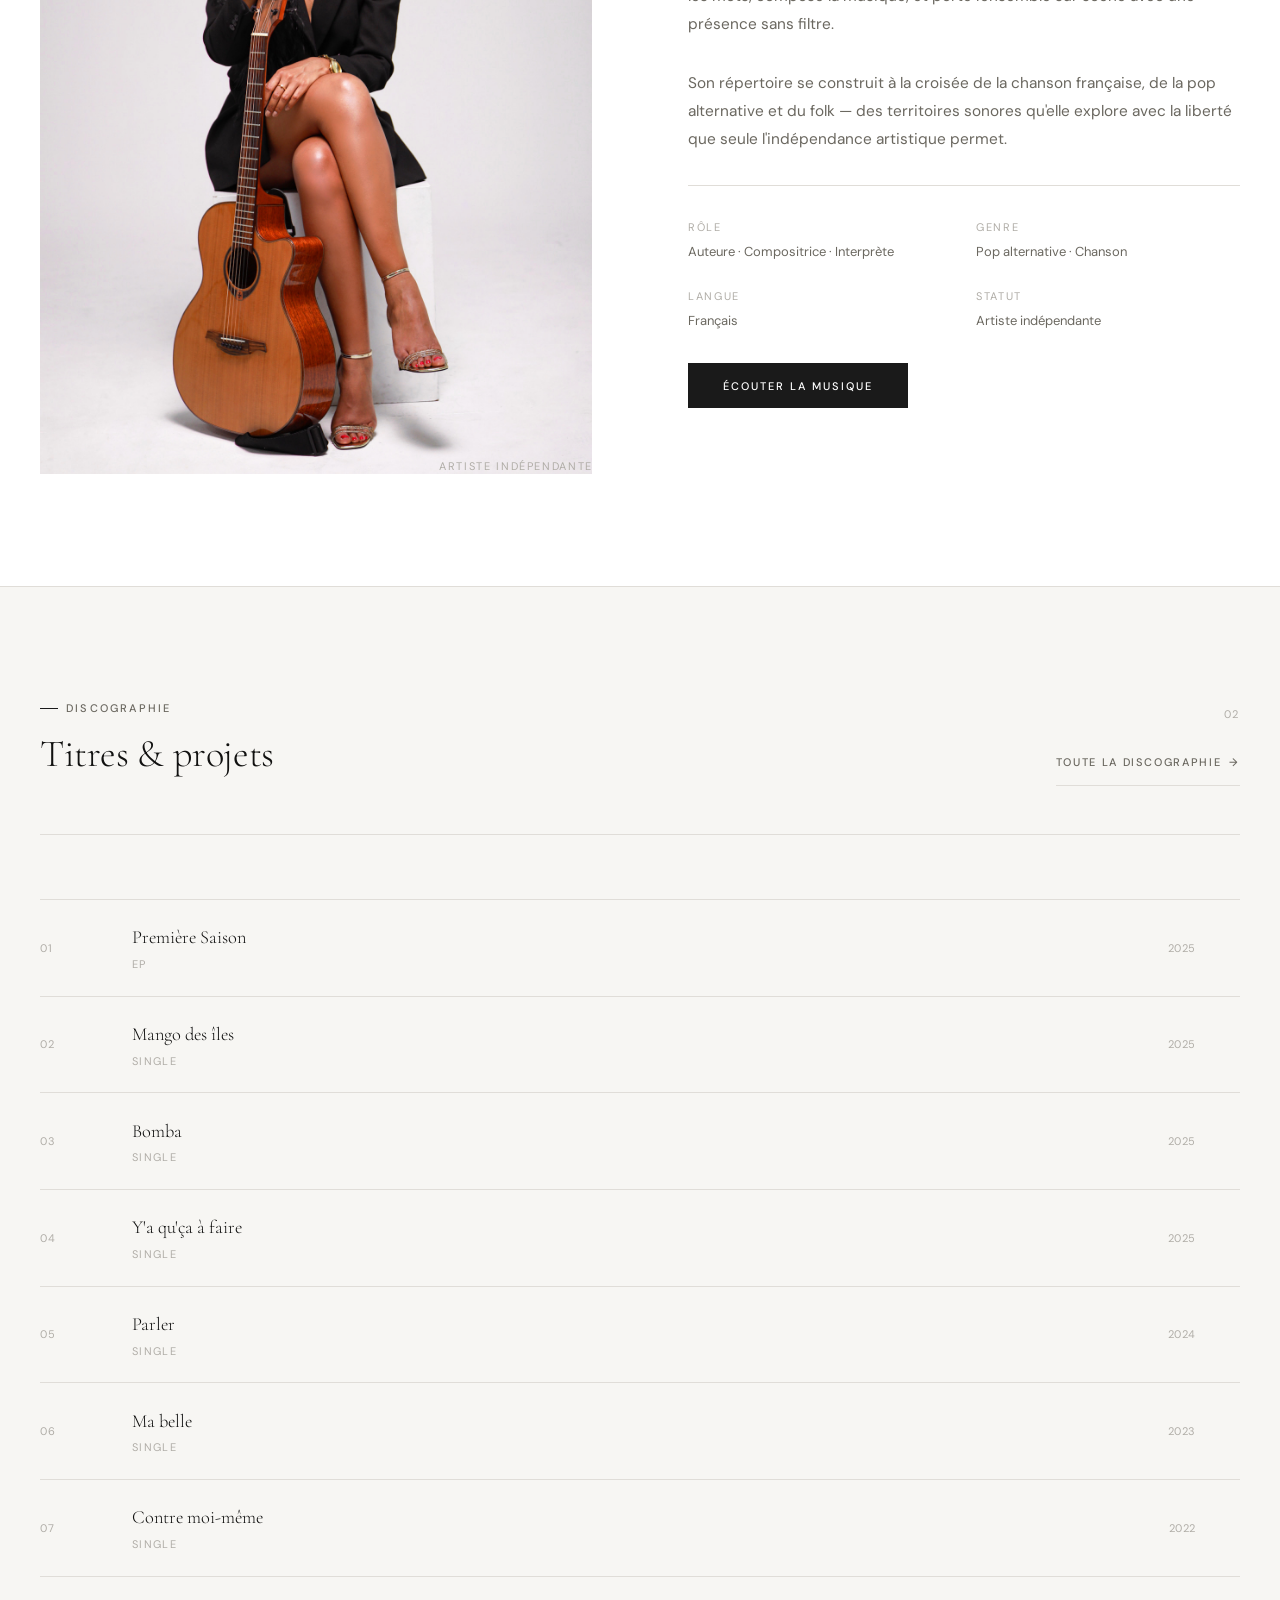
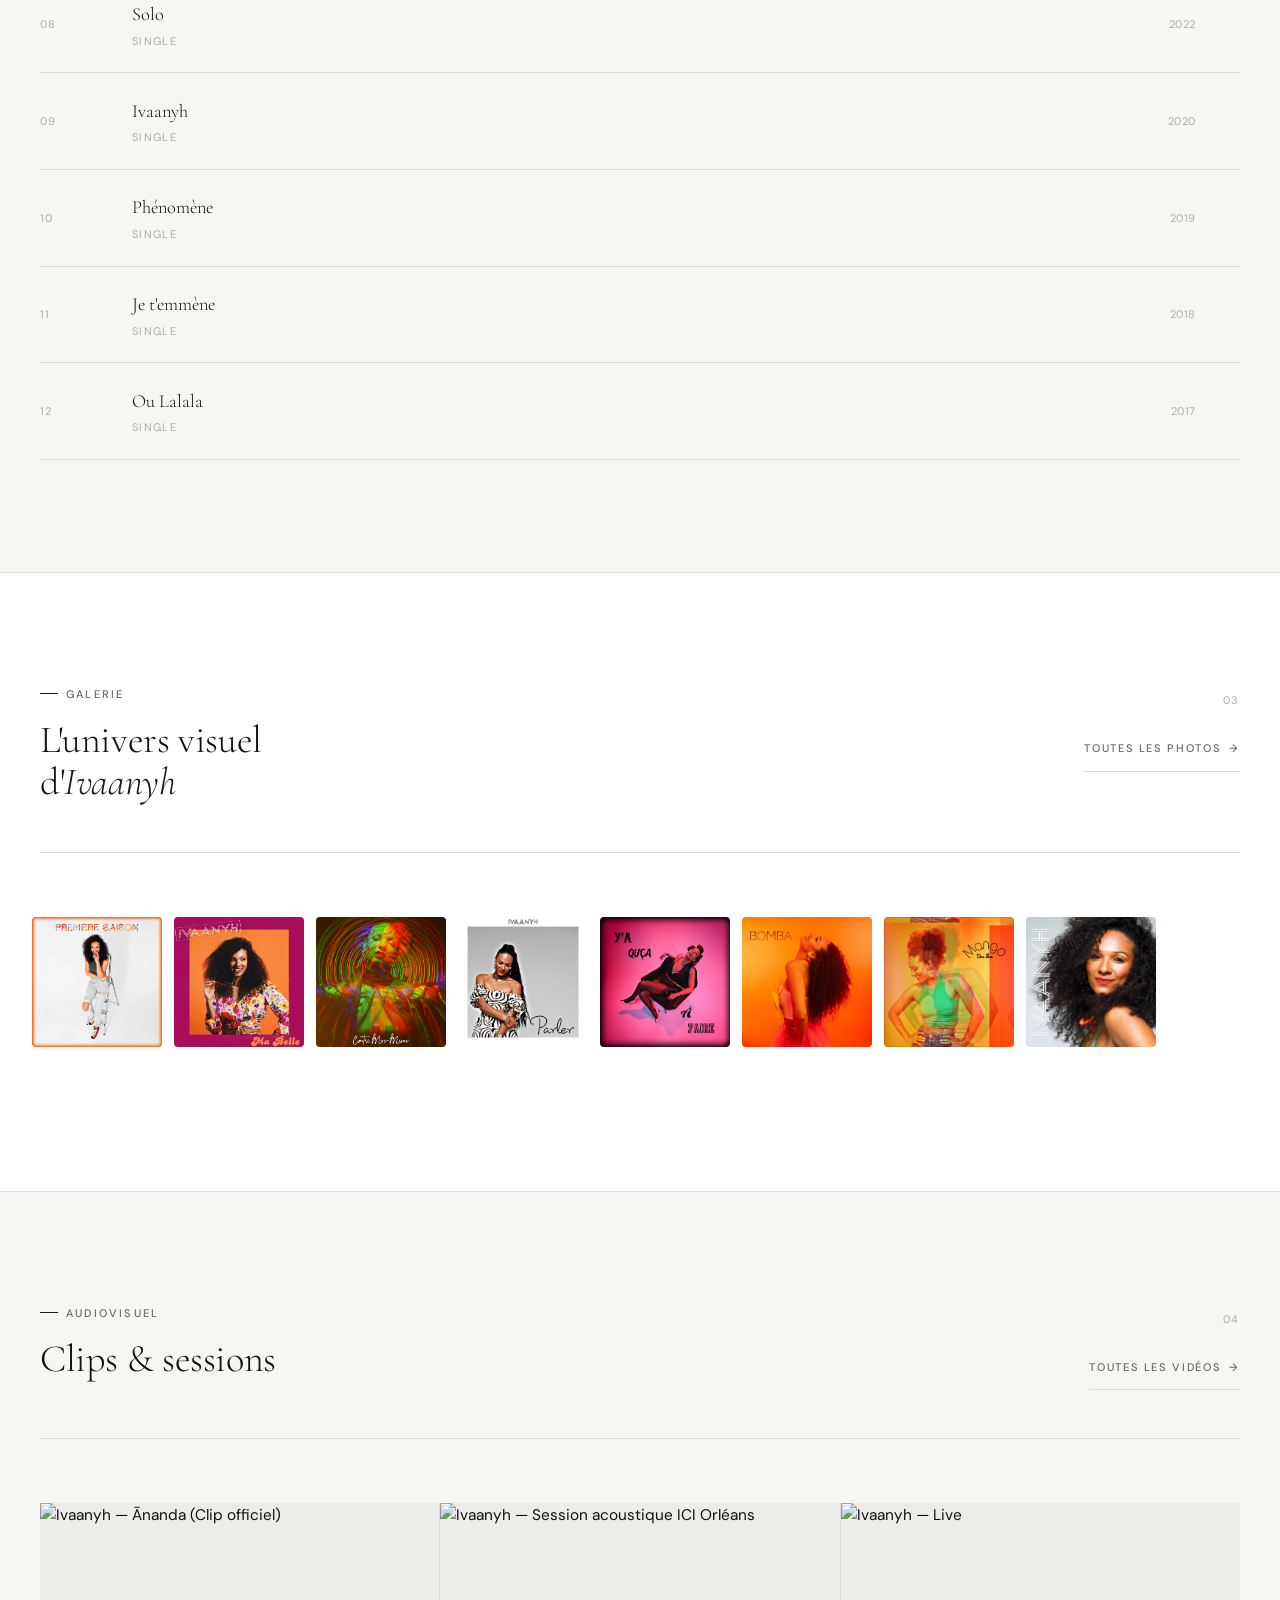
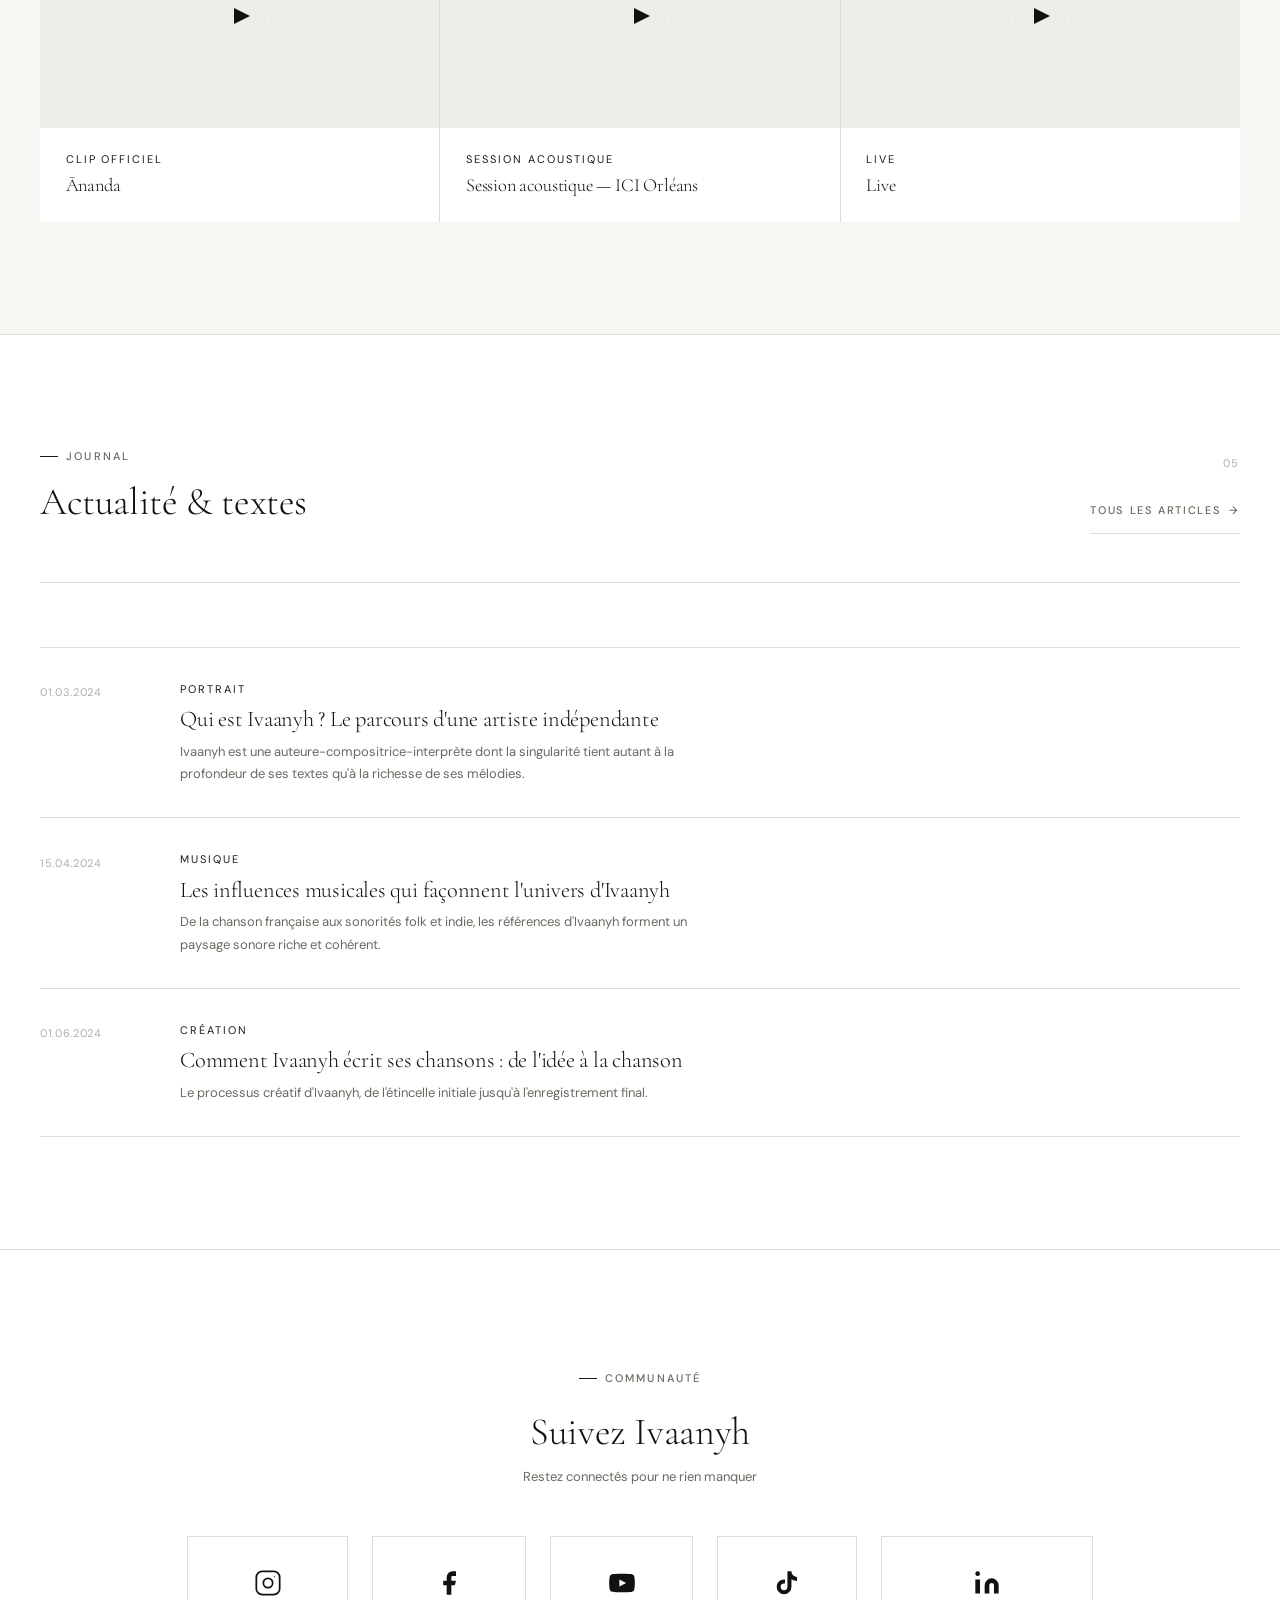
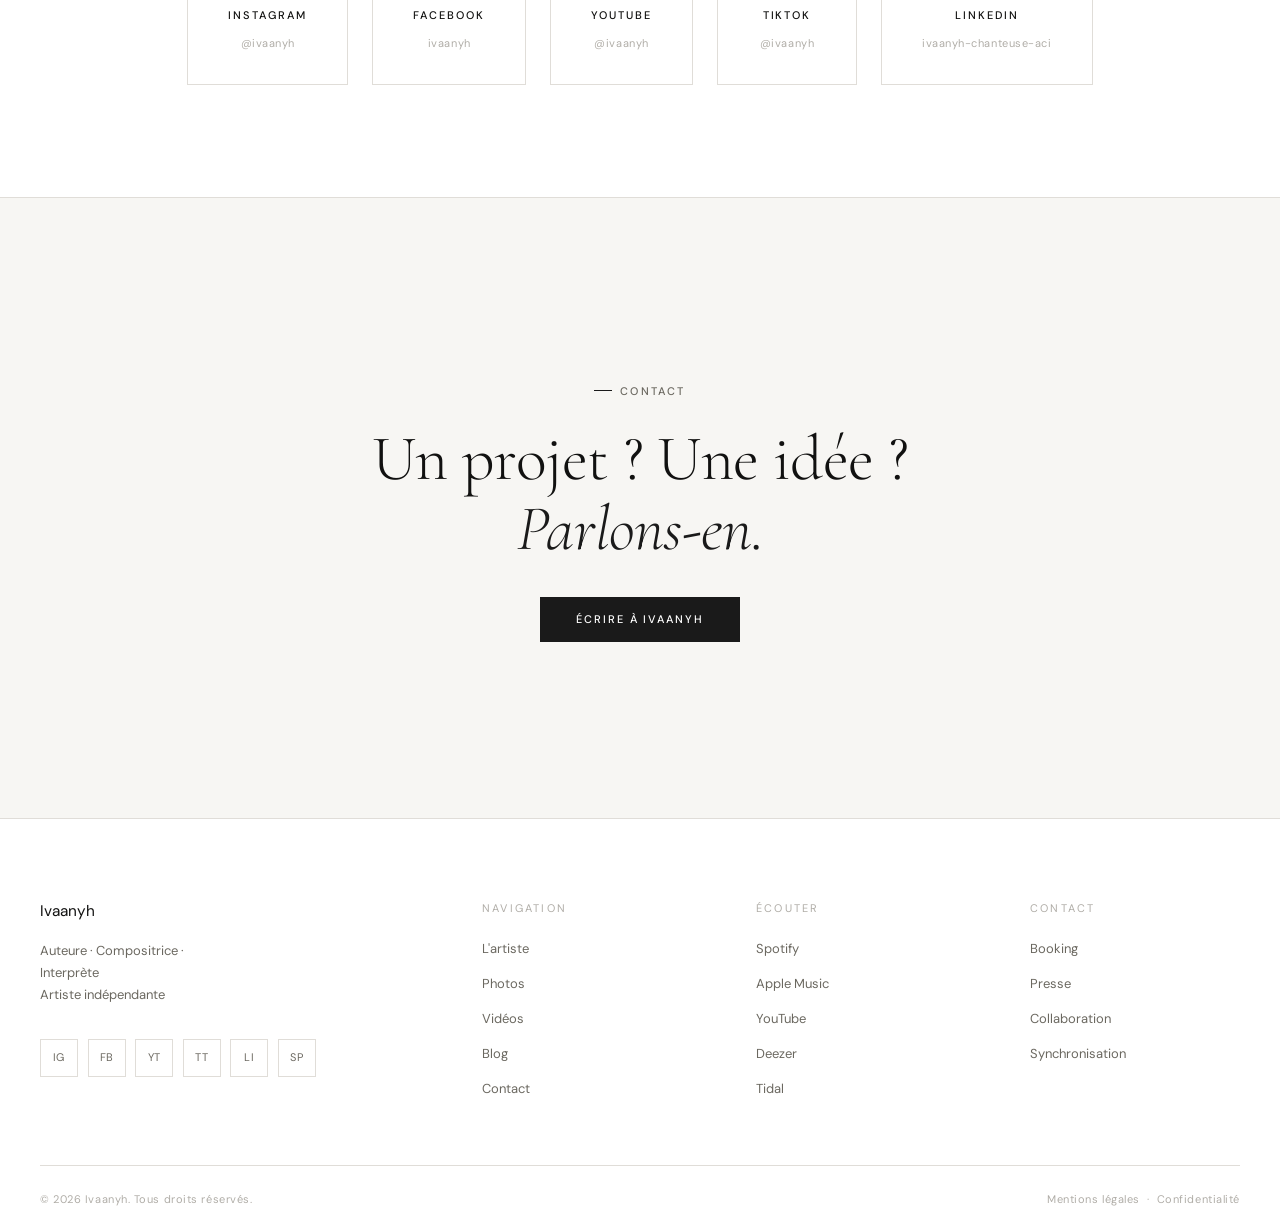
==== commit 66aca746: "Hero : role centré sous logo, booking centré sous tagline" ====
--- a/index.html
+++ b/index.html
@@ -151,10 +151,11 @@
 
         <p class="hero-tagline">Artiste live – une énergie qui rassemble, une voix qui transporte…</p>
 
-        <div class="hero-bottom">
-          <p class="hero-sub">Pop, soul &amp; influences afro-caribéennes<br>Une artiste qui se vit autant qu'elle s'écoute</p>
+        <div class="hero-cta-wrap">
           <a href="about.html#contact" class="btn btn-hero">Demande de booking</a>
         </div>
+
+        <p class="hero-sub">Pop, soul &amp; influences afro-caribéennes<br>Une artiste qui se vit autant qu'elle s'écoute</p>
       </div>
 
       <div class="hero-side" aria-hidden="true">
--- a/assets/css/layout.css
+++ b/assets/css/layout.css
@@ -226,7 +226,7 @@
 .hero-brand {
   display: inline-flex;
   flex-direction: column;
-  align-items: flex-start;
+  align-items: center;
   margin-bottom: 1.4rem;
 }
 .hero-name {
@@ -251,15 +251,10 @@
   margin-bottom: 0;
   line-height: 1.35;
 }
-.hero-bottom {
-  display: flex;
-  align-items: center;
-  gap: 2.5rem;
-  margin-top: 2rem;
-  flex-wrap: wrap;
-}
-.hero-bottom .hero-sub {
-  flex: 1;
+.hero-cta-wrap {
+  margin-top: 1.6rem;
+  margin-bottom: 1.8rem;
+  text-align: center;
 }
 .hero-sub {
   font-size: clamp(.75rem, 1.2vw, .9rem);
@@ -269,6 +264,7 @@
   text-shadow: 0 1px 8px rgba(0,0,0,.4);
   margin-bottom: 0;
   line-height: 1.8;
+  margin-top: 0;
 }
 
 .hero-meta {
@@ -279,12 +275,13 @@
 }
 .hero-role {
   font-size: var(--xs);
-  letter-spacing: .18em;
+  letter-spacing: .15em;
   text-transform: uppercase;
   color: rgba(255,255,255,.65);
   margin-bottom: 0;
   display: flex;
-  gap: clamp(.8rem, 2vw, 1.8rem);
+  justify-content: center;
+  gap: clamp(1.2rem, 2.8vw, 2.5rem);
 }
 .hero-role span { color: rgba(255,255,255,.65); }
 
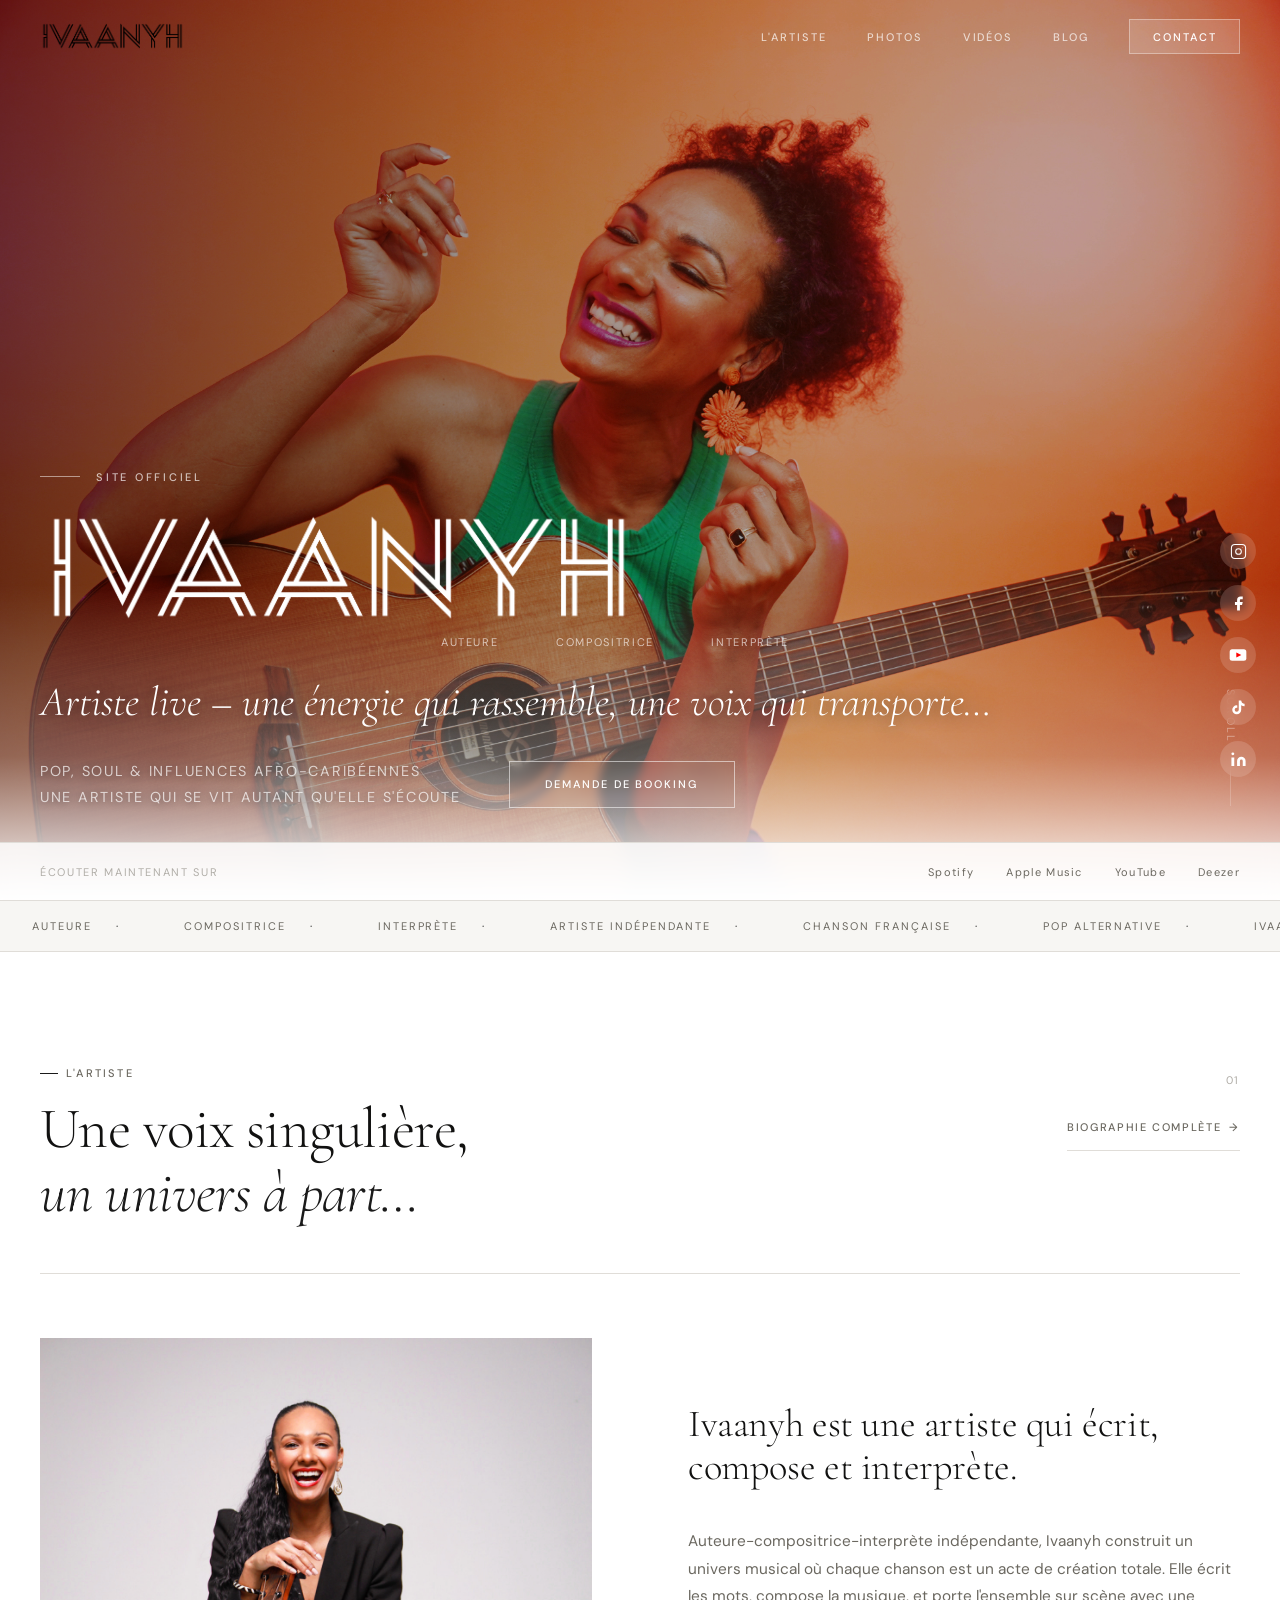
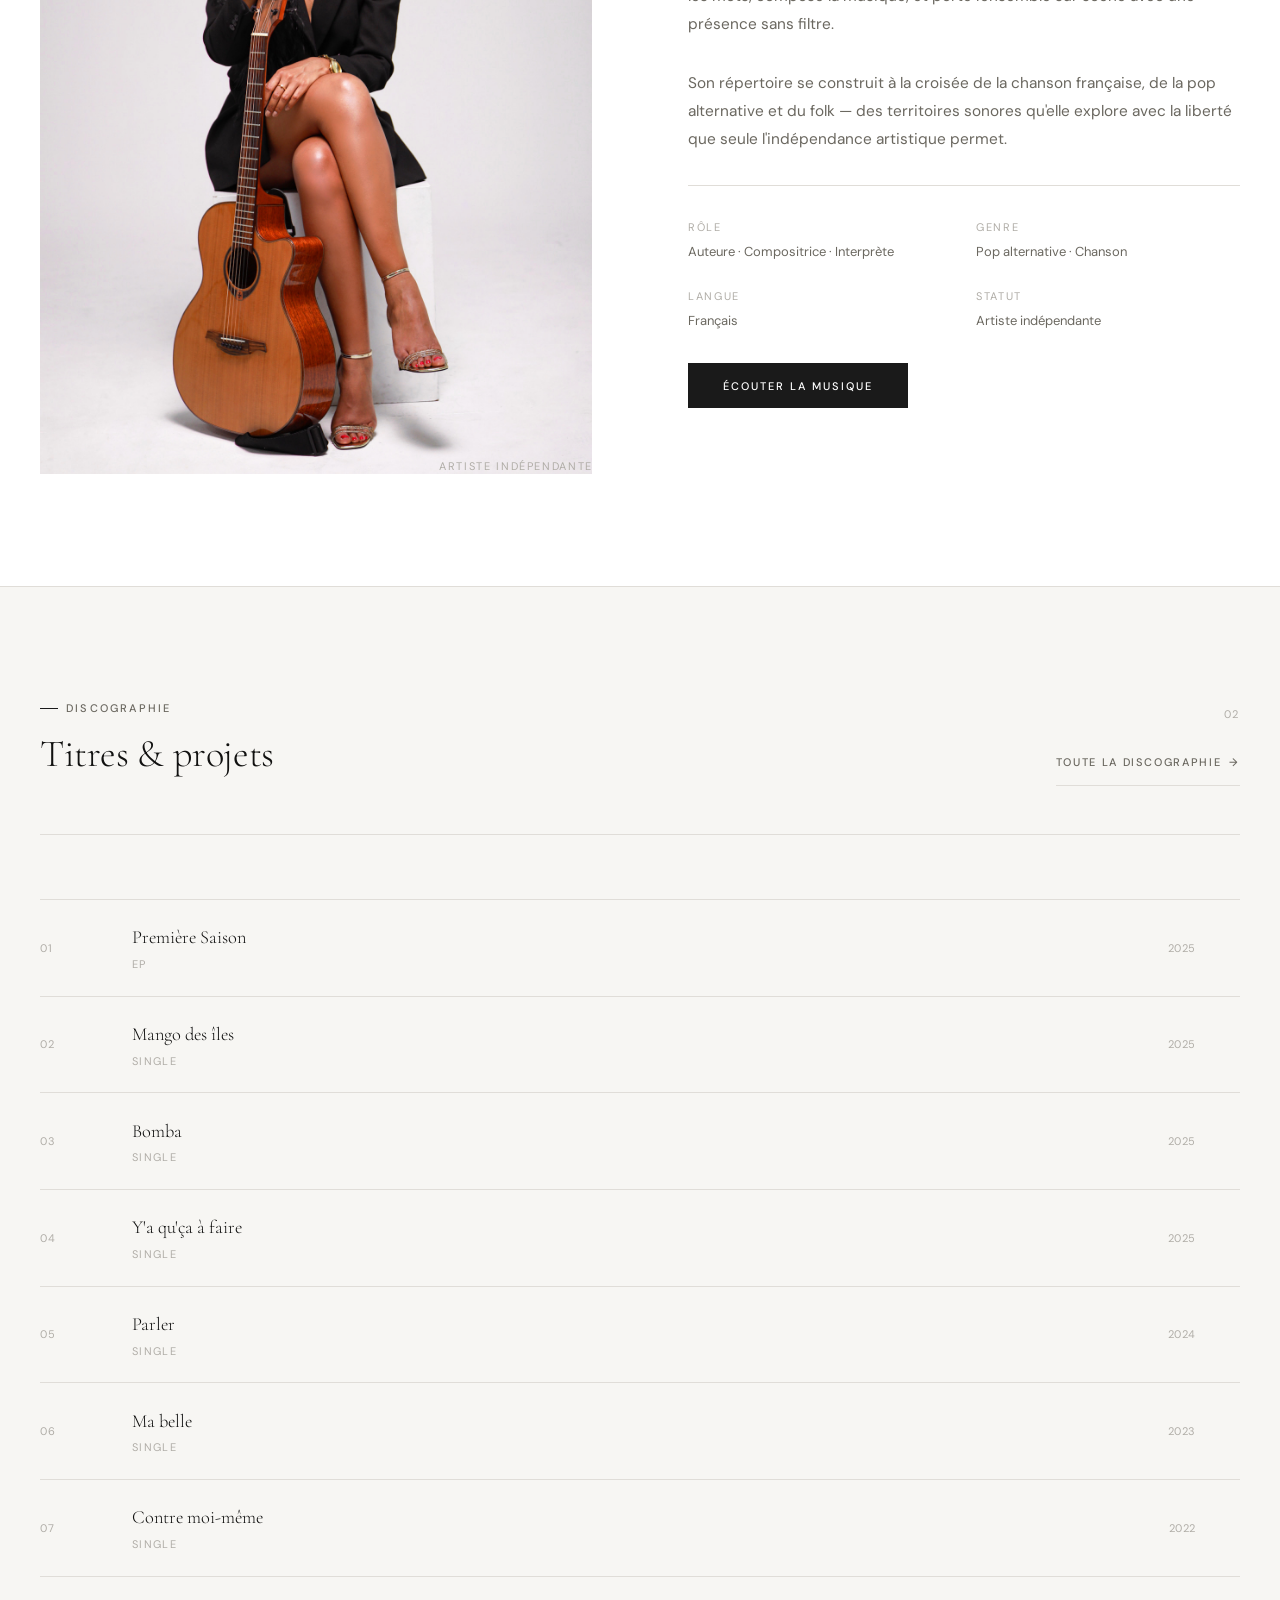
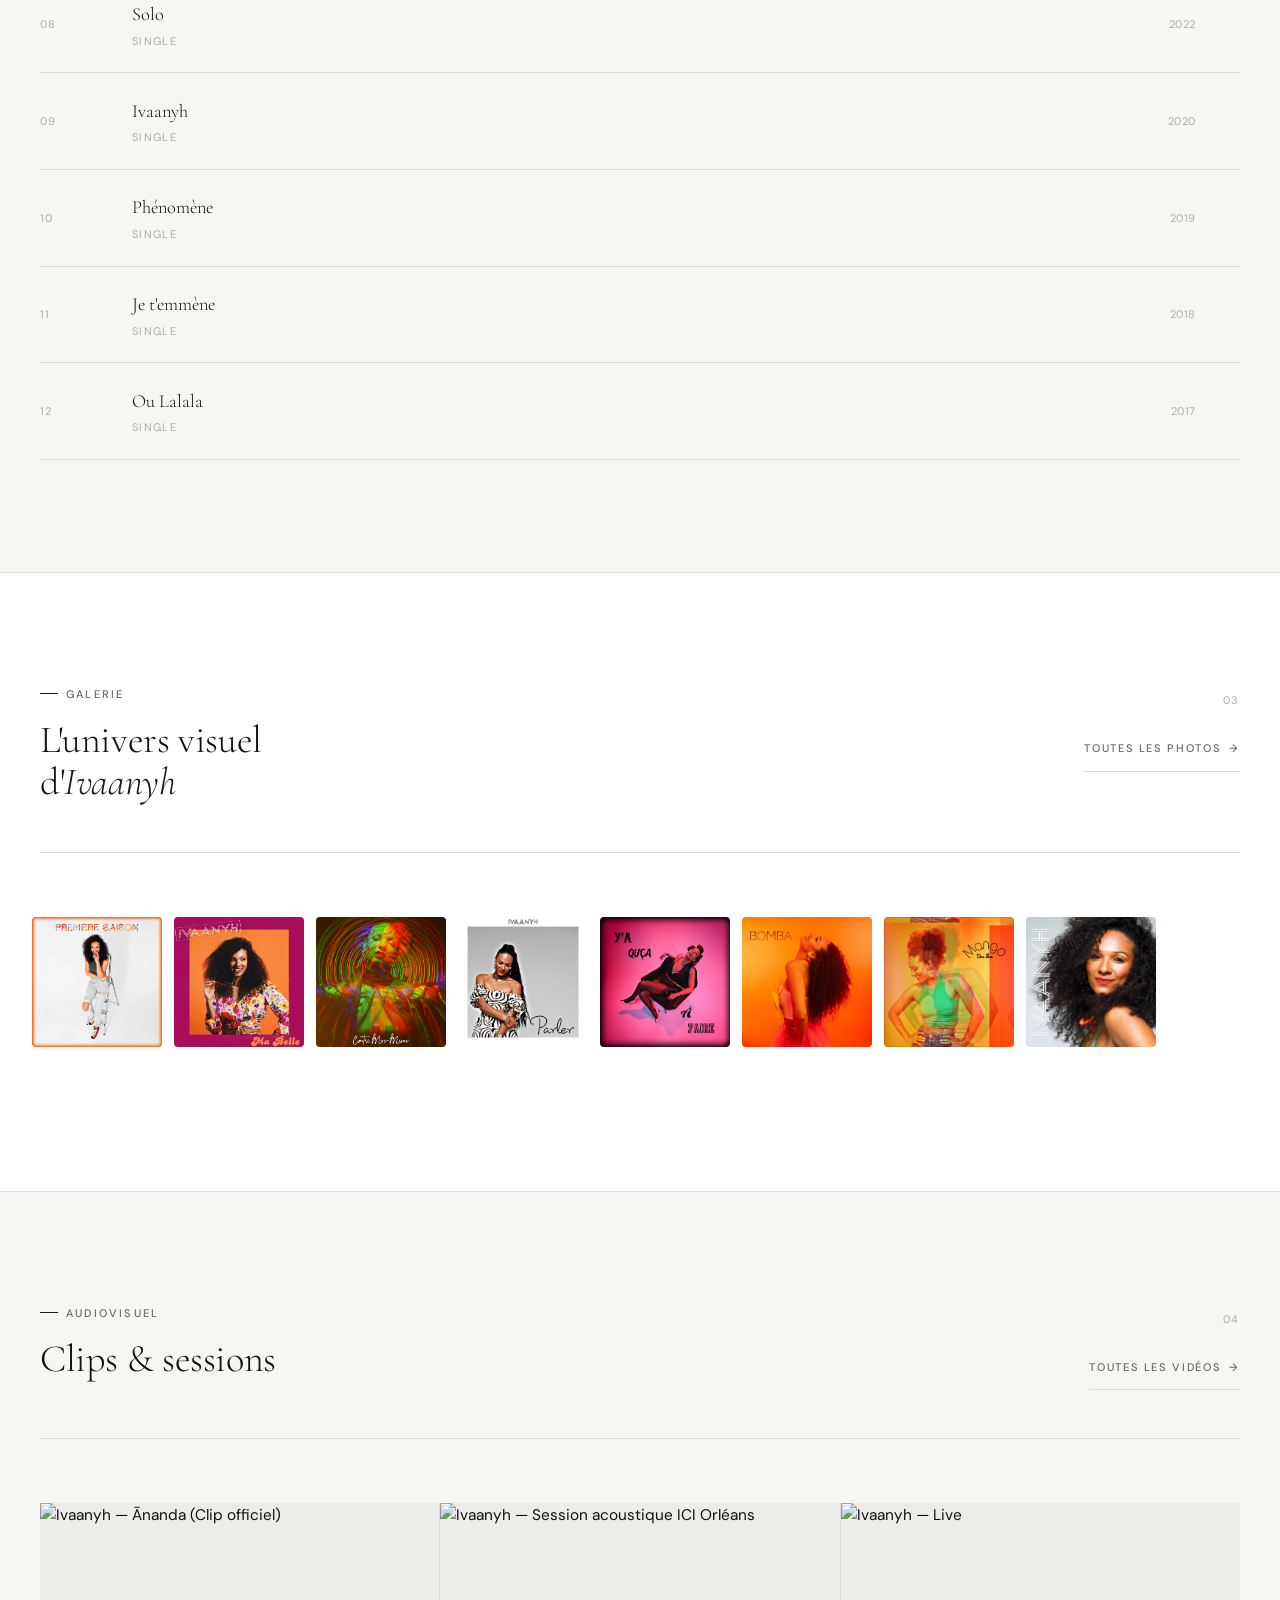
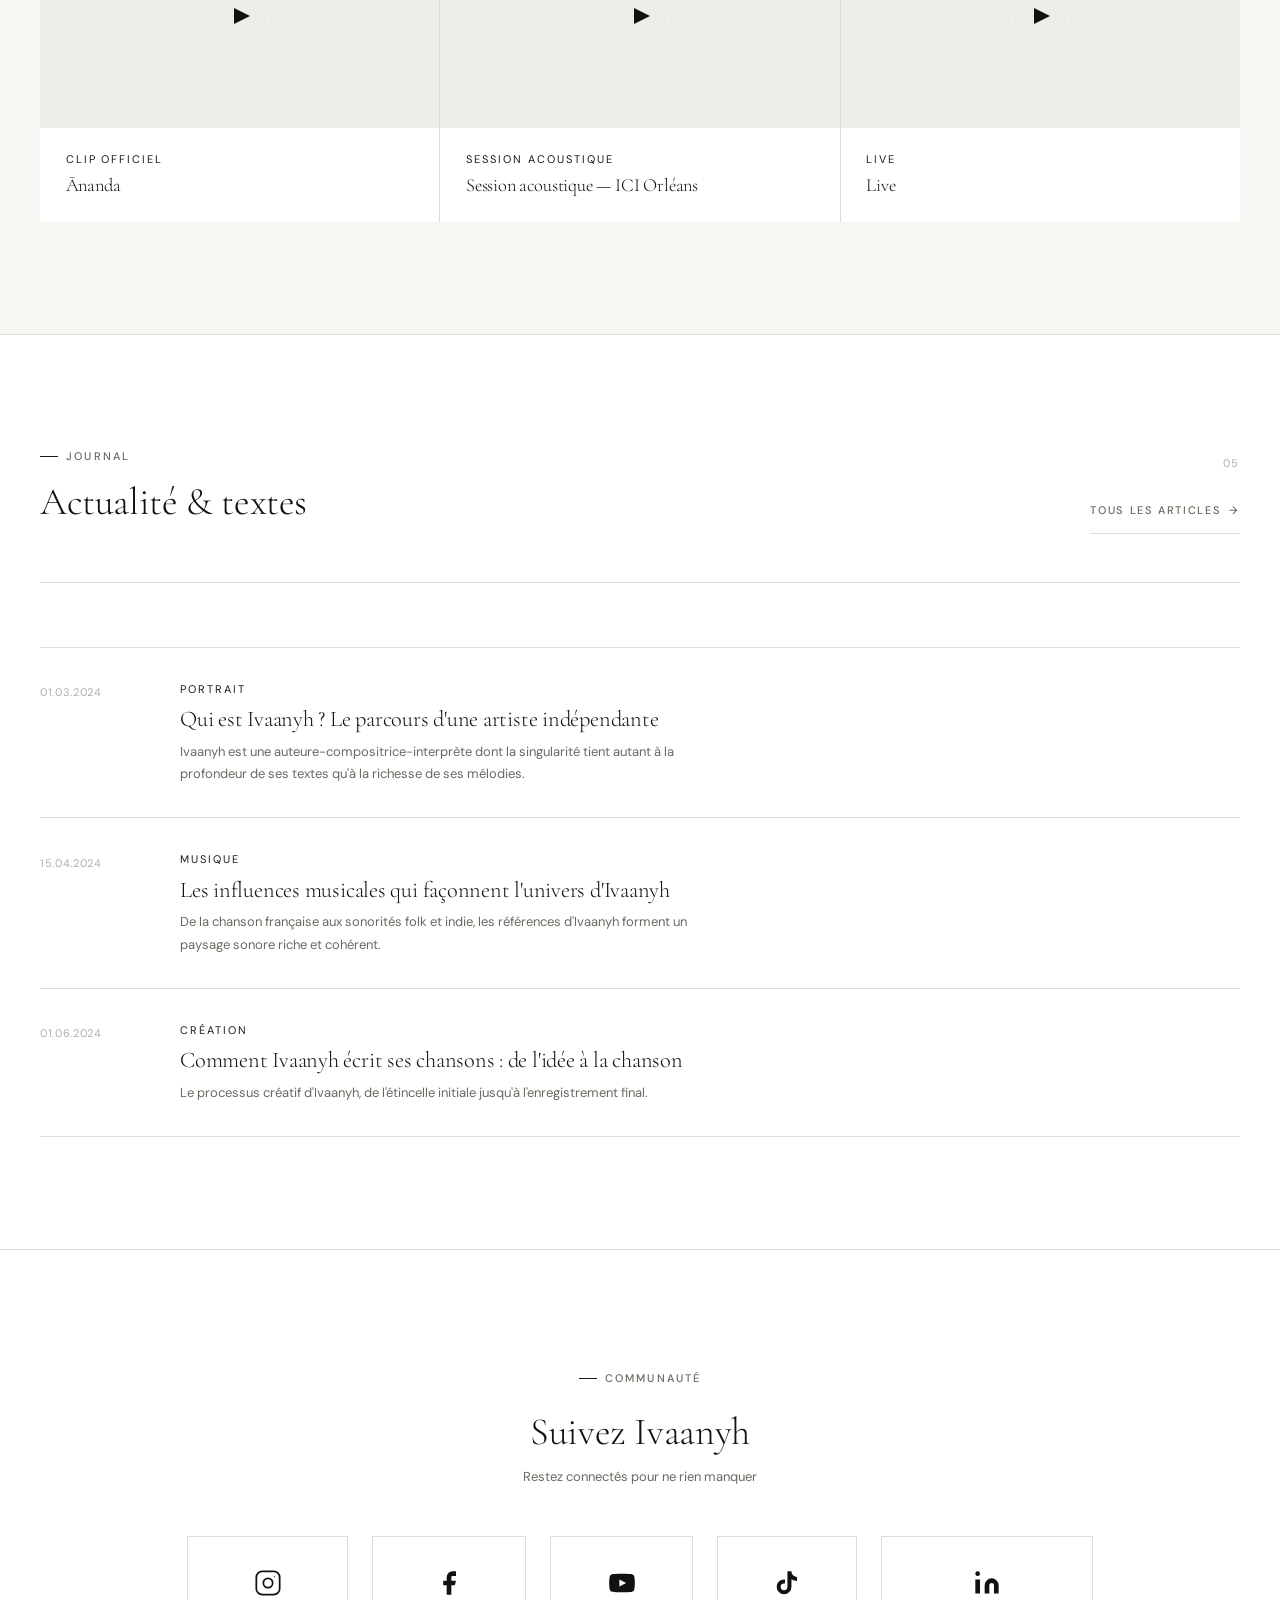
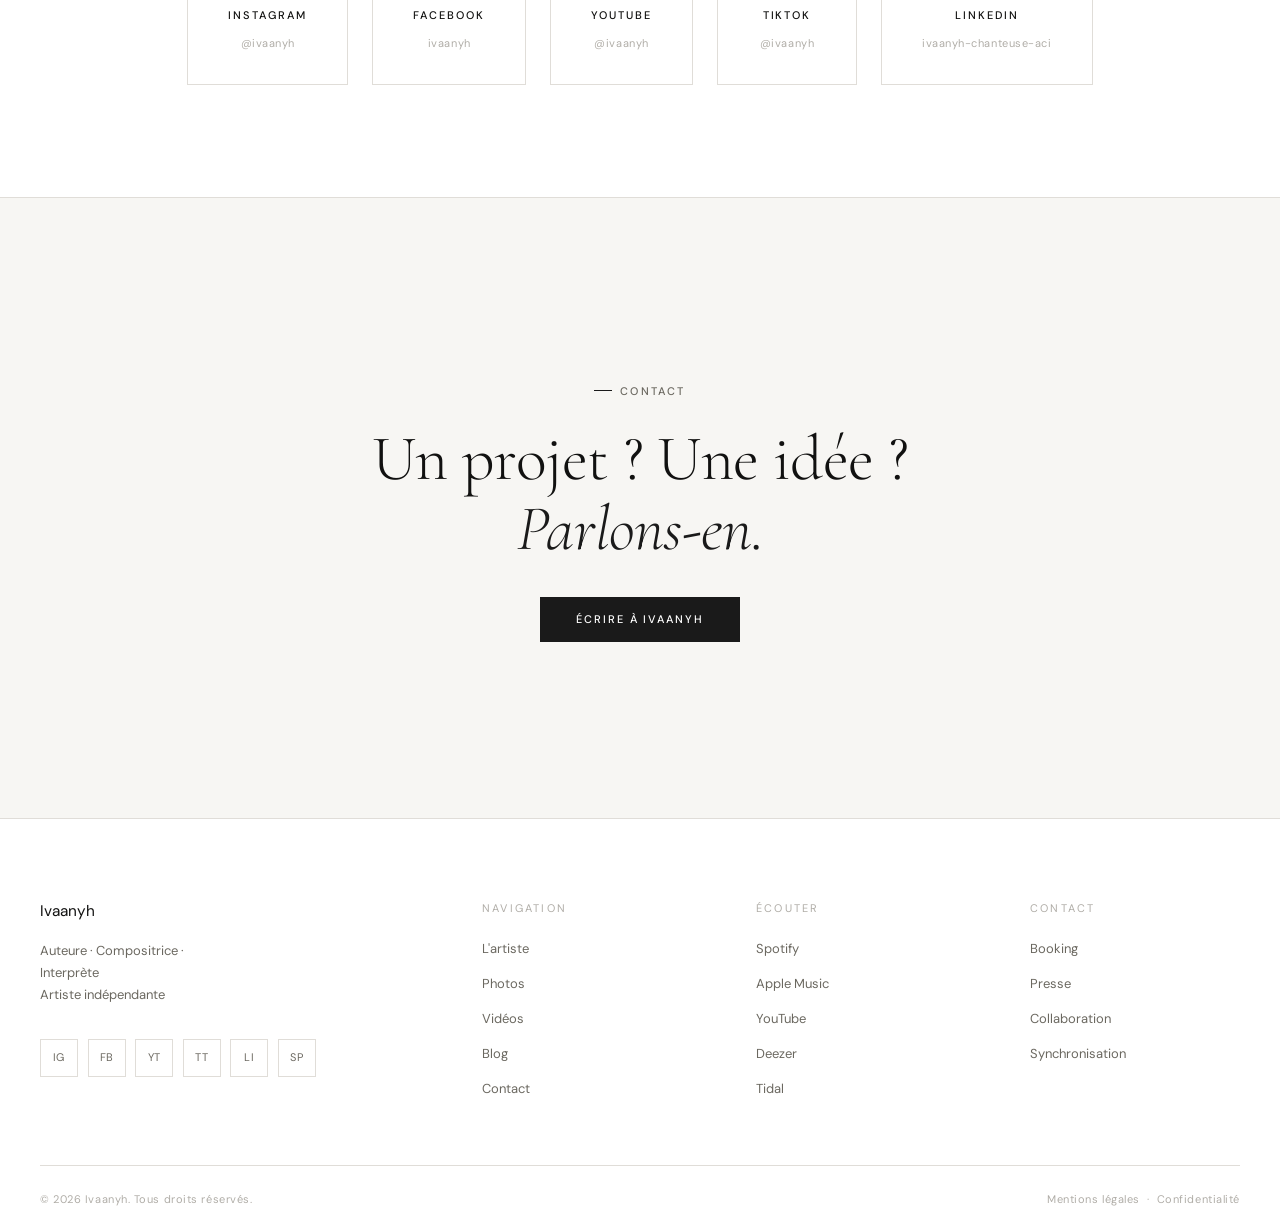
==== commit a2e0cd67: "Hero : role centré pleine largeur, booking à droite du sous-texte" ====
--- a/index.html
+++ b/index.html
@@ -151,11 +151,10 @@
 
         <p class="hero-tagline">Artiste live – une énergie qui rassemble, une voix qui transporte…</p>
 
-        <div class="hero-cta-wrap">
+        <div class="hero-bottom">
+          <p class="hero-sub">Pop, soul &amp; influences afro-caribéennes<br>Une artiste qui se vit autant qu'elle s'écoute</p>
           <a href="about.html#contact" class="btn btn-hero">Demande de booking</a>
         </div>
-
-        <p class="hero-sub">Pop, soul &amp; influences afro-caribéennes<br>Une artiste qui se vit autant qu'elle s'écoute</p>
       </div>
 
       <div class="hero-side" aria-hidden="true">
--- a/assets/css/layout.css
+++ b/assets/css/layout.css
@@ -224,9 +224,7 @@
 
 /* Dans le héro : logo image à la place du texte */
 .hero-brand {
-  display: inline-flex;
-  flex-direction: column;
-  align-items: center;
+  display: block;
   margin-bottom: 1.4rem;
 }
 .hero-name {
@@ -251,10 +249,12 @@
   margin-bottom: 0;
   line-height: 1.35;
 }
-.hero-cta-wrap {
-  margin-top: 1.6rem;
-  margin-bottom: 1.8rem;
-  text-align: center;
+.hero-bottom {
+  display: flex;
+  align-items: center;
+  gap: 3rem;
+  margin-top: 1.8rem;
+  flex-wrap: wrap;
 }
 .hero-sub {
   font-size: clamp(.75rem, 1.2vw, .9rem);
@@ -281,7 +281,8 @@
   margin-bottom: 0;
   display: flex;
   justify-content: center;
-  gap: clamp(1.2rem, 2.8vw, 2.5rem);
+  gap: clamp(2rem, 4.5vw, 5rem);
+  width: 100%;
 }
 .hero-role span { color: rgba(255,255,255,.65); }
 
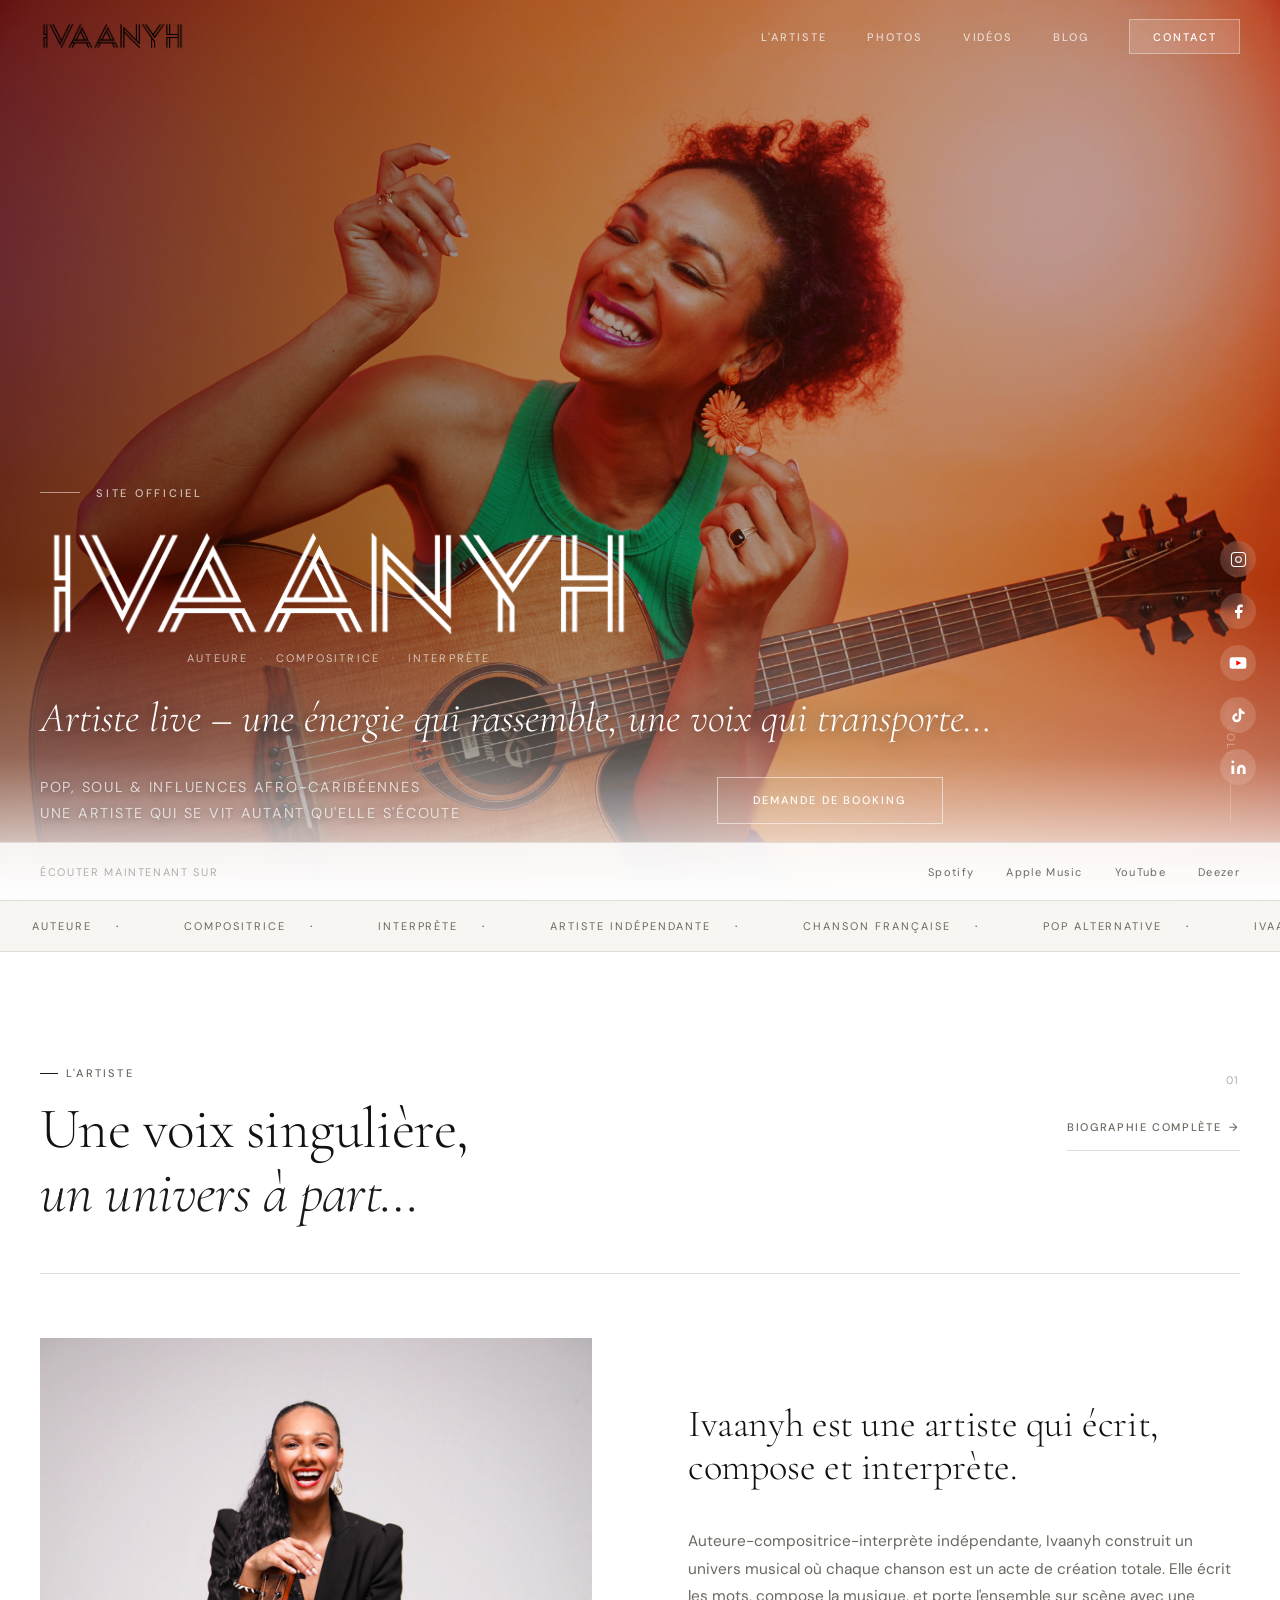
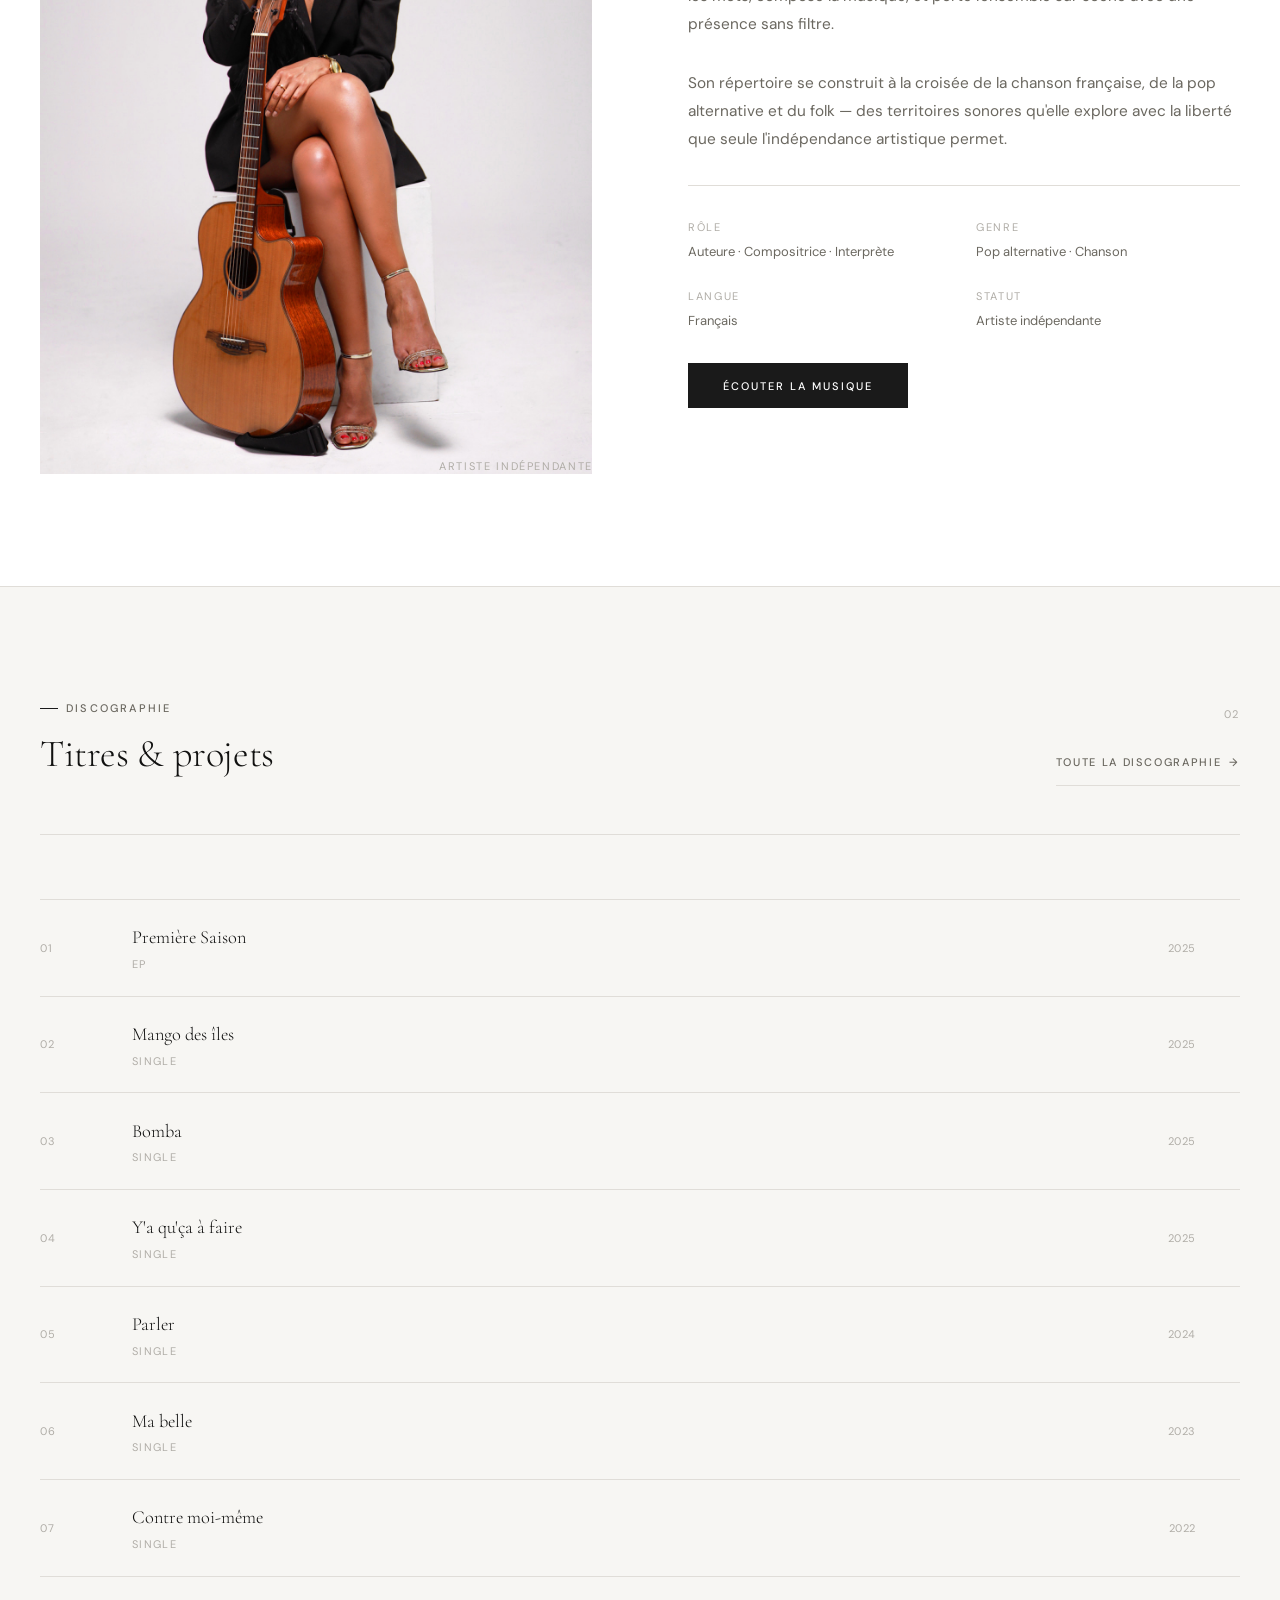
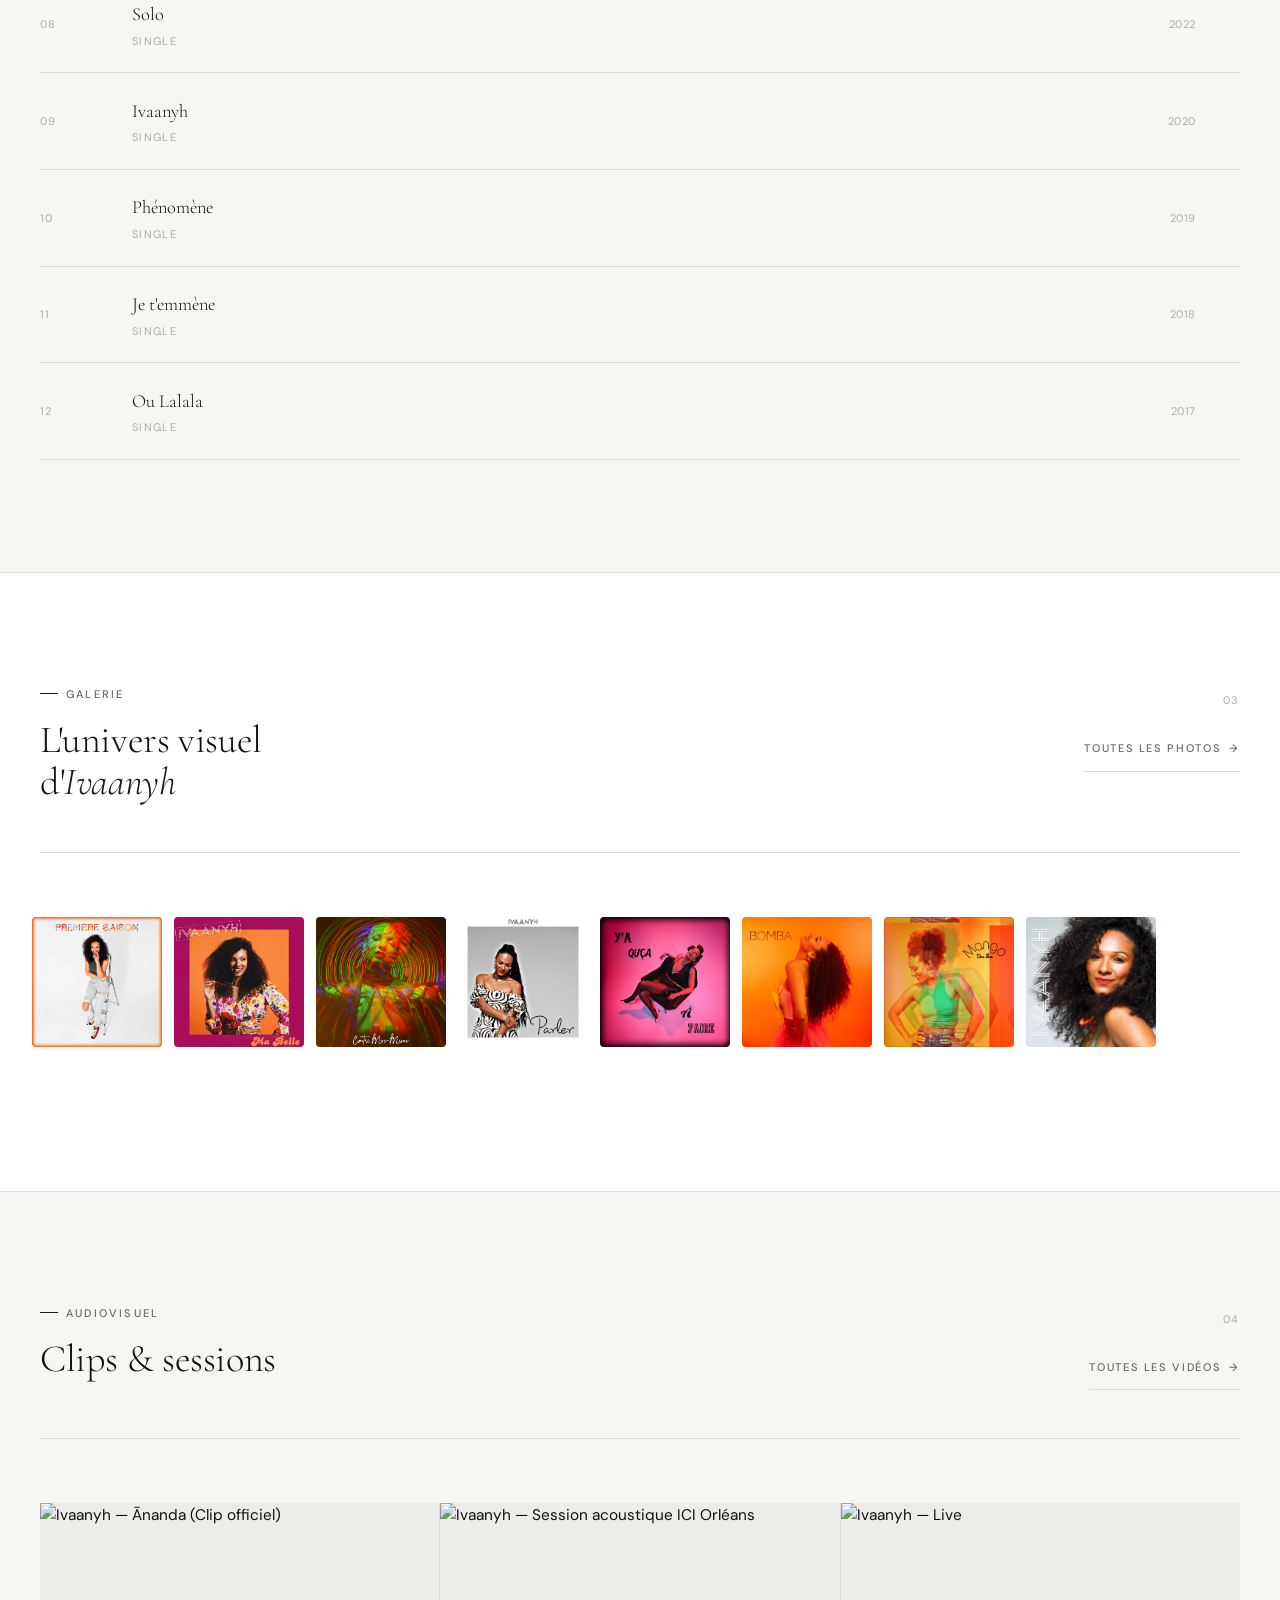
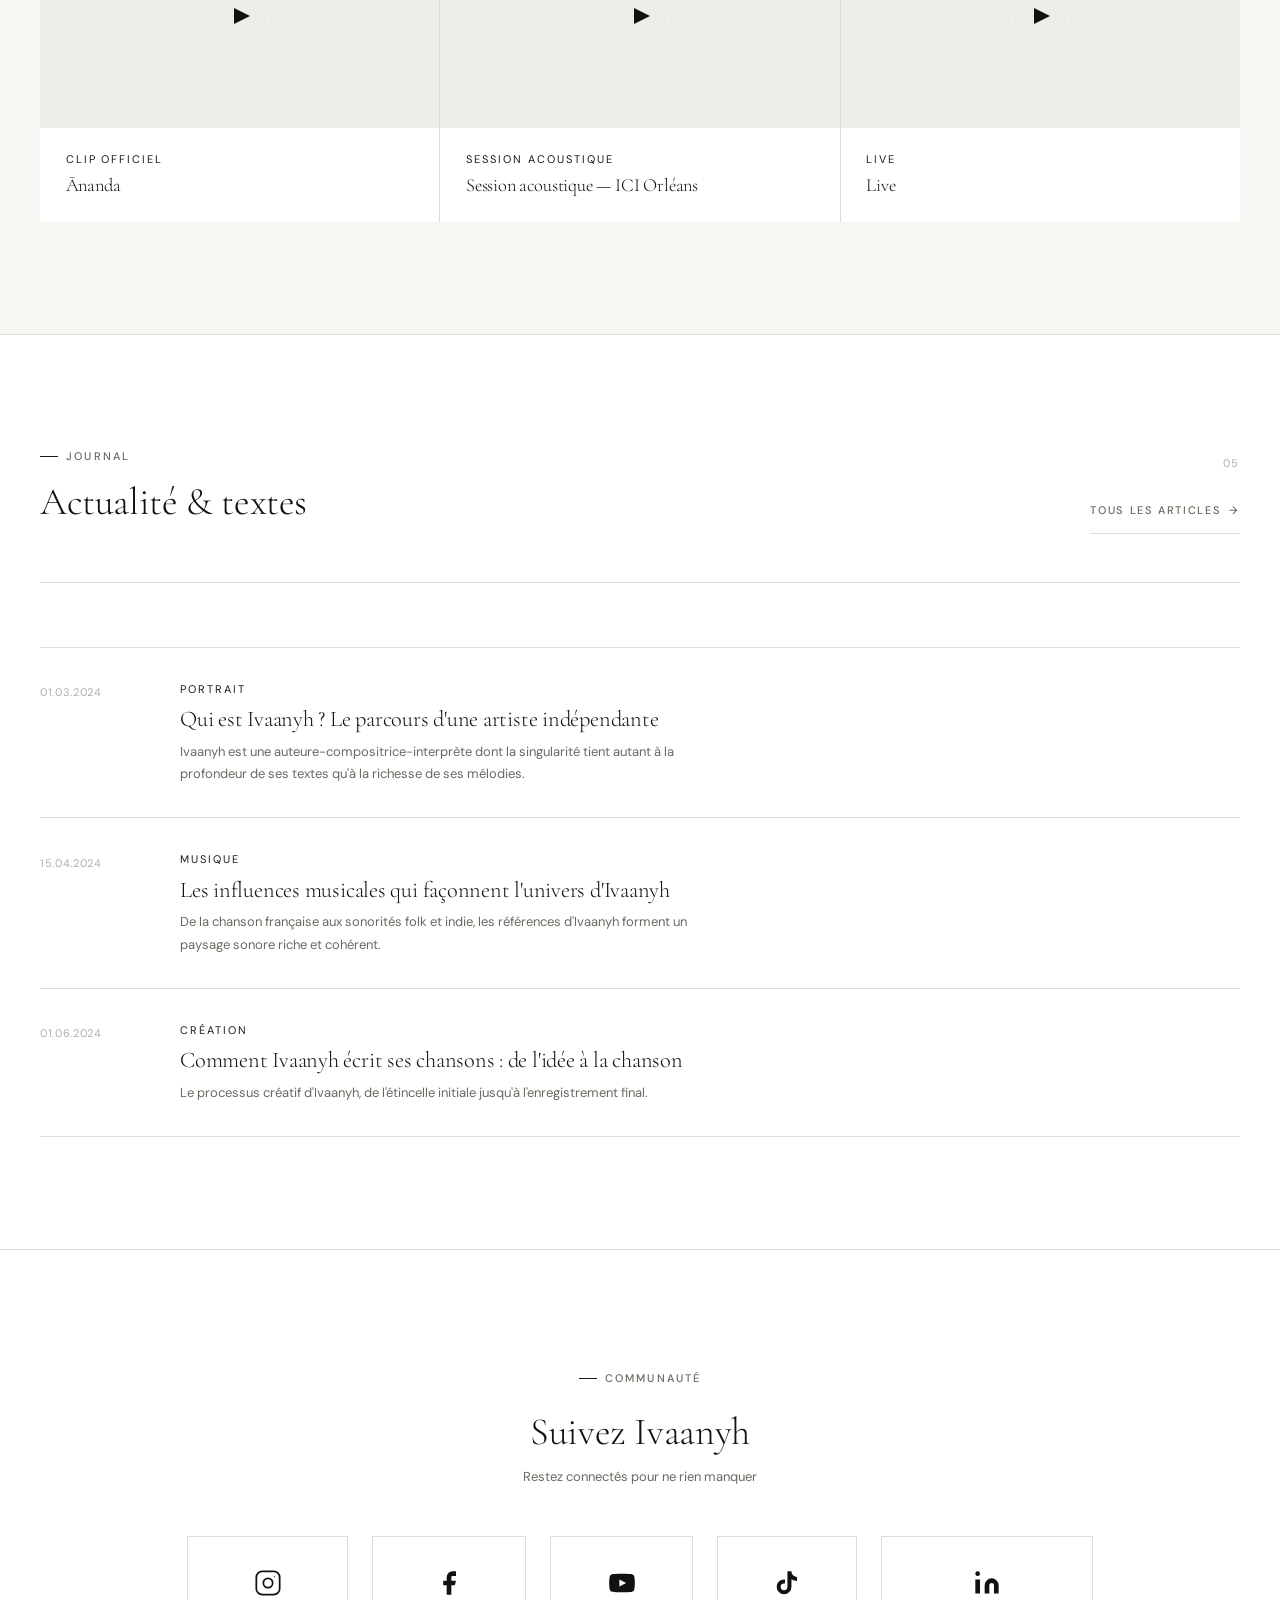
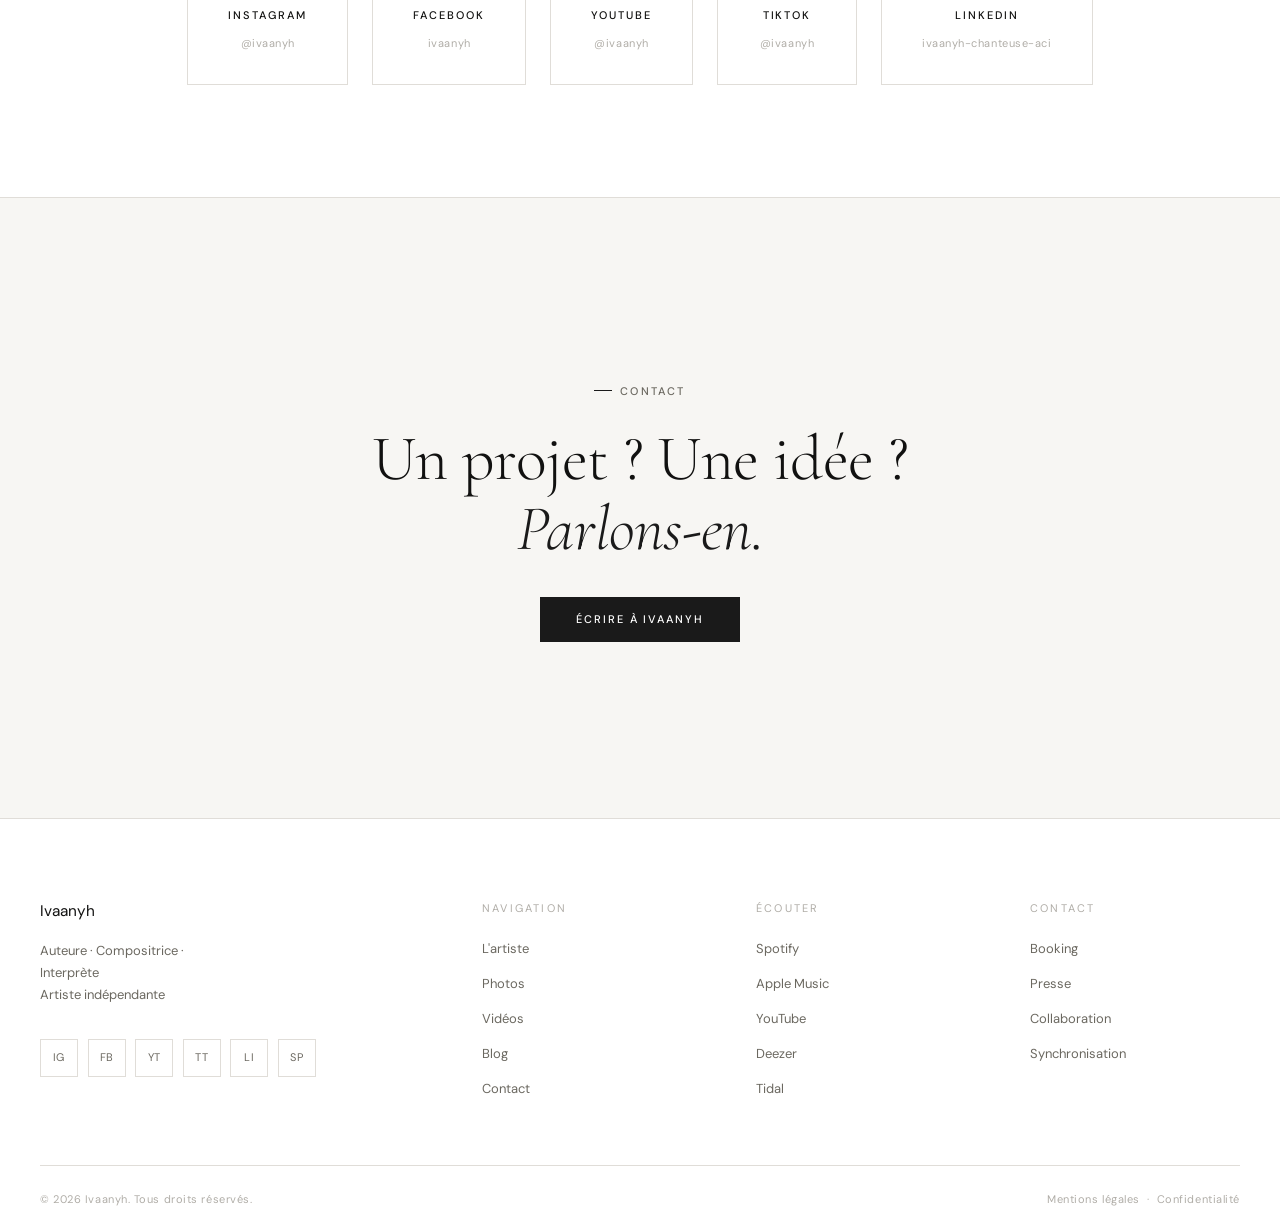
==== commit e77a64e4: "Hero : role revenu style initial avec points, centré sous logo" ====
--- a/index.html
+++ b/index.html
@@ -146,7 +146,7 @@
                  alt="Ivaanyh"
                  class="hero-logo-big">
           </h1>
-          <p class="hero-role"><span>Auteure</span><span>Compositrice</span><span>Interprète</span></p>
+          <p class="hero-role">Auteure <span>·</span> Compositrice <span>·</span> Interprète</p>
         </div>
 
         <p class="hero-tagline">Artiste live – une énergie qui rassemble, une voix qui transporte…</p>
--- a/assets/css/layout.css
+++ b/assets/css/layout.css
@@ -193,7 +193,7 @@
 .hero-body {
   position: relative;
   z-index: 1;
-  padding: 0 2.5rem 2rem;
+  padding: 0 2.5rem 1rem;
   display: grid;
   grid-template-columns: 1fr auto;
   align-items: flex-end;
@@ -224,7 +224,9 @@
 
 /* Dans le héro : logo image à la place du texte */
 .hero-brand {
-  display: block;
+  display: inline-flex;
+  flex-direction: column;
+  align-items: stretch;
   margin-bottom: 1.4rem;
 }
 .hero-name {
@@ -252,9 +254,12 @@
 .hero-bottom {
   display: flex;
   align-items: center;
-  gap: 3rem;
+  gap: 0;
   margin-top: 1.8rem;
   flex-wrap: wrap;
+}
+.hero-bottom .btn-hero {
+  margin-left: clamp(5rem, 20vw, 26rem);
 }
 .hero-sub {
   font-size: clamp(.75rem, 1.2vw, .9rem);
@@ -275,16 +280,14 @@
 }
 .hero-role {
   font-size: var(--xs);
-  letter-spacing: .15em;
+  letter-spacing: .2em;
   text-transform: uppercase;
   color: rgba(255,255,255,.65);
   margin-bottom: 0;
-  display: flex;
-  justify-content: center;
-  gap: clamp(2rem, 4.5vw, 5rem);
+  text-align: center;
   width: 100%;
 }
-.hero-role span { color: rgba(255,255,255,.65); }
+.hero-role span { color: rgba(255,255,255,.4); margin: 0 .4rem; }
 
 /* Colonne droite héro */
 .hero-side {
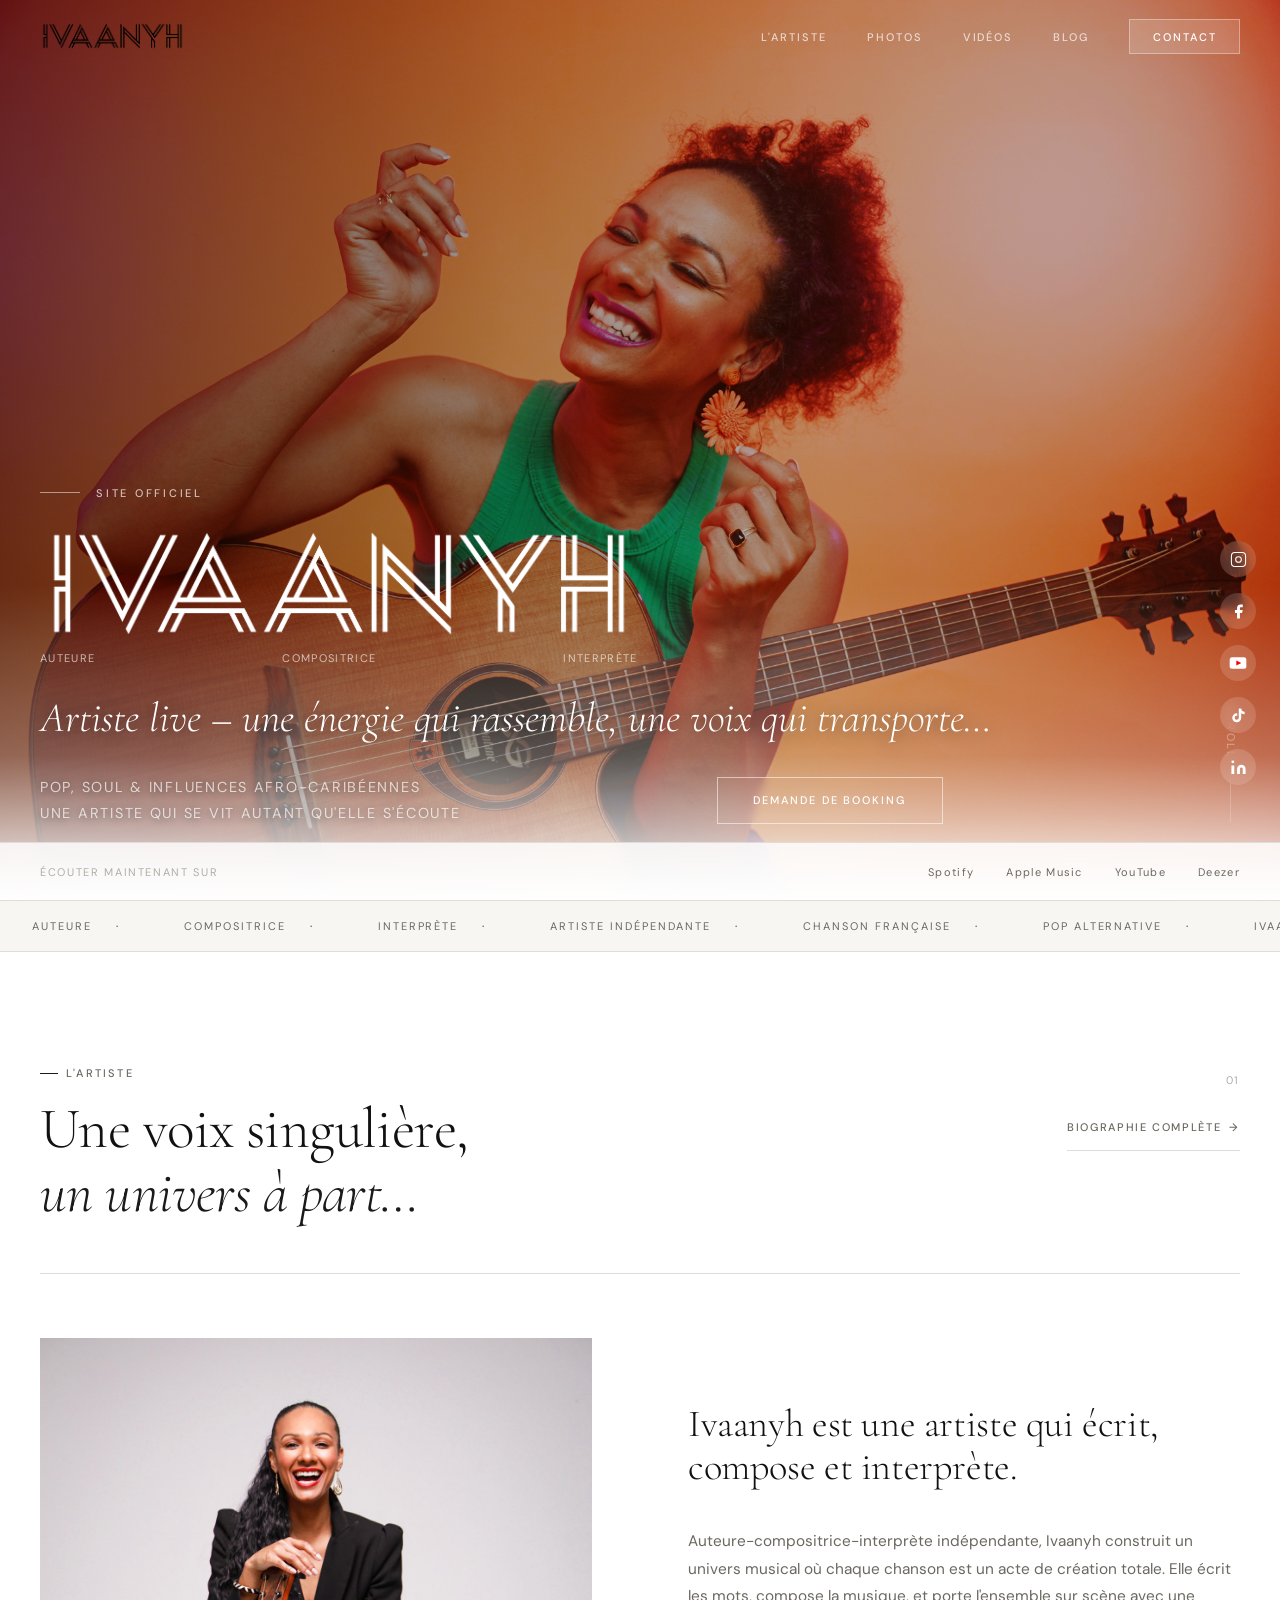
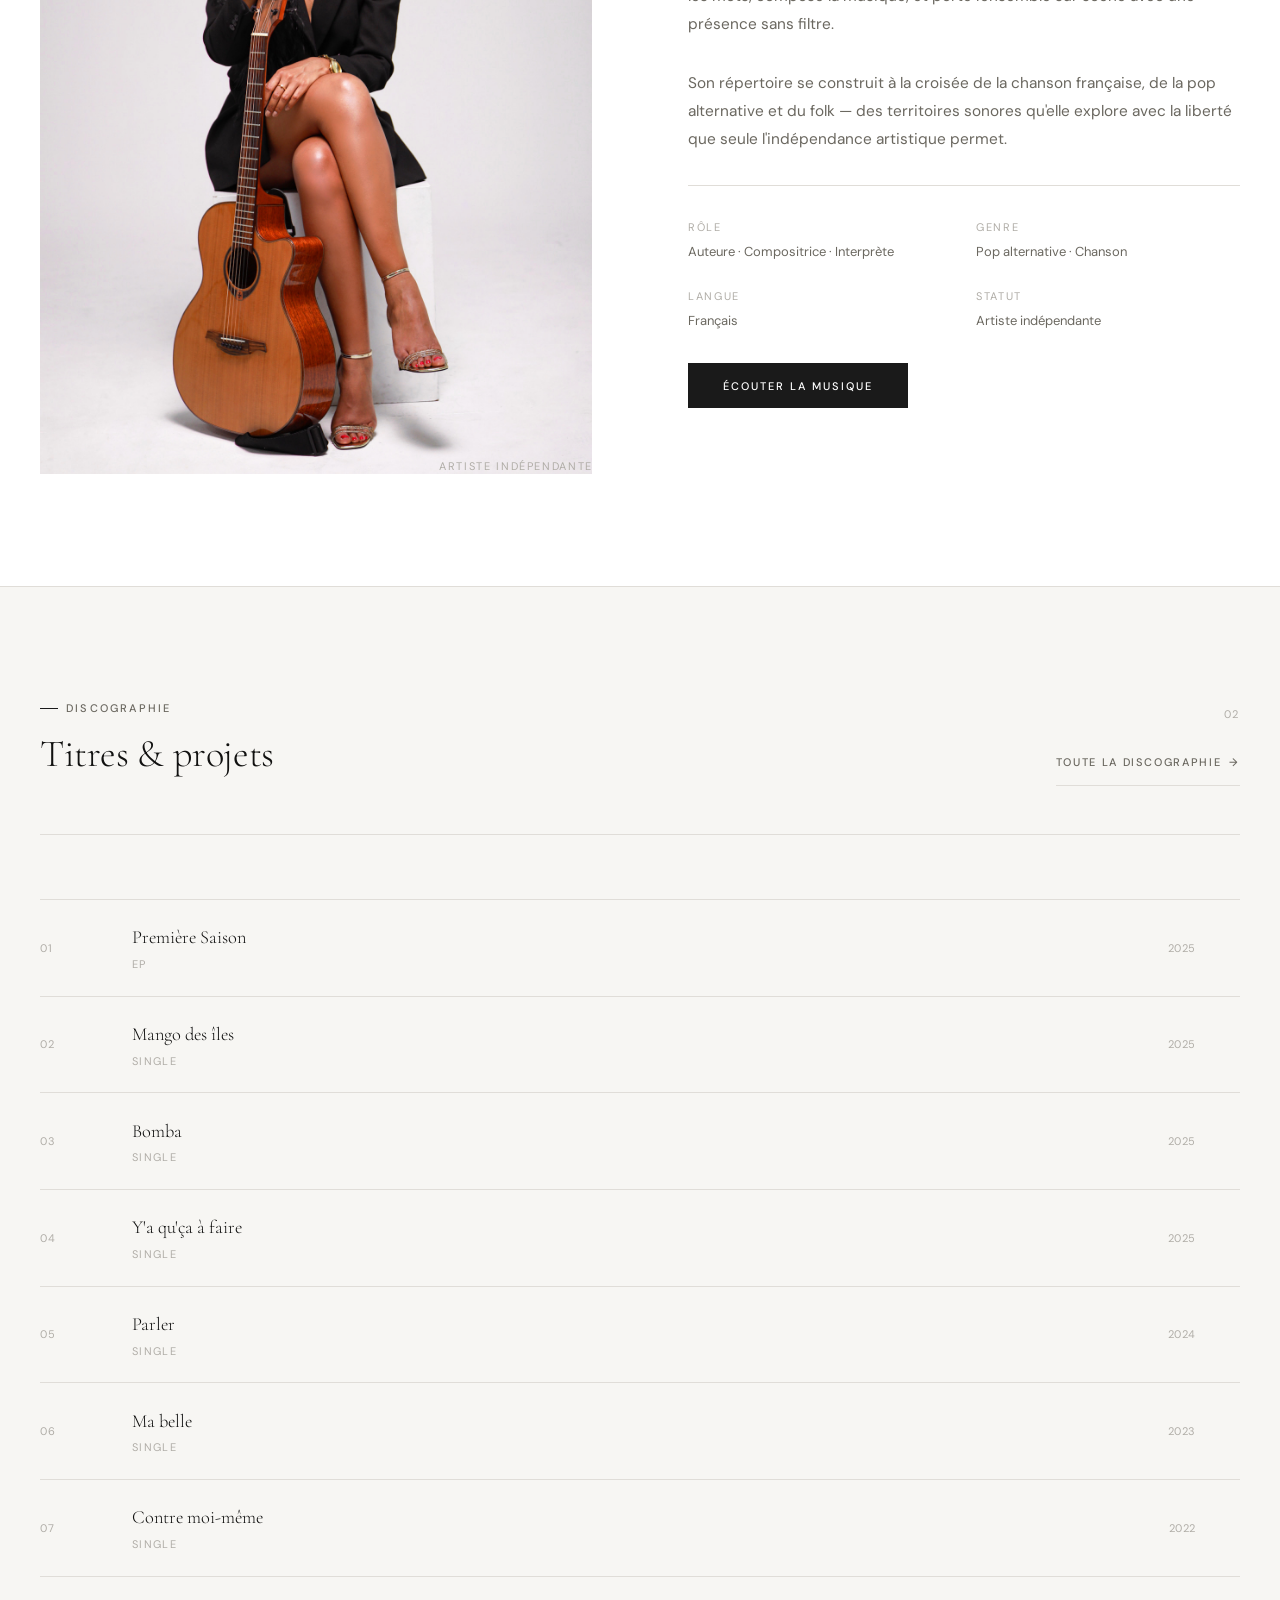
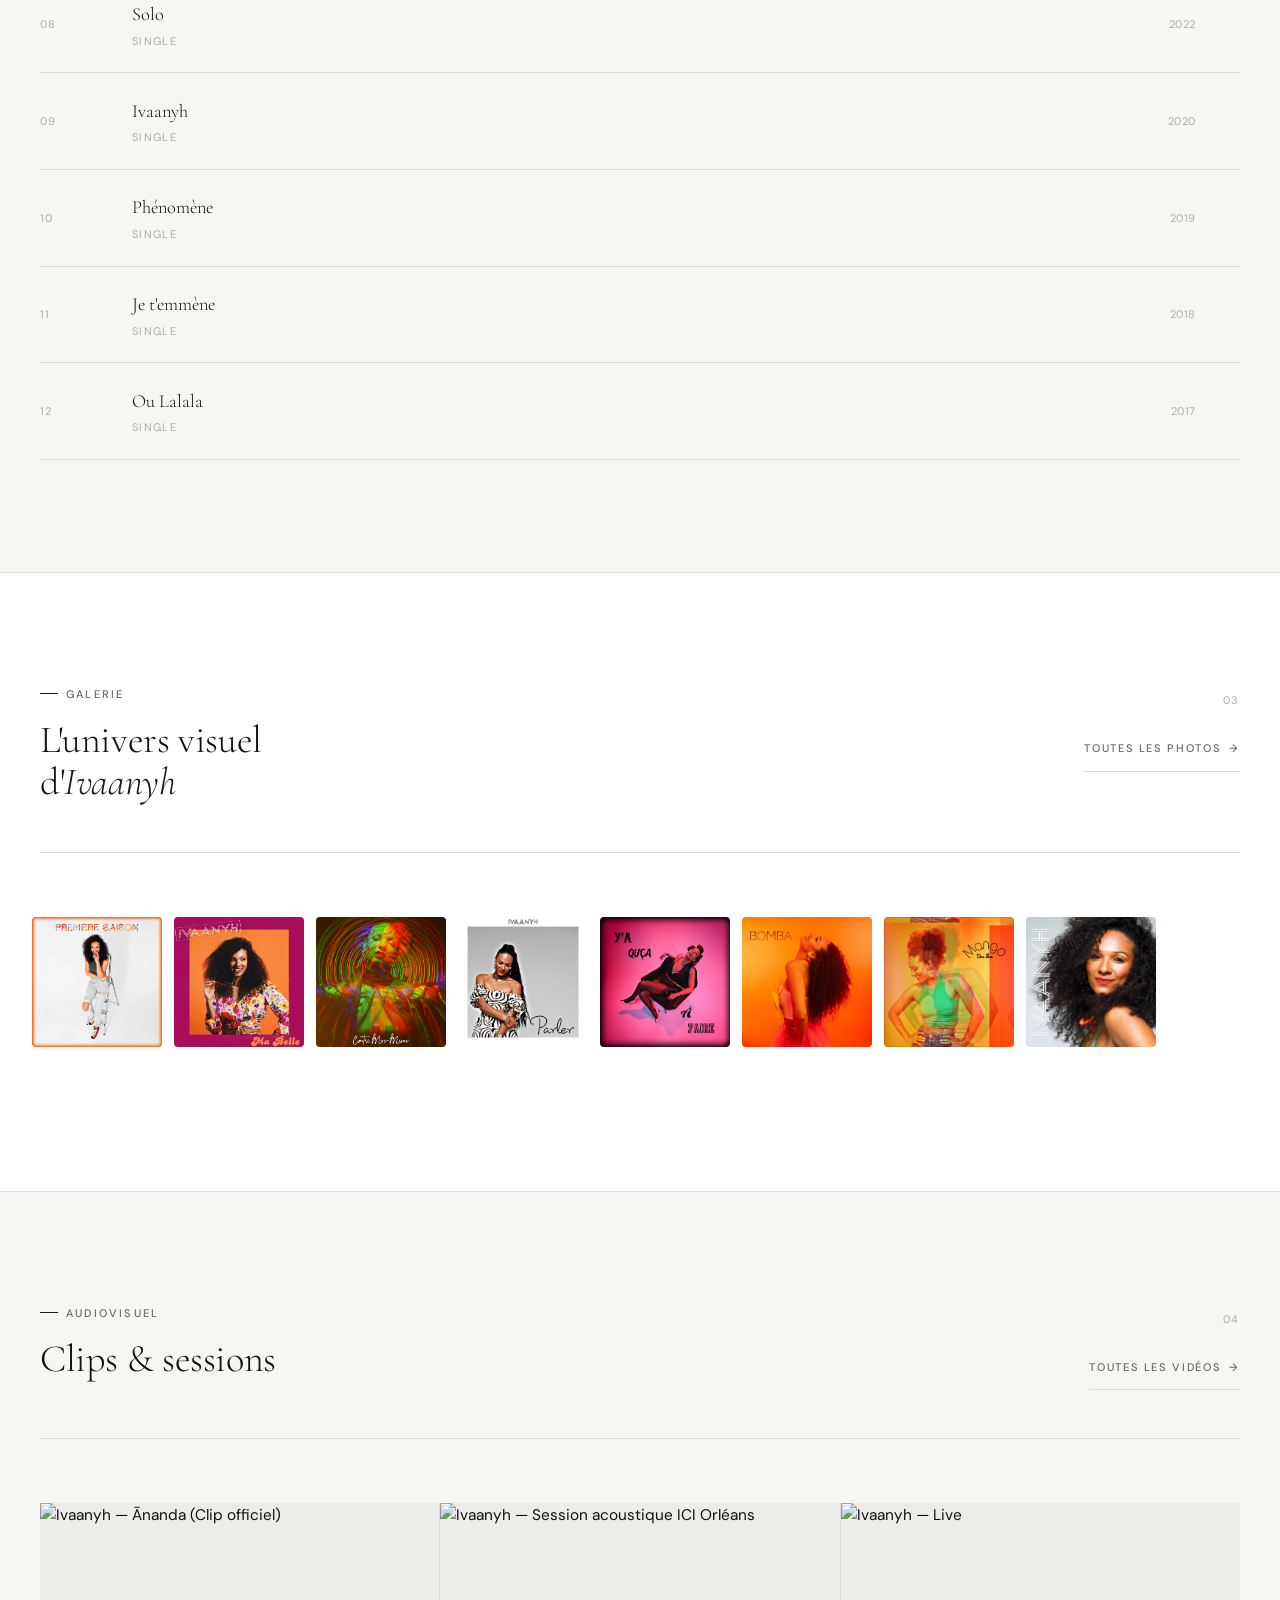
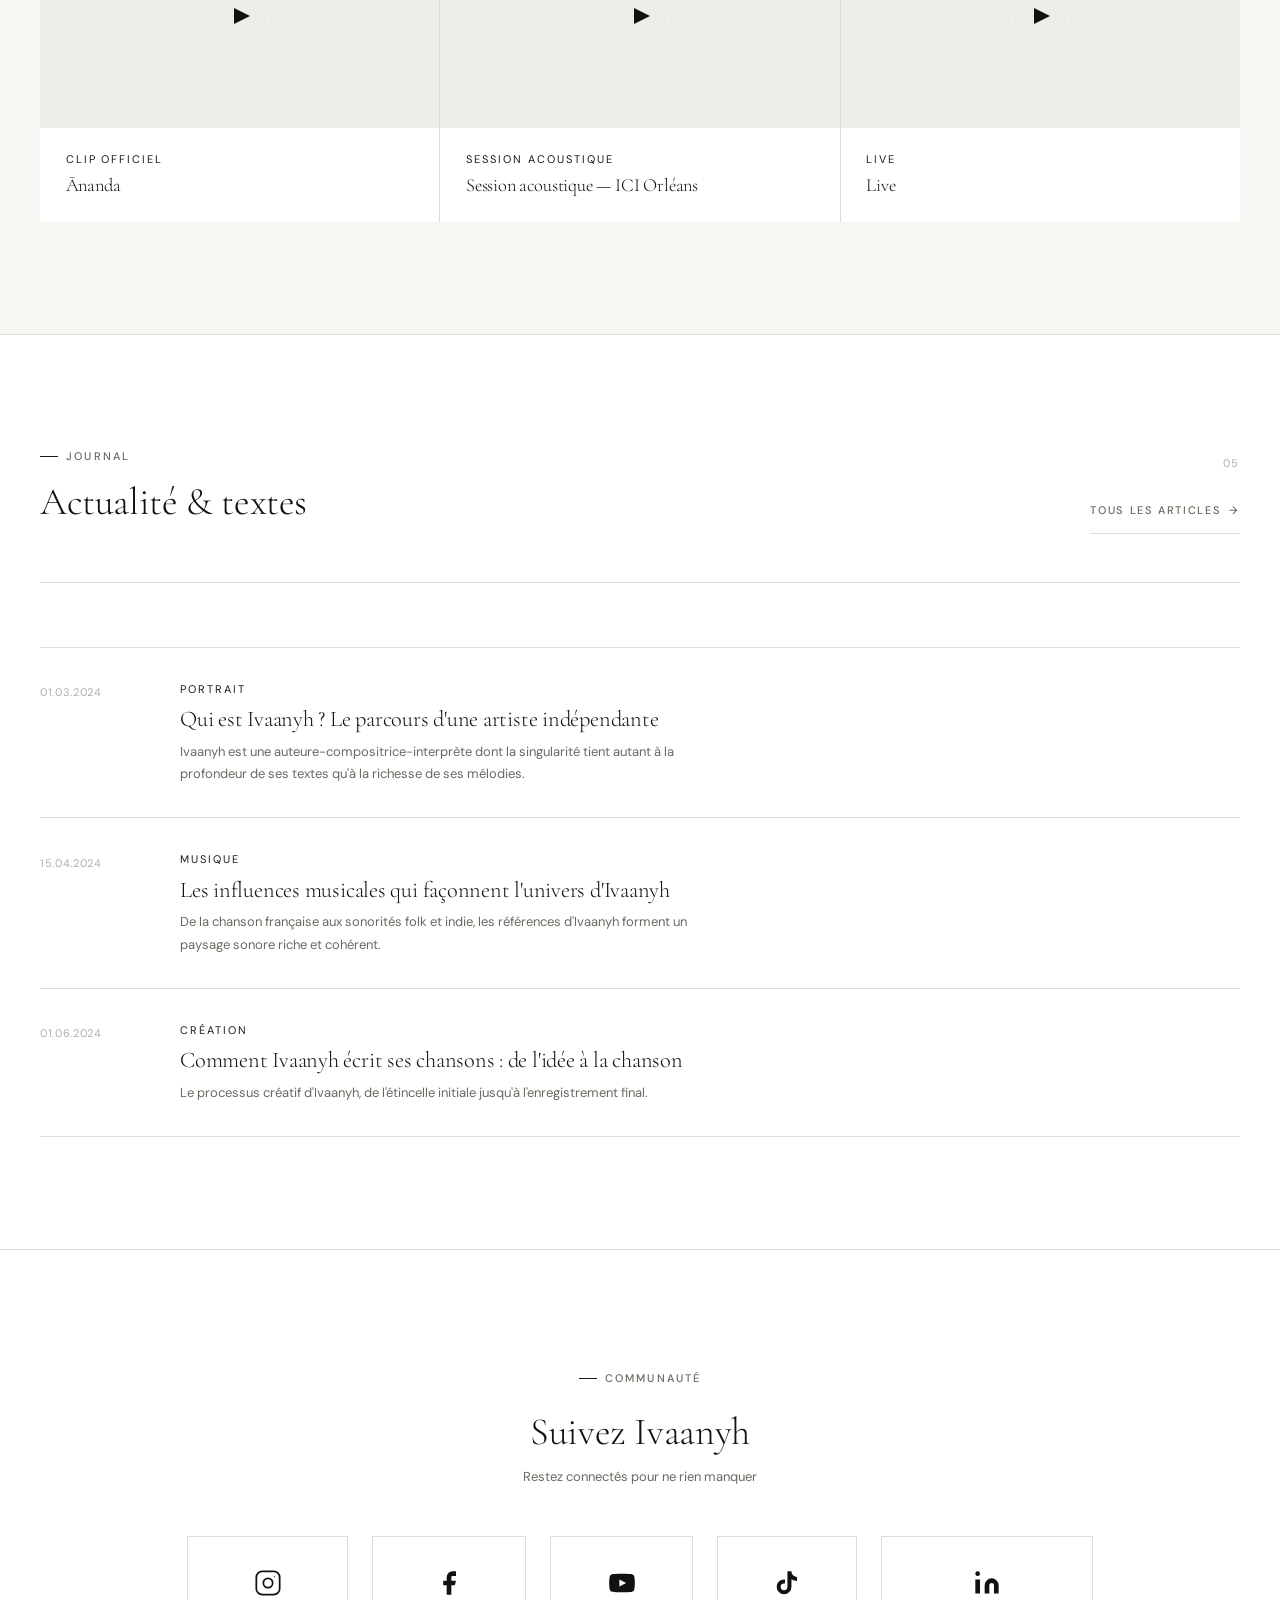
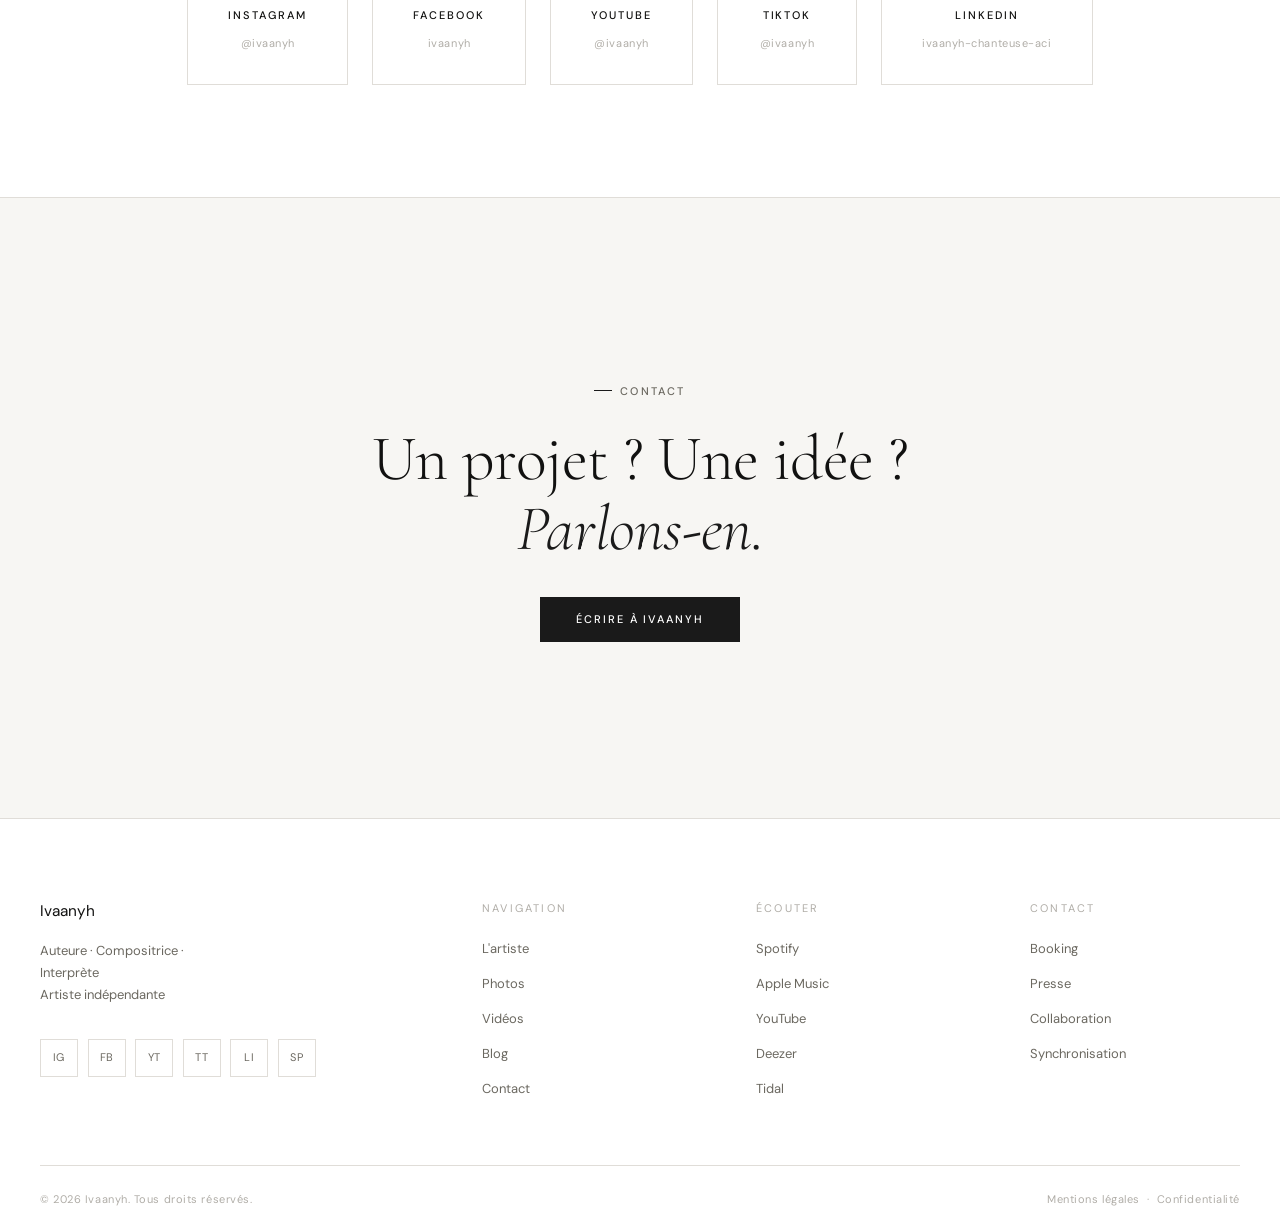
==== commit 779d9501: "Hero : role space-between sur largeur du logo comme capture" ====
--- a/index.html
+++ b/index.html
@@ -146,7 +146,7 @@
                  alt="Ivaanyh"
                  class="hero-logo-big">
           </h1>
-          <p class="hero-role">Auteure <span>·</span> Compositrice <span>·</span> Interprète</p>
+          <p class="hero-role"><span>Auteure</span><span>Compositrice</span><span>Interprète</span></p>
         </div>
 
         <p class="hero-tagline">Artiste live – une énergie qui rassemble, une voix qui transporte…</p>
--- a/assets/css/layout.css
+++ b/assets/css/layout.css
@@ -227,6 +227,7 @@
   display: inline-flex;
   flex-direction: column;
   align-items: stretch;
+  max-width: 75vw;
   margin-bottom: 1.4rem;
 }
 .hero-name {
@@ -280,14 +281,15 @@
 }
 .hero-role {
   font-size: var(--xs);
-  letter-spacing: .2em;
+  letter-spacing: .12em;
   text-transform: uppercase;
   color: rgba(255,255,255,.65);
   margin-bottom: 0;
-  text-align: center;
+  display: flex;
+  justify-content: space-between;
   width: 100%;
 }
-.hero-role span { color: rgba(255,255,255,.4); margin: 0 .4rem; }
+.hero-role span { color: rgba(255,255,255,.65); }
 
 /* Colonne droite héro */
 .hero-side {
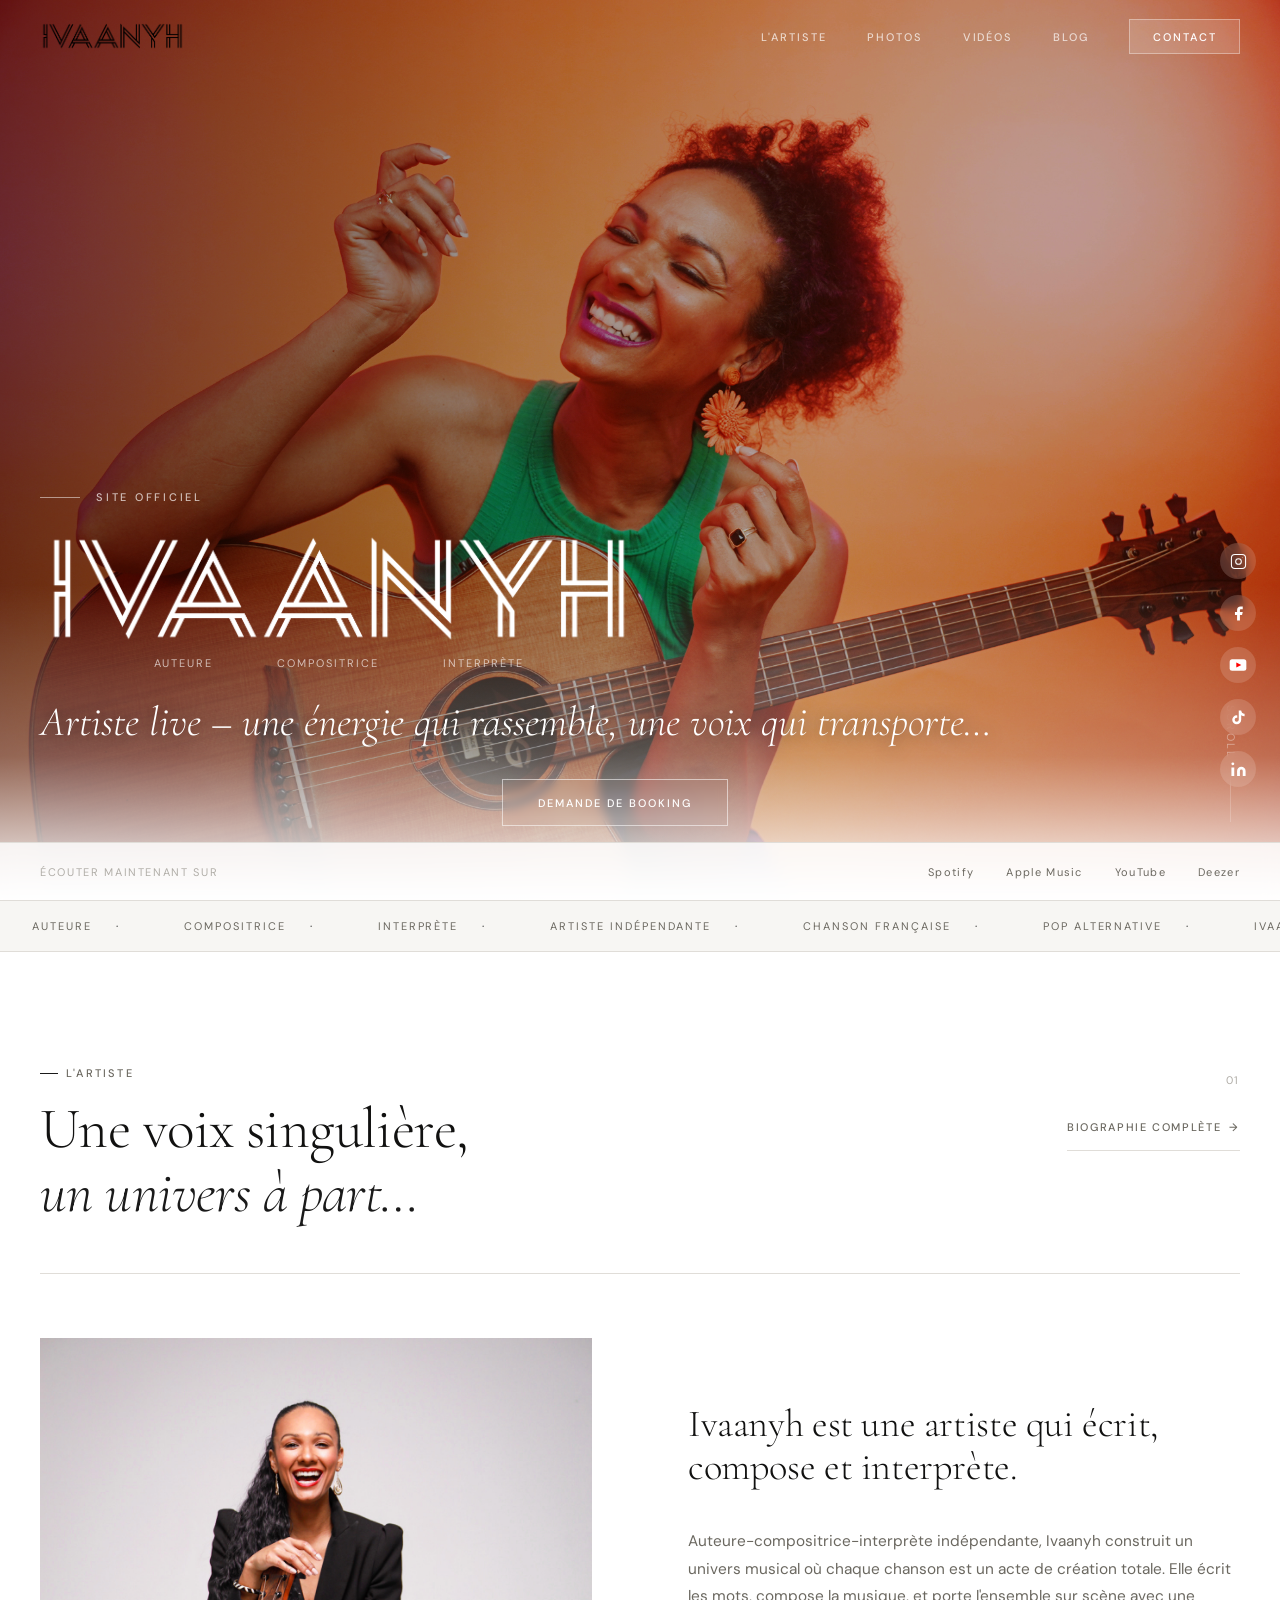
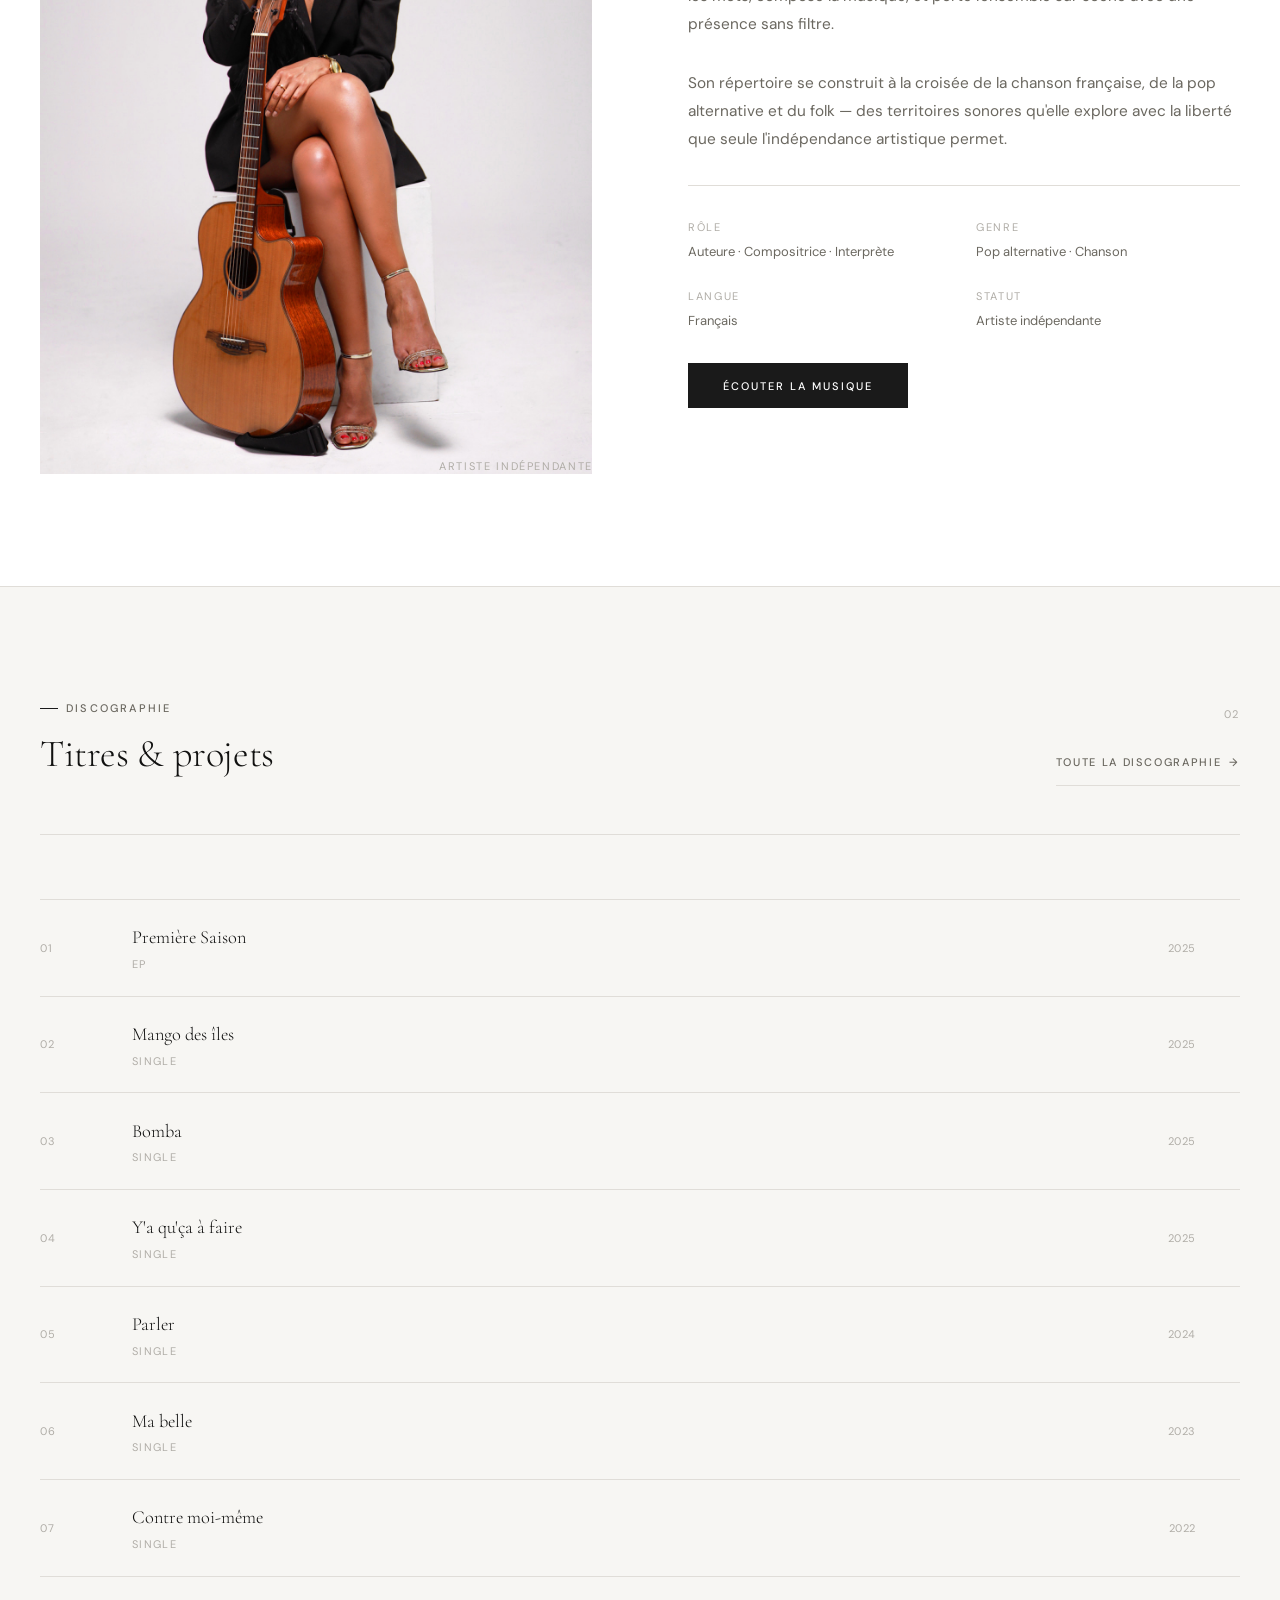
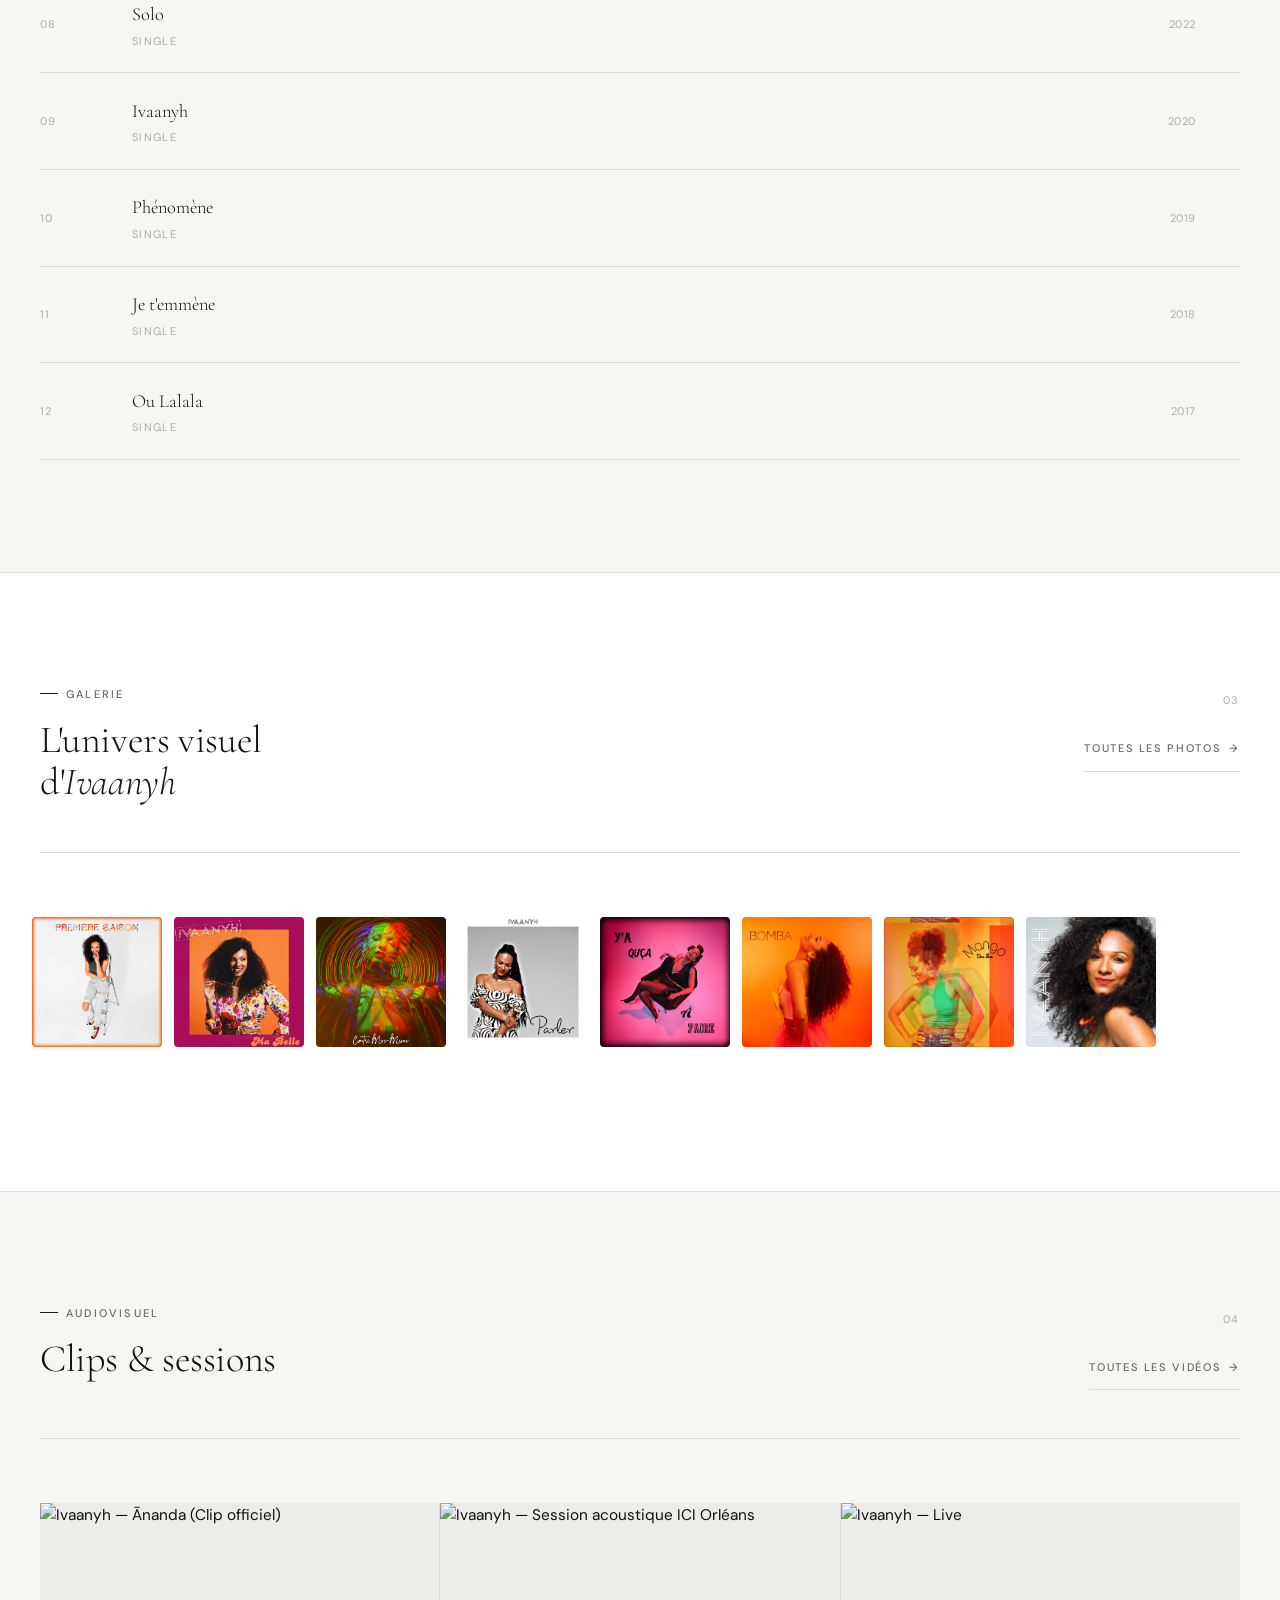
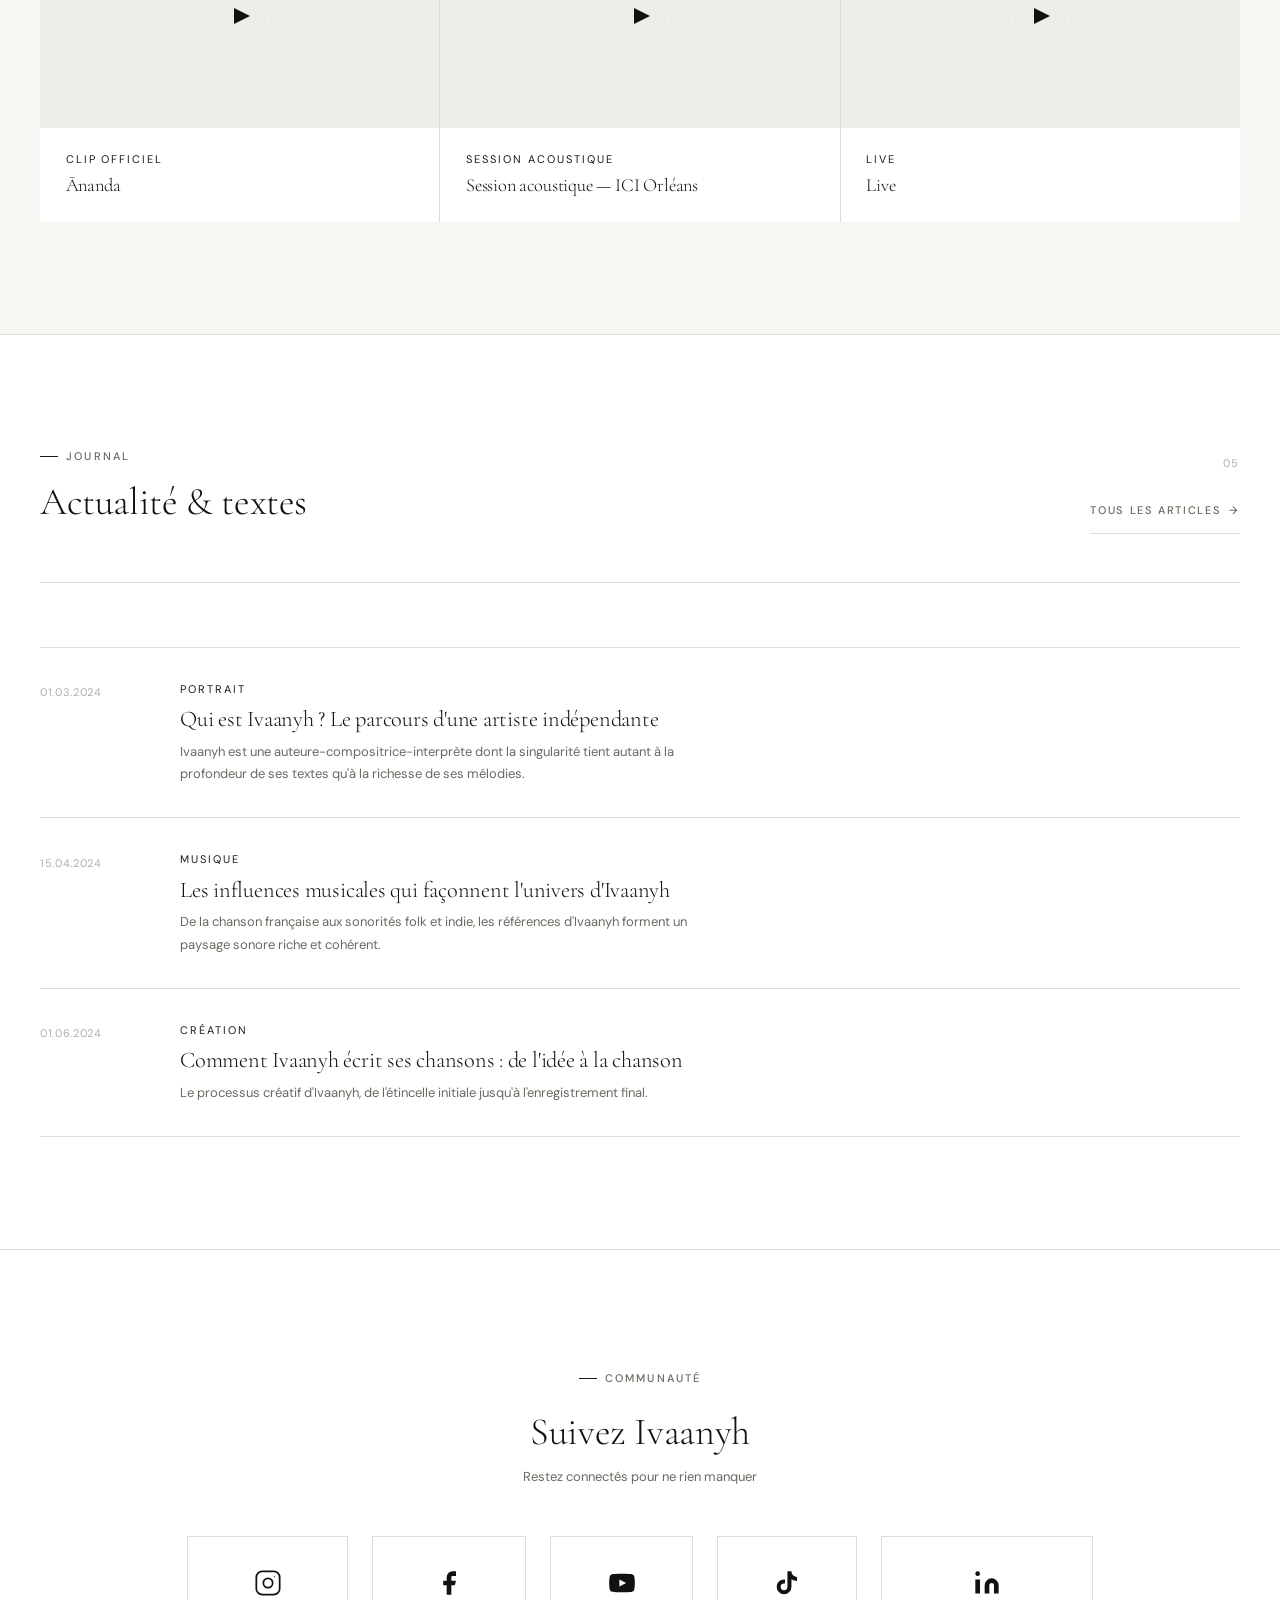
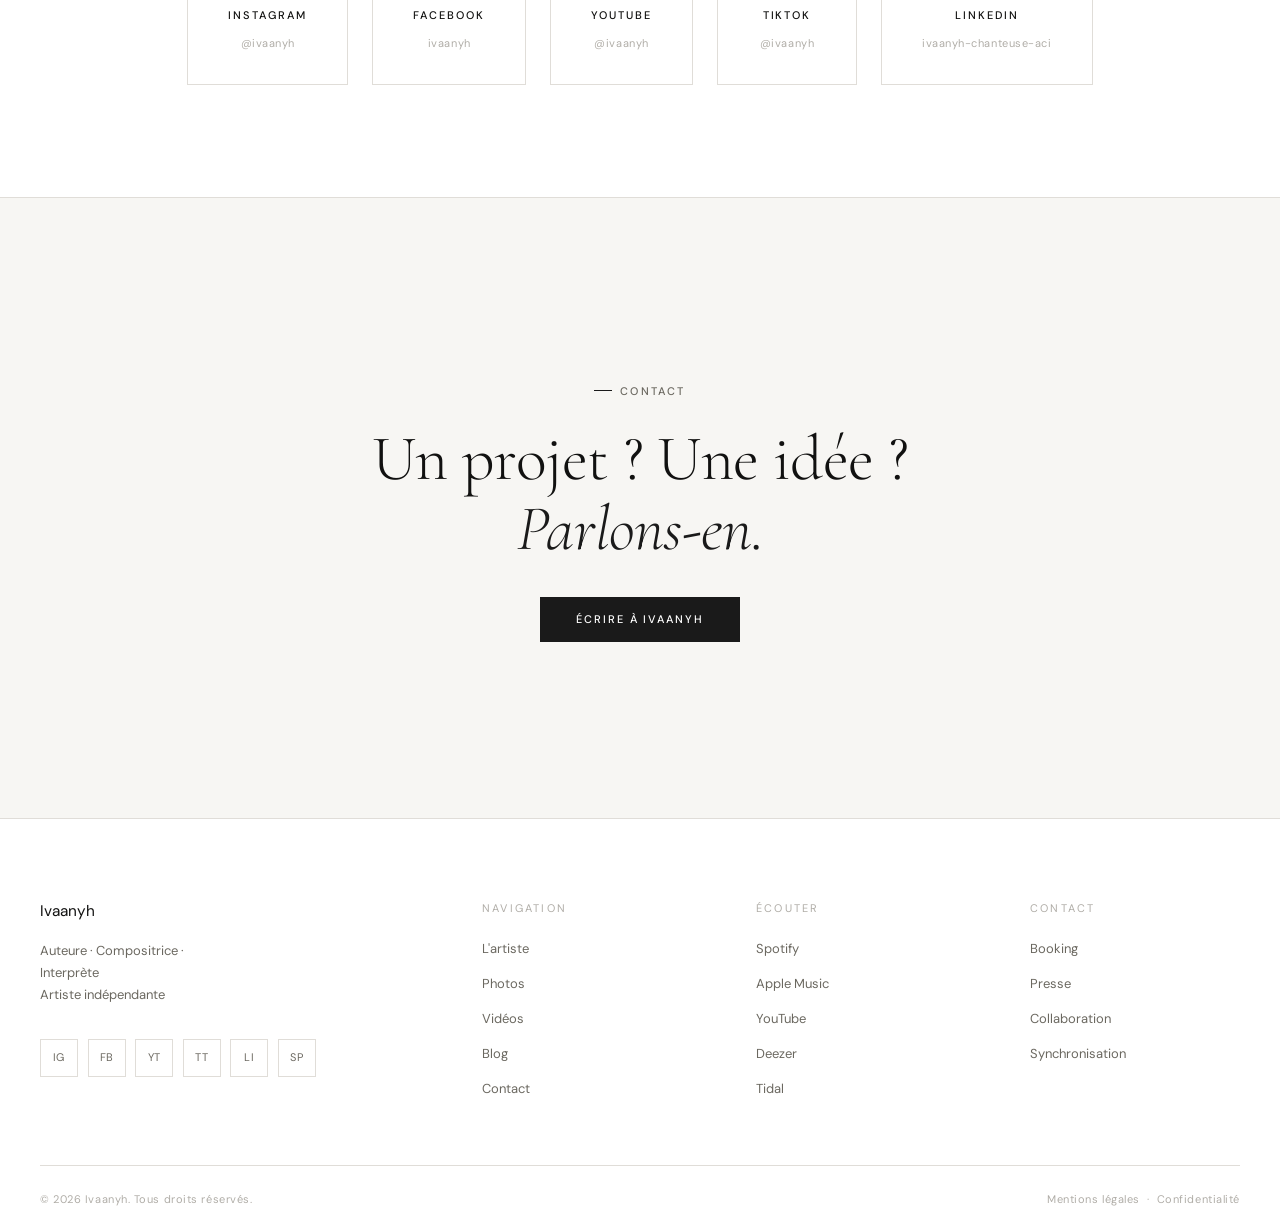
==== commit 7df03d40: "Hero : supprime sous-texte, booking centré, role 3 mots espacés centrés" ====
--- a/index.html
+++ b/index.html
@@ -152,7 +152,6 @@
         <p class="hero-tagline">Artiste live – une énergie qui rassemble, une voix qui transporte…</p>
 
         <div class="hero-bottom">
-          <p class="hero-sub">Pop, soul &amp; influences afro-caribéennes<br>Une artiste qui se vit autant qu'elle s'écoute</p>
           <a href="about.html#contact" class="btn btn-hero">Demande de booking</a>
         </div>
       </div>
--- a/assets/css/layout.css
+++ b/assets/css/layout.css
@@ -227,7 +227,6 @@
   display: inline-flex;
   flex-direction: column;
   align-items: stretch;
-  max-width: 75vw;
   margin-bottom: 1.4rem;
 }
 .hero-name {
@@ -253,14 +252,9 @@
   line-height: 1.35;
 }
 .hero-bottom {
-  display: flex;
-  align-items: center;
-  gap: 0;
   margin-top: 1.8rem;
-  flex-wrap: wrap;
-}
-.hero-bottom .btn-hero {
-  margin-left: clamp(5rem, 20vw, 26rem);
+  display: flex;
+  justify-content: center;
 }
 .hero-sub {
   font-size: clamp(.75rem, 1.2vw, .9rem);
@@ -280,13 +274,14 @@
   flex-wrap: wrap;
 }
 .hero-role {
-  font-size: var(--xs);
-  letter-spacing: .12em;
+  display: flex;
+  justify-content: center;
+  gap: clamp(2.5rem, 5vw, 6rem);
+  font-size: var(--xs);
+  letter-spacing: .18em;
   text-transform: uppercase;
   color: rgba(255,255,255,.65);
   margin-bottom: 0;
-  display: flex;
-  justify-content: space-between;
   width: 100%;
 }
 .hero-role span { color: rgba(255,255,255,.65); }
